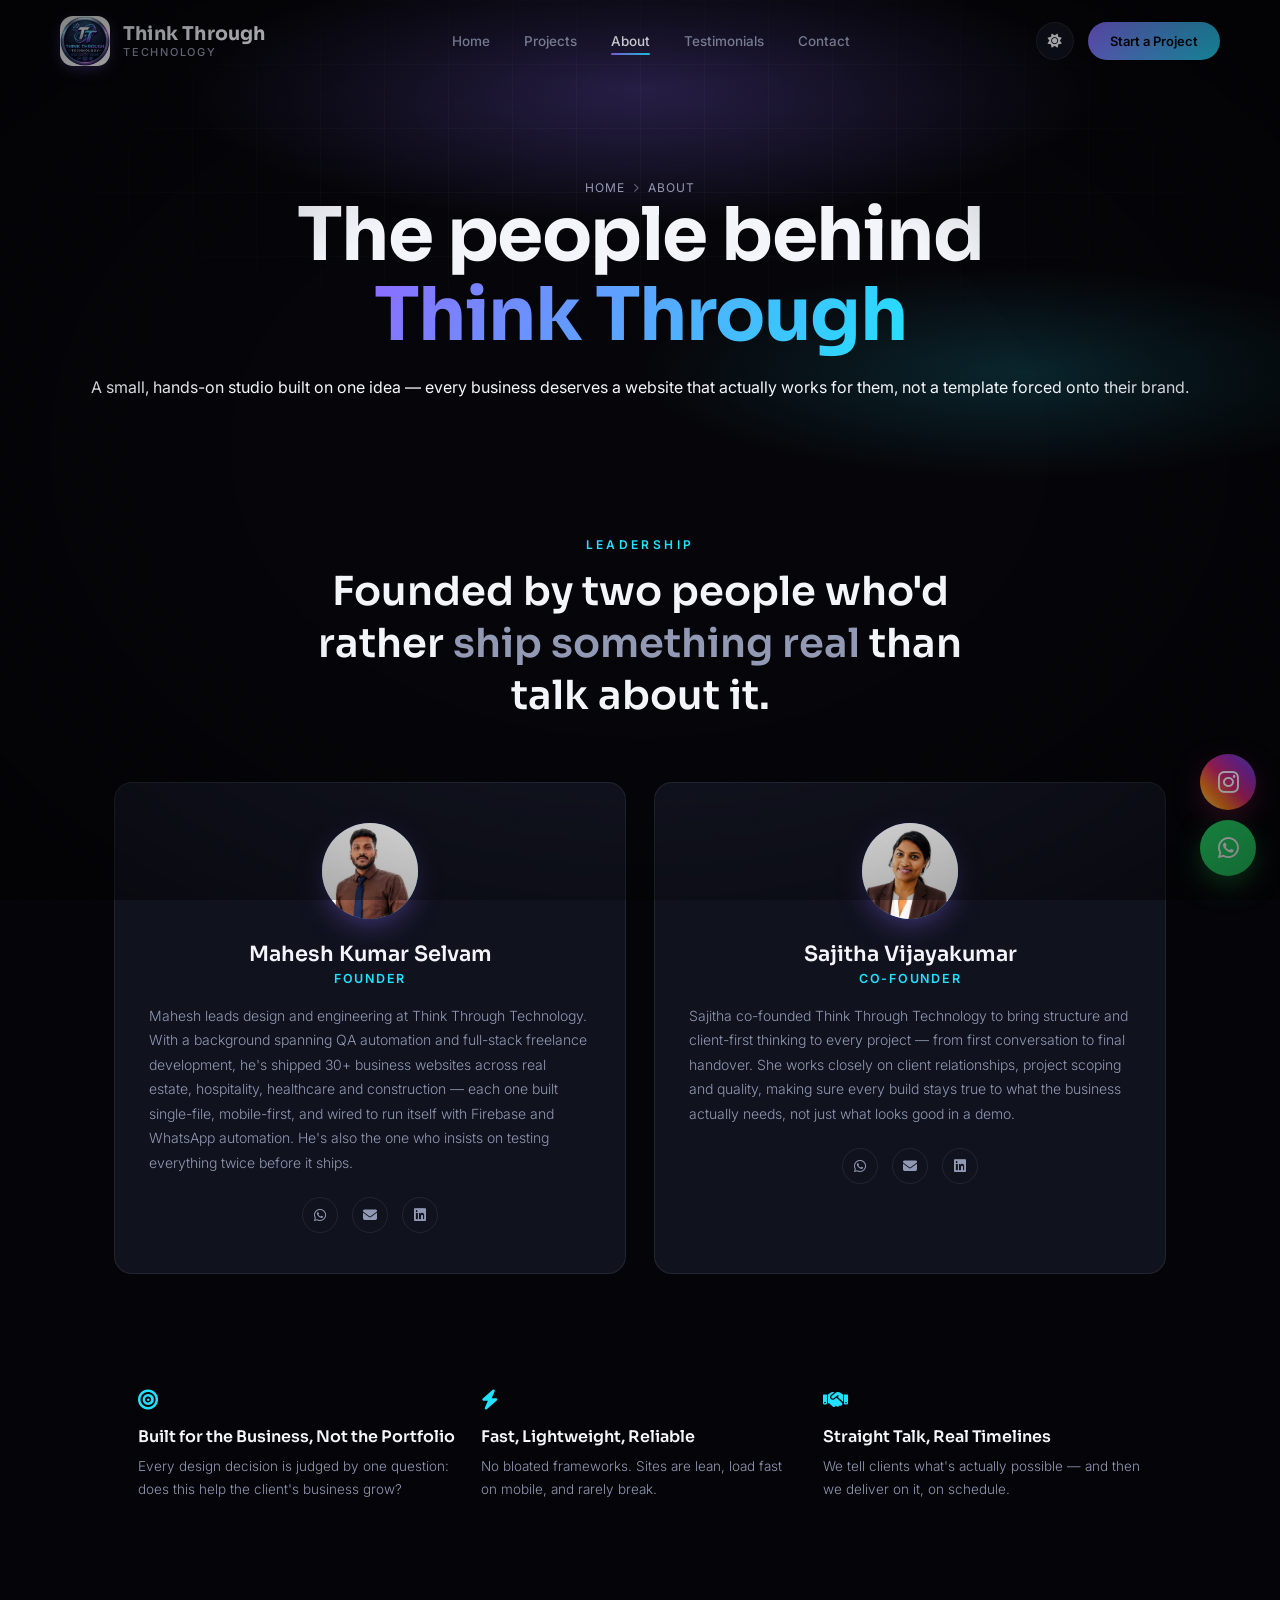
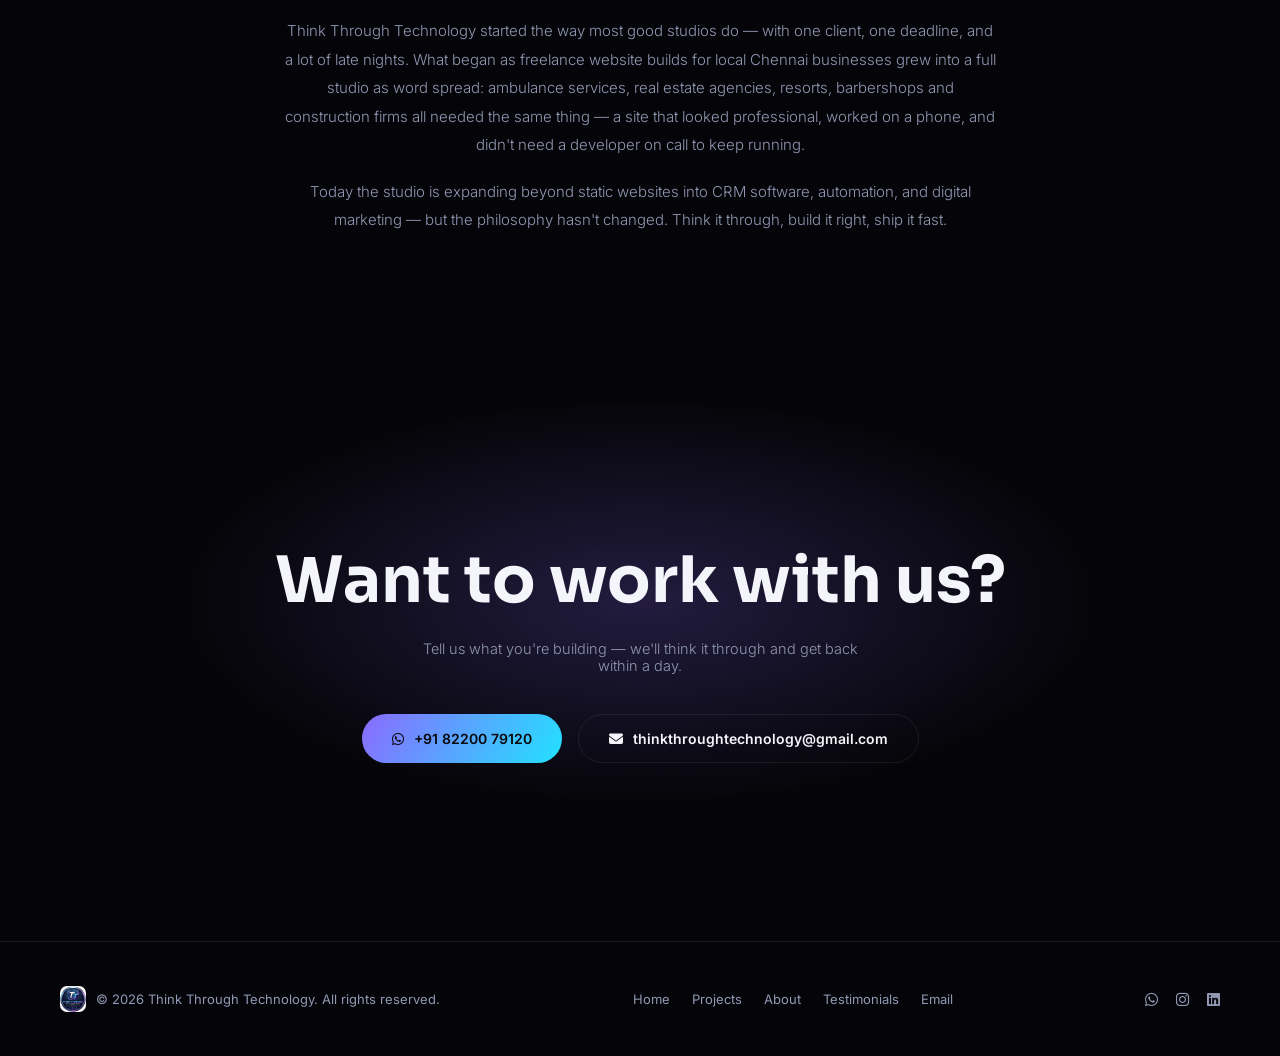
==== about.html @ b69449a3 "Add files via upload" ====
<!DOCTYPE html>
<html lang="en">
<head>
<meta charset="UTF-8">
<meta name="viewport" content="width=device-width, initial-scale=1.0, viewport-fit=cover">
<title>About Us — Think Through Technology</title>
<meta name="description" content="Meet the team behind Think Through Technology — Founder Mahesh Kumar Selvam and Co-Founder Sajitha Vijayakumar. Learn our story, values and approach.">

<link rel="icon" type="image/png" sizes="32x32" href="assets/img/favicon-32.png">
<link rel="icon" type="image/png" sizes="64x64" href="assets/img/favicon-64.png">
<link rel="apple-touch-icon" href="assets/img/logo-180.png">

<link rel="preconnect" href="https://fonts.googleapis.com">
<link rel="preconnect" href="https://fonts.gstatic.com" crossorigin>
<link href="https://fonts.googleapis.com/css2?family=Sora:wght@400;500;600;700;800&family=Inter:wght@300;400;500;600;700&display=swap" rel="stylesheet">
<link rel="stylesheet" href="https://cdnjs.cloudflare.com/ajax/libs/font-awesome/6.5.1/css/all.min.css">
<link rel="stylesheet" href="assets/css/style.css">

<script>
  document.documentElement.setAttribute('data-theme', localStorage.getItem('ttt-theme') || 'dark');
</script>
</head>
<body>

<div class="grain"></div>
<div class="vignette"></div>

<!-- Navbar -->
<header class="nav" id="siteNav">
  <a href="index.html#top" class="brand-logo">
    <span class="glyph"><img src="assets/img/logo.png" alt="Think Through Technology logo"></span>
    <span class="brand-text">Think Through<small>TECHNOLOGY</small></span>
  </a>
  <nav class="links">
    <a href="index.html">Home</a>
    <a href="projects.html">Projects</a>
    <a href="about.html" class="active">About</a>
    <a href="testimonials.html">Testimonials</a>
    <a href="index.html#contact">Contact</a>
  </nav>
  <div class="nav-right">
    <button class="theme-toggle" aria-label="Toggle day/night mode"><i class="fa-solid fa-sun"></i></button>
    <a href="index.html#contact" class="nav-cta">Start a Project</a>
    <div class="burger"><span></span><span></span><span></span></div>
  </div>
</header>

<!-- Mobile menu -->
<div class="mobile-menu">
  <a href="index.html">Home</a>
  <a href="projects.html">Projects</a>
  <a href="about.html" class="active">About</a>
  <a href="testimonials.html">Testimonials</a>
  <a href="index.html#contact">Contact</a>
  <a href="index.html#contact" class="btn-primary mm-cta"><i class="fa-brands fa-whatsapp"></i> Start a Project</a>
</div>

<!-- Page Hero -->
<section class="page-hero">
  <div class="hero-bg"></div>
  <div class="hero-grid"></div>
  <div class="breadcrumb"><a href="index.html">Home</a><i class="fa-solid fa-chevron-right"></i><span>About</span></div>
  <h1>The people behind <span class="grad" style="background:var(--accent-grad);-webkit-background-clip:text;background-clip:text;color:transparent;">Think Through</span></h1>
  <p class="sub" style="margin-top:22px;">A small, hands-on studio built on one idea — every business deserves a website that actually works for them, not a template forced onto their brand.</p>
</section>

<!-- Founders -->
<section class="founders">
  <div class="section-kicker">LEADERSHIP</div>
  <h2 class="section-title">Founded by two people who'd rather <span>ship something real</span> than talk about it.</h2>

  <div class="founder-grid">
    <div class="founder-card">
      <div class="founder-avatar"><img src="assets/img/mahesh.jpg" alt="Mahesh Kumar Selvam"></div>
      <h3>Mahesh Kumar Selvam</h3>
      <div class="role">Founder</div>
      <p class="bio">Mahesh leads design and engineering at Think Through Technology. With a background spanning QA automation and full-stack freelance development, he's shipped 30+ business websites across real estate, hospitality, healthcare and construction — each one built single-file, mobile-first, and wired to run itself with Firebase and WhatsApp automation. He's also the one who insists on testing everything twice before it ships.</p>
      <div class="f-links">
        <a href="https://wa.me/918220079120" target="_blank" aria-label="WhatsApp"><i class="fa-brands fa-whatsapp"></i></a>
        <a href="mailto:thinkthroughtechnology@gmail.com" aria-label="Email"><i class="fa-solid fa-envelope"></i></a>
        <a href="#" aria-label="LinkedIn"><i class="fa-brands fa-linkedin"></i></a>
      </div>
    </div>

    <div class="founder-card">
      <div class="founder-avatar"><img src="assets/img/sajitha.jpg" alt="Sajitha Vijayakumar"></div>
      <h3>Sajitha Vijayakumar</h3>
      <div class="role">Co-Founder</div>
      <p class="bio">Sajitha co-founded Think Through Technology to bring structure and client-first thinking to every project — from first conversation to final handover. She works closely on client relationships, project scoping and quality, making sure every build stays true to what the business actually needs, not just what looks good in a demo.</p>
      <div class="f-links">
        <a href="https://wa.me/918220079120" target="_blank" aria-label="WhatsApp"><i class="fa-brands fa-whatsapp"></i></a>
        <a href="mailto:thinkthroughtechnology@gmail.com" aria-label="Email"><i class="fa-solid fa-envelope"></i></a>
        <a href="#" aria-label="LinkedIn"><i class="fa-brands fa-linkedin"></i></a>
      </div>
    </div>
  </div>

  <!-- Values -->
  <div class="values">
    <div class="value-card">
      <i class="fa-solid fa-bullseye"></i>
      <h4>Built for the Business, Not the Portfolio</h4>
      <p>Every design decision is judged by one question: does this help the client's business grow?</p>
    </div>
    <div class="value-card">
      <i class="fa-solid fa-bolt"></i>
      <h4>Fast, Lightweight, Reliable</h4>
      <p>No bloated frameworks. Sites are lean, load fast on mobile, and rarely break.</p>
    </div>
    <div class="value-card">
      <i class="fa-solid fa-handshake"></i>
      <h4>Straight Talk, Real Timelines</h4>
      <p>We tell clients what's actually possible — and then we deliver on it, on schedule.</p>
    </div>
  </div>

  <!-- Story -->
  <div class="story-block">
    <p>Think Through Technology started the way most good studios do — with one client, one deadline, and a lot of late nights. What began as freelance website builds for local Chennai businesses grew into a full studio as word spread: ambulance services, real estate agencies, resorts, barbershops and construction firms all needed the same thing — a site that looked professional, worked on a phone, and didn't need a developer on call to keep running.</p>
    <p>Today the studio is expanding beyond static websites into CRM software, automation, and digital marketing — but the philosophy hasn't changed. Think it through, build it right, ship it fast.</p>
  </div>
</section>

<!-- Final CTA -->
<section class="cta-final" id="contact" style="margin-top:120px;">
  <h2>Want to work with us?</h2>
  <p>Tell us what you're building — we'll think it through and get back within a day.</p>
  <div class="hero-ctas">
    <a href="https://wa.me/918220079120?text=Hi%20Think%20Through%20Technology%2C%20I%27d%20like%20to%20discuss%20a%20website%20project." class="btn-primary" target="_blank"><i class="fa-brands fa-whatsapp"></i> +91 82200 79120</a>
    <a href="mailto:thinkthroughtechnology@gmail.com" class="btn-ghost"><i class="fa-solid fa-envelope"></i> thinkthroughtechnology@gmail.com</a>
  </div>
</section>

<footer>
  <div class="f-brand">
    <span class="glyph"><img src="assets/img/logo.png" alt=""></span>
    <span>© <span id="year"></span> Think Through Technology. All rights reserved.</span>
  </div>
  <div class="f-links">
    <a href="index.html">Home</a>
    <a href="projects.html">Projects</a>
    <a href="about.html">About</a>
    <a href="testimonials.html">Testimonials</a>
    <a href="mailto:thinkthroughtechnology@gmail.com">Email</a>
  </div>
  <div class="f-social">
    <a href="https://wa.me/918220079120" target="_blank" aria-label="WhatsApp"><i class="fa-brands fa-whatsapp"></i></a>
    <a href="https://www.instagram.com/thinkthroughtechnology?igsi=MXBtcmg1cXJ1Y25q" target="_blank" aria-label="Instagram"><i class="fa-brands fa-instagram"></i></a>
    <a href="#" target="_blank" aria-label="LinkedIn"><i class="fa-brands fa-linkedin"></i></a>
  </div>
</footer>

<a class="float-ig" href="https://www.instagram.com/thinkthroughtechnology?igsi=MXBtcmg1cXJ1Y25q" target="_blank" aria-label="Follow on Instagram"><i class="fa-brands fa-instagram"></i></a>
<a class="float-wa" href="https://wa.me/918220079120?text=Hi%20Think%20Through%20Technology%2C%20I%27d%20like%20to%20discuss%20a%20project." target="_blank" aria-label="Chat on WhatsApp"><i class="fa-brands fa-whatsapp"></i></a>

<script src="assets/js/main.js"></script>
</body>
</html>
---- assets/css/style.css ----
/* ============================================================
   Think Through Technology — Shared Stylesheet
   Used by: index.html, about.html, projects.html
   ============================================================ */

:root{
  --bg:#050509;
  --bg-soft:#0b0c16;
  --panel:#10121e;
  --line: rgba(255,255,255,0.08);
  --text:#f4f5fb;
  --muted:#9198b3;
  --accent:#8b6bff;
  --accent2:#22e1ff;
  --accent-grad: linear-gradient(120deg, #8b6bff 0%, #22e1ff 100%);
  --gold:#ffcf7a;
  --radius: 18px;
  --ease-out: cubic-bezier(.16,1,.3,1);
  --nav-bg: rgba(5,5,9,.7);
  --shadow-soft: 0 24px 60px -20px rgba(0,0,0,.6);
  color-scheme: dark;
}

/* ---------- Light theme ---------- */
[data-theme="light"]{
  --bg:#f6f7fb;
  --bg-soft:#ffffff;
  --panel:#ffffff;
  --line: rgba(10,12,30,0.09);
  --text:#0d0e1a;
  --muted:#5b6178;
  --accent:#6c4fe0;
  --accent2:#0891b2;
  --gold:#b9790a;
  --nav-bg: rgba(255,255,255,.72);
  --shadow-soft: 0 24px 60px -20px rgba(20,22,50,.15);
  color-scheme: light;
}
[data-theme="light"] .grain{ opacity:.025; }
[data-theme="light"] .vignette{ background: radial-gradient(ellipse at center, transparent 55%, rgba(20,22,50,.10) 100%); }
[data-theme="light"] header.nav.scrolled{ box-shadow: 0 1px 0 rgba(10,12,30,.05); }
[data-theme="light"] .card-label{ background: rgba(255,255,255,.9); }
[data-theme="light"] .stat h3, [data-theme="light"] .service-chip .ic{ color:#08080d; }

*{margin:0; padding:0; box-sizing:border-box;}
html{scroll-behavior:smooth;}
body{
  background: var(--bg);
  color: var(--text);
  font-family:'Inter', sans-serif;
  overflow-x:hidden;
  -webkit-font-smoothing:antialiased;
  transition: background .4s ease, color .4s ease;
}
h1,h2,h3,.font-display{ font-family:'Sora', sans-serif; }
a{ color:inherit; text-decoration:none; }
img{ max-width:100%; display:block; }
::selection{ background: var(--accent); color:#fff; }

.grain{
  position:fixed; inset:0; z-index:9998; pointer-events:none; mix-blend-mode:overlay; opacity:.05;
  background-image:url("data:image/svg+xml,%3Csvg xmlns='http://www.w3.org/2000/svg' width='120' height='120'%3E%3Cfilter id='n'%3E%3CfeTurbulence type='fractalNoise' baseFrequency='0.9' numOctaves='2' stitchTiles='stitch'/%3E%3C/filter%3E%3Crect width='100%25' height='100%25' filter='url(%23n)'/%3E%3C/svg%3E");
}
.vignette{
  position:fixed; inset:0; z-index:9997; pointer-events:none;
  background: radial-gradient(ellipse at center, transparent 45%, rgba(0,0,0,.55) 100%);
  transition: background .4s ease;
}

/* ---------- Preloader ---------- */
#preloader{
  position:fixed; inset:0; z-index:10000; background:var(--bg);
  display:flex; flex-direction:column; align-items:center; justify-content:center; gap:22px;
}
#preloader .p-logo{ width:56px; height:56px; border-radius:16px; overflow:hidden; }
#preloader .p-logo img{ width:100%; height:100%; object-fit:cover; }
#preloader .mark{
  font-family:'Sora'; font-weight:700; font-size:15px; letter-spacing:.35em;
  color:var(--muted);
}
#preloader .cat-track{ width:240px; height:34px; position:relative; }
#preloader .caterpillar{
  position:absolute; top:50%; left:0%; transform:translate(0,-50%); display:flex; align-items:center;
  transition: left .15s linear;
}
#preloader .c-seg{
  width:16px; height:16px; border-radius:50%; background:var(--accent-grad); margin-left:-6px;
  box-shadow:0 3px 8px rgba(0,0,0,.35); animation: inch .6s ease-in-out infinite; position:relative;
}
#preloader .c-seg:nth-child(1){ animation-delay:0s; }
#preloader .c-seg:nth-child(2){ animation-delay:.08s; }
#preloader .c-seg:nth-child(3){ animation-delay:.16s; }
#preloader .c-seg:nth-child(4){ animation-delay:.24s; }
#preloader .c-seg.c-head{ width:20px; height:20px; margin-left:-6px; animation-delay:.32s; }
#preloader .c-antenna{ position:absolute; width:2px; height:11px; background:var(--accent2); top:-9px; border-radius:2px; }
#preloader .c-antenna-l{ left:5px; transform:rotate(-24deg); transform-origin:bottom; }
#preloader .c-antenna-r{ right:5px; transform:rotate(24deg); transform-origin:bottom; }
#preloader .c-eye{ position:absolute; width:4px; height:4px; border-radius:50%; background:#08080d; top:6px; right:3px; }
@keyframes inch{
  0%,100%{ transform:translateY(0); }
  50%{ transform:translateY(-6px); }
}
#preloader .pct{ font-size:12px; color:var(--muted); letter-spacing:.15em; font-family:'Sora'; }

/* ---------- Navbar ---------- */
header.nav{
  position:fixed; top:0; left:0; width:100%; z-index:500;
  display:flex; align-items:center; justify-content:space-between;
  padding: 16px clamp(20px, 5vw, 60px);
  transition: transform .5s var(--ease-out), background .4s ease, border-color .4s ease;
  border-bottom: 1px solid transparent;
}
header.nav.scrolled{ background: var(--nav-bg); backdrop-filter: blur(14px); border-color: var(--line); }
header.nav.hide-nav{ transform: translateY(-110%); }
.brand-logo{ display:flex; align-items:center; gap:13px; font-family:'Sora'; font-weight:700; font-size:19px; letter-spacing:.01em;}
.brand-logo .glyph{
  width:50px; height:50px; border-radius:13px; overflow:hidden; flex-shrink:0;
  box-shadow: 0 4px 16px -4px rgba(139,107,255,.5);
}
.brand-logo .glyph img{ width:100%; height:100%; object-fit:cover; }
.brand-logo .brand-text{ display:flex; flex-direction:column; line-height:1.18; }
.brand-logo .brand-text small{ font-family:'Inter'; font-weight:500; font-size:11px; letter-spacing:.16em; color:var(--muted); }
nav.links{ display:flex; align-items:center; gap:34px; }
nav.links a{ font-size:13.5px; color:var(--muted); font-weight:500; position:relative; transition:color .3s; }
nav.links a:hover, nav.links a.active{ color:var(--text); }
nav.links a.active::after{
  content:''; position:absolute; left:0; right:0; bottom:-6px; height:2px; border-radius:2px; background:var(--accent-grad);
}
.nav-right{ display:flex; align-items:center; gap:14px; }
.nav-cta{
  padding:11px 22px; border-radius:100px; font-size:13px; font-weight:600;
  background:var(--accent-grad); color:#08080d;
}
.theme-toggle{
  width:38px; height:38px; border-radius:50%; border:1px solid var(--line); background:var(--panel);
  display:flex; align-items:center; justify-content:center; cursor:pointer; color:var(--text); font-size:14px;
  transition: border-color .3s, transform .3s, background .3s;
}
.theme-toggle:hover{ border-color: var(--accent2); transform: rotate(12deg); }
.burger{ display:none; width:22px; height:16px; position:relative; cursor:pointer; z-index:600; }
.burger span{ position:absolute; left:0; width:100%; height:1.5px; background:var(--text); transition: transform .3s, opacity .3s; }
.burger span:nth-child(1){ top:0; } .burger span:nth-child(2){ top:7px; } .burger span:nth-child(3){ top:14px; }
.burger.open span:nth-child(1){ transform: translateY(7px) rotate(45deg); }
.burger.open span:nth-child(2){ opacity:0; }
.burger.open span:nth-child(3){ transform: translateY(-7px) rotate(-45deg); }

.mobile-menu{
  position:fixed; inset:0; z-index:450; background: var(--bg); opacity:0; visibility:hidden;
  display:flex; flex-direction:column; align-items:center; justify-content:center; gap:30px;
  transition: opacity .4s ease, visibility .4s ease;
}
.mobile-menu.open{ opacity:1; visibility:visible; }
.mobile-menu a{ font-family:'Sora'; font-size:26px; font-weight:600; color:var(--text); }
.mobile-menu a.active{ background:var(--accent-grad); -webkit-background-clip:text; background-clip:text; color:transparent; }
.mobile-menu .mm-cta{ margin-top:10px; }

/* ---------- Buttons ---------- */
.hero-ctas{ position:relative; z-index:1; margin-top:38px; margin-bottom:8px; display:flex; gap:16px; flex-wrap:wrap; justify-content:center;}
.btn-primary, .btn-ghost{
  padding:15px 30px; border-radius:100px; font-size:14px; font-weight:600; display:inline-flex; align-items:center; gap:10px;
  transition: transform .3s var(--ease-out), border-color .3s, opacity .3s;
}
.btn-primary{ background:var(--accent-grad); color:#08080d; }
.btn-primary:hover{ transform: translateY(-2px); }
.btn-ghost{ border:1px solid var(--line); color:var(--text); }
.btn-ghost:hover{ border-color: var(--accent2); transform: translateY(-2px); }

/* ---------- Hero ---------- */
.hero{
  position:relative; min-height:100dvh; display:flex; flex-direction:column;
  align-items:center; justify-content:center; text-align:center; padding: 130px 24px 110px;
  overflow:hidden;
}
.hero-video{
  position:absolute; inset:0; z-index:0; width:100%; height:100%; object-fit:cover;
  object-position:center 30%; filter:brightness(1.28) saturate(1.08);
}
[data-theme="light"] .hero-video{ display:none; }
.hero-bg{
  position:absolute; inset:0; z-index:0;
  background:
    radial-gradient(ellipse 60% 45% at 50% 18%, rgba(139,107,255,.28), transparent 60%),
    radial-gradient(ellipse 50% 35% at 80% 75%, rgba(34,225,255,.14), transparent 60%),
    var(--bg);
}
/* homepage hero has a video layer beneath — tint it instead of covering it solid */
.hero .hero-bg{
  background:
    radial-gradient(ellipse 60% 45% at 50% 18%, rgba(139,107,255,.32), transparent 60%),
    radial-gradient(ellipse 50% 35% at 80% 75%, rgba(34,225,255,.18), transparent 60%),
    linear-gradient(180deg, rgba(5,5,9,.62) 0%, rgba(5,5,9,.46) 40%, rgba(5,5,9,.74) 100%);
}
[data-theme="light"] .hero .hero-bg{
  background:
    radial-gradient(ellipse 60% 45% at 50% 18%, rgba(139,107,255,.28), transparent 60%),
    radial-gradient(ellipse 50% 35% at 80% 75%, rgba(34,225,255,.14), transparent 60%),
    var(--bg);
}
.hero-grid{
  position:absolute; inset:0; z-index:0; opacity:.35;
  background-image:
    linear-gradient(var(--line) 1px, transparent 1px),
    linear-gradient(90deg, var(--line) 1px, transparent 1px);
  background-size:64px 64px;
  -webkit-mask-image: radial-gradient(ellipse 70% 55% at 50% 30%, #000 30%, transparent 75%);
          mask-image: radial-gradient(ellipse 70% 55% at 50% 30%, #000 30%, transparent 75%);
}
.eyebrow{
  position:relative; z-index:1; font-size:12.5px; letter-spacing:.28em; color:var(--accent2);
  font-weight:600; margin-bottom:26px; display:flex; align-items:center; gap:10px;
}
.hero .eyebrow{ text-shadow: 0 0 18px rgba(34,225,255,.6), 0 2px 6px rgba(0,0,0,.7); }
.eyebrow::before, .eyebrow::after{ content:''; width:26px; height:1px; background:var(--accent2); opacity:.6; }

/* ---------- Hero butterflies (post-preload welcome flourish) ---------- */
.butterflies{ position:absolute; inset:0; z-index:1; overflow:hidden; pointer-events:none; }
.butterfly{ position:absolute; width:30px; height:22px; opacity:0; left:-8%; top:70%; will-change:transform,left,top,opacity; }
.butterfly svg{ width:100%; height:100%; display:block; overflow:visible; }
.butterfly .wing{ transform-box:fill-box; transform-origin:center; }
.butterfly .wing-l{ animation: flap-l .28s ease-in-out infinite; }
.butterfly .wing-r{ animation: flap-r .28s ease-in-out infinite; }
.butterfly .body{ stroke:rgba(8,8,13,.55); stroke-width:1.4; stroke-linecap:round; }
@keyframes flap-l{ 0%,100%{ transform:scaleX(1); } 50%{ transform:scaleX(.32); } }
@keyframes flap-r{ 0%,100%{ transform:scaleX(1); } 50%{ transform:scaleX(.32); } }

.butterfly.b1 .wing{ fill:#8b6bff; }
.butterfly.b2 .wing{ fill:#22e1ff; }
.butterfly.b3 .wing{ fill:#ff9f6b; }
.butterfly.b4 .wing{ fill:#ff6ba5; }
.butterfly.b5 .wing{ fill:#7bffb0; }

.butterflies.fly .b1{ animation: flypath1 7.5s ease-in-out forwards; }
.butterflies.fly .b2{ animation: flypath2 8.2s ease-in-out .35s forwards; }
.butterflies.fly .b3{ animation: flypath3 7s ease-in-out .7s forwards; }
.butterflies.fly .b4{ animation: flypath4 8.6s ease-in-out .15s forwards; }
.butterflies.fly .b5{ animation: flypath5 7.8s ease-in-out .55s forwards; }

@keyframes flypath1{
  0%{ opacity:0; left:-6%; top:78%; transform:rotate(0deg) scale(.85); }
  8%{ opacity:1; }
  28%{ left:22%; top:38%; transform:rotate(-10deg) scale(.95); }
  50%{ left:46%; top:58%; transform:rotate(8deg) scale(1); }
  74%{ left:72%; top:22%; transform:rotate(-8deg) scale(1); }
  92%{ opacity:1; }
  100%{ opacity:0; left:104%; top:12%; transform:rotate(0deg) scale(1); }
}
@keyframes flypath2{
  0%{ opacity:0; left:-6%; top:55%; transform:rotate(0deg) scale(.8); }
  10%{ opacity:1; }
  32%{ left:26%; top:75%; transform:rotate(10deg) scale(.9); }
  55%{ left:52%; top:35%; transform:rotate(-8deg) scale(1); }
  78%{ left:78%; top:60%; transform:rotate(8deg) scale(1); }
  92%{ opacity:1; }
  100%{ opacity:0; left:106%; top:45%; transform:rotate(0deg) scale(1); }
}
@keyframes flypath3{
  0%{ opacity:0; left:-6%; top:30%; transform:rotate(0deg) scale(.75); }
  10%{ opacity:1; }
  34%{ left:24%; top:55%; transform:rotate(-12deg) scale(.9); }
  58%{ left:50%; top:20%; transform:rotate(10deg) scale(.95); }
  80%{ left:76%; top:48%; transform:rotate(-6deg) scale(1); }
  92%{ opacity:1; }
  100%{ opacity:0; left:105%; top:32%; transform:rotate(0deg) scale(1); }
}
@keyframes flypath4{
  0%{ opacity:0; left:-6%; top:85%; transform:rotate(0deg) scale(.85); }
  9%{ opacity:1; }
  30%{ left:20%; top:50%; transform:rotate(8deg) scale(.95); }
  54%{ left:48%; top:70%; transform:rotate(-10deg) scale(1); }
  76%{ left:74%; top:35%; transform:rotate(6deg) scale(1); }
  92%{ opacity:1; }
  100%{ opacity:0; left:105%; top:20%; transform:rotate(0deg) scale(1); }
}
@keyframes flypath5{
  0%{ opacity:0; left:-6%; top:42%; transform:rotate(0deg) scale(.8); }
  10%{ opacity:1; }
  33%{ left:25%; top:20%; transform:rotate(-8deg) scale(.9); }
  57%{ left:53%; top:48%; transform:rotate(10deg) scale(1); }
  80%{ left:79%; top:18%; transform:rotate(-6deg) scale(1); }
  92%{ opacity:1; }
  100%{ opacity:0; left:106%; top:8%; transform:rotate(0deg) scale(1); }
}
.hero h1{
  position:relative; z-index:1; font-size:clamp(30px, 7.4vw, 104px); line-height:1.05; font-weight:700;
  letter-spacing:-.02em; max-width:1200px;
}
.hero h1{ text-shadow: 0 2px 24px rgba(255,255,255,.18), 0 2px 10px rgba(0,0,0,.6); }
.hero h1 .line{ overflow:hidden; display:block; }
.hero h1 .line span{ display:inline-block; will-change:transform; white-space:nowrap; }
.hero h1 .grad{
  background:var(--accent-grad); -webkit-background-clip:text; background-clip:text; color:transparent;
}
.hero p.sub{
  position:relative; z-index:1; max-width:560px; margin:30px auto 0; color:var(--muted);
  font-size:clamp(14px,1.6vw,17px); font-weight:300; line-height:1.7;
}
section.hero p.sub{ color:#dfe2ee; text-shadow: 0 2px 10px rgba(0,0,0,.65); }
[data-theme="light"] section.hero p.sub{ color:var(--muted); text-shadow:none; }

.scroll-cue{
  position:absolute; bottom:26px; left:50%; transform:translateX(-50%); z-index:1;
  display:flex; flex-direction:column; align-items:center; gap:8px; color:var(--muted); font-size:11px;
  letter-spacing:.2em; font-family:'Sora'; pointer-events:none;
}
/* hide the decorative scroll cue on short viewports where hero content is taller than the window
   (e.g. laptops with browser chrome) so it never collides with the CTA buttons above it */
@media (max-height: 900px){
  .scroll-cue{ display:none; }
}
.scroll-cue .mouse{ width:22px; height:34px; border:1px solid var(--line); border-radius:14px; position:relative; }
.scroll-cue .mouse .dot{
  position:absolute; top:6px; left:50%; width:3px; height:6px; background:var(--accent2); border-radius:2px;
  transform:translateX(-50%); animation: cue 1.7s infinite ease;
}
@keyframes cue{ 0%{ opacity:1; top:6px;} 70%{opacity:0; top:18px;} 100%{opacity:0; top:6px;} }

/* ---------- Page hero (About / Projects) ---------- */
.page-hero{
  position:relative; padding: 160px 24px 100px; text-align:center; overflow:hidden;
}
.page-hero .hero-bg, .page-hero .hero-grid{ position:absolute; }
.page-hero h1{
  position:relative; z-index:1; font-size:clamp(34px, 6vw, 74px); font-weight:700; letter-spacing:-.02em;
  line-height:1.08; max-width:900px; margin:0 auto;
}
.page-hero p.sub{ position:relative; z-index:1; }
.breadcrumb{
  position:relative; z-index:1; display:flex; align-items:center; justify-content:center; gap:8px;
  font-size:12px; letter-spacing:.08em; color:var(--muted); margin-top:20px; text-transform:uppercase;
}
.breadcrumb a:hover{ color:var(--accent2); }
.breadcrumb i{ font-size:9px; opacity:.6; }

/* ---------- Stadium (pinned 3D scroll section) ---------- */
.stadium{
  position:relative; height:100vh; width:100%;
  overflow:hidden; display:flex; align-items:center; justify-content:center;
  /* This section stays cinematic dark regardless of site theme */
  --bg:#050509; --bg-soft:#0b0c16; --panel:#10121e; --line: rgba(255,255,255,0.08);
  --text:#f4f5fb; --muted:#9198b3;
  background: var(--bg);
}
.stadium::before{
  content:''; position:absolute; inset:0; z-index:0;
  background: radial-gradient(ellipse 70% 60% at 50% 50%, rgba(139,107,255,.14), transparent 65%);
}
.starfield{
  position:absolute; inset:0; z-index:0; width:100%; height:100%; display:block;
}
/* ---------- Floating space planets behind the ring ---------- */
.space-planet{
  position:absolute; z-index:0; border-radius:50%; pointer-events:none;
  background:
    radial-gradient(circle at 32% 28%, rgba(255,255,255,.55), transparent 42%),
    radial-gradient(circle at 68% 74%, rgba(0,0,0,.5), transparent 60%);
  box-shadow: inset -14px -10px 30px rgba(0,0,0,.65), inset 8px 6px 18px rgba(255,255,255,.08);
  animation: planetFloat 14s ease-in-out infinite;
}
.planet-a{
  top:12%; left:8%; width:86px; height:86px;
  background-color:#7a5cff;
  background-image:
    radial-gradient(circle at 32% 28%, rgba(255,255,255,.55), transparent 42%),
    radial-gradient(circle at 70% 70%, rgba(0,0,0,.55), transparent 60%),
    linear-gradient(135deg, #9b7bff 0%, #5a3fce 60%, #2f1f7a 100%);
  animation-duration:16s;
}
.planet-a .ring-belt{
  position:absolute; left:50%; top:50%; width:150%; height:26px; transform:translate(-50%,-50%) rotate(-18deg);
  border-radius:50%; border:6px solid rgba(190,170,255,.35); box-shadow:0 0 10px rgba(150,120,255,.25);
}
.planet-b{
  top:62%; left:4%; width:34px; height:34px;
  background-color:#22e1ff;
  background-image:
    radial-gradient(circle at 30% 25%, rgba(255,255,255,.6), transparent 45%),
    linear-gradient(135deg, #7ff2ff 0%, #22b8d6 60%, #0e5c6c 100%);
  animation-duration:11s; animation-delay:-3s;
}
.planet-c{
  top:20%; right:9%; width:52px; height:52px;
  background-color:#ffcf7a;
  background-image:
    radial-gradient(circle at 35% 30%, rgba(255,255,255,.5), transparent 45%),
    linear-gradient(135deg, #ffe0a3 0%, #e0a13f 60%, #7a5416 100%);
  animation-duration:19s; animation-delay:-7s;
}
@keyframes planetFloat{
  0%,100%{ transform: translate(0,0) rotate(0deg); }
  50%{ transform: translate(10px,-16px) rotate(6deg); }
}
@media (max-width: 720px){
  .planet-a{ width:56px; height:56px; }
  .planet-c{ width:36px; height:36px; }
  .planet-b{ width:24px; height:24px; }
}
.stadium-perspective{
  position:relative; z-index:1; width:100%; height:100%; display:flex; align-items:center; justify-content:center;
  perspective: 1500px; perspective-origin: 50% 42%;
}
.ring{
  position:relative; width:1px; height:1px; transform-style:preserve-3d;
  will-change: transform;
}
.card{
  position:absolute; top:50%; left:50%; width:272px; height:182px; margin:-91px 0 0 -136px;
  transform-style:preserve-3d;
  will-change: transform;
  backface-visibility:hidden;
}
.card-inner{
  position:relative; width:100%; height:100%; border-radius:14px; overflow:hidden;
  background: rgba(20,22,34,.35);
  border:1px solid rgba(255,255,255,.28);
  box-shadow:
    0 34px 70px -18px rgba(0,0,0,.75),
    inset 0 1px 0 rgba(255,255,255,.5);
  transform: translateZ(0);
}
.card-inner::after{
  content:''; position:absolute; inset:0; z-index:6; pointer-events:none; border-radius:inherit;
  background: linear-gradient(115deg,
    rgba(255,255,255,.16) 0%, rgba(255,255,255,0) 16%,
    rgba(255,255,255,0) 72%, rgba(255,255,255,.10) 100%);
}
.card-inner::before{
  content:''; position:absolute; inset:0; z-index:7; pointer-events:none; border-radius:inherit;
  box-shadow: inset 0 0 0 1px rgba(255,255,255,.12);
}
.card .chrome{
  position:relative; z-index:2; height:20px;
  background: rgba(12,13,20,.72);
  border-bottom: 1px solid rgba(255,255,255,.08);
  display:flex; align-items:center; gap:12px; padding:0 10px;
}
.card .chrome .dots{ display:flex; gap:5px; }
.card .chrome .dots i{ width:6px; height:6px; border-radius:50%; background:rgba(255,255,255,.28); }
.card .chrome .url{
  flex:1; height:10px; border-radius:5px; background:rgba(255,255,255,.08); display:flex; align-items:center; padding:0 6px;
}
.card .chrome .url i{ display:block; width:56%; height:3px; border-radius:2px; background:rgba(255,255,255,.35); }
.card .page-shot{
  position:relative; z-index:1; height:calc(100% - 20px);
  background-size:cover; background-position:top center; background-repeat:no-repeat;
}
.card .page-shot::after{
  content:''; position:absolute; inset:0; pointer-events:none;
  background: linear-gradient(to bottom, rgba(0,0,0,0) 78%, rgba(0,0,0,.28) 100%);
}
.card-label{
  position:absolute; left:50%; bottom:-30px; transform:translateX(-50%); white-space:nowrap;
  background:rgba(16,17,28,.85); border:1px solid var(--line); backdrop-filter:blur(6px);
  padding:5px 12px; border-radius:100px; font-family:'Sora'; font-size:10.5px; font-weight:600;
  color:var(--text); letter-spacing:.03em; display:flex; align-items:center; gap:7px;
}
.card-label .dot{ width:6px; height:6px; border-radius:50%; flex-shrink:0; }
.stadium-floor{
  position:absolute; bottom:0; left:50%; width:1400px; height:420px; transform:translateX(-50%) rotateX(78deg);
  background: radial-gradient(ellipse at center, rgba(139,107,255,.16), transparent 68%);
  pointer-events:none;
}
.brand-reveal{
  position:absolute; top:50%; left:50%; transform:translate(-50%,-50%); text-align:center; opacity:0;
  z-index:5; width:min(94vw, 980px); pointer-events:none;
}
.services-kicker{
  display:block; font-family:'Sora'; font-size:clamp(11px,1.3vw,13px); font-weight:600;
  letter-spacing:.28em; color:var(--accent2); margin-bottom:10px;
}
.services-title{
  font-family:'Sora'; font-weight:700; font-size:clamp(24px, 4.4vw, 42px);
  line-height:1.08; letter-spacing:-.01em; color:var(--text); margin-bottom: clamp(18px, 3vw, 30px);
}
.services-title .accent-text{
  background:var(--accent-grad); -webkit-background-clip:text; background-clip:text; color:transparent;
}
.services-grid{
  display:grid; grid-template-columns: repeat(4, minmax(0,1fr)); gap:9px 11px;
  max-width:920px; margin:0 auto;
}
.service-chip{
  display:flex; align-items:center; gap:10px; padding:11px 13px; border-radius:12px;
  background: rgba(255,255,255,.045); border:1px solid rgba(255,255,255,.09);
  text-align:left; opacity:0;
}
.service-chip.chip-mascot{
  position:relative; z-index:3;
  border-color: rgba(139,107,255,.28);
  background: linear-gradient(135deg, rgba(139,107,255,.08), rgba(255,255,255,.045));
}
.service-chip .mascot-img{
  position:absolute; right:calc(100% - 10px); top:-76px; height:320px; width:auto;
  z-index:6; pointer-events:none; filter: drop-shadow(0 14px 18px rgba(0,0,0,.55));
}
.service-chip .ic{
  flex-shrink:0; width:32px; height:32px; border-radius:9px; background:var(--accent-grad);
  display:flex; align-items:center; justify-content:center; font-size:13px; color:#08080d;
}
.service-chip .ic.ic-meta{ background:#0866FF; color:#fff; }
.service-chip .ic.ic-instagram{ background:linear-gradient(45deg,#FEDA75,#FA7E1E,#D62976,#962FBF,#4F5BD5); color:#fff; }
.service-chip .ic.ic-whatsapp{ background:#25D366; color:#fff; }
.service-chip span{ font-size:clamp(11.5px,1.15vw,13px); font-weight:500; color:var(--text); line-height:1.22; }
.brand-glow{
  position:absolute; top:50%; left:50%; width:120px; height:120px; transform:translate(-50%,-50%);
  background: var(--accent-grad); filter:blur(90px); opacity:0; z-index:1; border-radius:50%;
}

@media (max-width: 900px){
  .services-grid{ grid-template-columns: repeat(2, minmax(0,1fr)); gap:8px 10px; padding-left:72px; }
  .service-chip .mascot-img{ height:190px; top:-46px; right:calc(100% - 6px); }
}
@media (max-width: 480px){
  .services-title{ font-size:22px; }
  .services-grid{ padding-left:58px; }
  .service-chip{ padding:9px 11px; }
  .service-chip .ic{ width:28px; height:28px; font-size:11px; }
  .service-chip .mascot-img{ height:150px; top:-36px; right:calc(100% - 5px); }
}

.stadium-caption{
  position:absolute; left:clamp(20px,5vw,60px); bottom:clamp(20px,5vw,50px); z-index:4;
  display:flex; align-items:baseline; gap:14px; font-family:'Sora';
}
.stadium-caption .cap-index{ font-size:13px; color:var(--accent2); font-weight:600; letter-spacing:.1em; }
.stadium-caption .cap-label{ font-size:14px; color:var(--muted); letter-spacing:.02em; }
.stadium-progress{
  position:absolute; right:clamp(20px,5vw,60px); bottom:clamp(20px,5vw,50px); z-index:4;
  width:120px; height:2px; background:var(--line);
}
.stadium-progress i{ display:block; height:100%; width:0%; background:var(--accent-grad); }

/* ---------- Approach / stats section ---------- */
.approach{ position:relative; padding:150px 24px; background:var(--bg-soft); border-top:1px solid var(--line); }
.approach-head{ max-width:760px; margin:0 auto 90px; text-align:center; }
.approach-head .kicker{ font-size:12px; letter-spacing:.28em; color:var(--accent2); font-weight:600; margin-bottom:18px; }
.approach-head h2{ font-size:clamp(26px,4vw,46px); font-weight:600; line-height:1.25; }
.approach-head h2 span{ color:var(--muted); }

.stats-row{
  max-width:1100px; margin:0 auto; display:grid; grid-template-columns:repeat(4,1fr); gap:1px;
  background:var(--line); border:1px solid var(--line); border-radius:var(--radius); overflow:hidden;
}
.stat{ background:var(--bg-soft); padding:38px 24px; text-align:center; }
.stat h3{ font-family:'Sora'; font-size:clamp(28px,4vw,44px); font-weight:700; }
.stat h3 .u{ font-size:.5em; color:var(--accent2); }
.stat p{ color:var(--muted); font-size:13px; margin-top:8px; letter-spacing:.02em; }

.pillars{ max-width:1100px; margin:90px auto 0; display:grid; grid-template-columns:repeat(3,1fr); gap:24px; }
.pillar{
  background:var(--panel); border:1px solid var(--line); border-radius:var(--radius); padding:34px 28px;
  transition: transform .4s var(--ease-out), border-color .4s;
}
.pillar:hover{ transform:translateY(-6px); border-color:rgba(139,107,255,.4); }
.pillar i{ font-size:22px; color:var(--accent2); margin-bottom:18px; display:block; }
.pillar h4{ font-family:'Sora'; font-size:17px; font-weight:600; margin-bottom:10px; }
.pillar p{ color:var(--muted); font-size:13.5px; line-height:1.7; font-weight:300; }

/* ---------- About page ---------- */
.founders{ max-width:1100px; margin:0 auto; padding: 40px 24px 20px; }
.section-kicker{ font-size:12px; letter-spacing:.28em; color:var(--accent2); font-weight:600; margin-bottom:14px; text-align:center; }
.section-title{ font-size:clamp(24px,3.6vw,40px); font-weight:600; text-align:center; max-width:700px; margin:0 auto 60px; line-height:1.3; }
.section-title span{ color:var(--muted); }
.founder-grid{ display:grid; grid-template-columns:repeat(2,1fr); gap:28px; }
.founder-card{
  background:var(--panel); border:1px solid var(--line); border-radius:var(--radius); padding:40px 34px;
  text-align:center; transition: transform .4s var(--ease-out), border-color .4s;
}
.founder-card:hover{ transform:translateY(-6px); border-color:rgba(139,107,255,.4); }
.founder-avatar{
  width:96px; height:96px; border-radius:50%; margin:0 auto 22px; display:flex; align-items:center; justify-content:center;
  font-family:'Sora'; font-weight:700; font-size:30px; color:#08080d; background:var(--accent-grad);
  box-shadow: 0 10px 30px -8px rgba(139,107,255,.5);
  overflow:hidden;
}
.founder-avatar img{ width:100%; height:100%; object-fit:cover; }
.founder-card h3{ font-family:'Sora'; font-size:21px; font-weight:600; margin-bottom:4px; }
.founder-card .role{ font-size:12.5px; letter-spacing:.14em; color:var(--accent2); font-weight:600; text-transform:uppercase; margin-bottom:18px; }
.founder-card p.bio{ color:var(--muted); font-size:14px; line-height:1.75; font-weight:300; text-align:left; }
.founder-card .f-links{ display:flex; gap:14px; justify-content:center; margin-top:22px; }
.founder-card .f-links a{
  width:36px; height:36px; border-radius:50%; border:1px solid var(--line); display:flex; align-items:center; justify-content:center;
  color:var(--muted); font-size:14px; transition: color .3s, border-color .3s;
}
.founder-card .f-links a:hover{ color:var(--accent2); border-color:var(--accent2); }

.values{ max-width:1100px; margin:110px auto 0; padding:0 24px; display:grid; grid-template-columns:repeat(3,1fr); gap:24px; }
.value-card{ padding:6px 0; }
.value-card i{ font-size:20px; color:var(--accent2); margin-bottom:16px; display:block; }
.value-card h4{ font-family:'Sora'; font-size:16px; font-weight:600; margin-bottom:8px; }
.value-card p{ color:var(--muted); font-size:13.5px; line-height:1.7; font-weight:300; }

.story-block{ max-width:760px; margin:110px auto 0; padding:0 24px; text-align:center; }
.story-block p{ color:var(--muted); font-size:15px; line-height:1.9; font-weight:300; }
.story-block p + p{ margin-top:18px; }

/* ---------- Projects page: station sign ---------- */
.station-board-wrap{ display:flex; justify-content:center; margin:0 auto 6px; }
.station-sign{ position:relative; display:flex; flex-direction:column; align-items:center; }
.station-sign .board{
  display:flex; align-items:center; gap:10px; padding:12px 26px; border-radius:10px;
  background: linear-gradient(180deg, #12141f 0%, #0a0b13 100%); border:1px solid var(--line);
  box-shadow: 0 14px 28px -12px rgba(0,0,0,.6), inset 0 1px 0 rgba(255,255,255,.06);
  font-family:'Sora'; font-weight:700; letter-spacing:.06em; color:#fff; font-size:15px;
}
.station-sign .board i{ color:var(--accent2); font-size:16px; }
.station-sign .board small{
  font-family:'Inter'; font-weight:600; font-size:9px; letter-spacing:.2em; color:var(--muted);
  border-left:1px solid var(--line); padding-left:10px; margin-left:2px;
}
.station-sign .post{ width:5px; height:20px; background: linear-gradient(180deg,#3a3d44,#1b1c21); }
.station-sign .post:first-of-type{ display:none; } /* single center post looks cleaner */
.station-sign .post:last-of-type{ border-radius:0 0 2px 2px; }

/* ---------- Projects page: animated train filter ---------- */
.train-viewport{
  position:relative; max-width:1180px; margin:0 auto 56px; padding:44px 24px 32px;
  overflow-x:auto; overflow-y:hidden; -webkit-overflow-scrolling:touch;
}
.train-viewport.animating{ overflow-x:hidden; }
.train-viewport::-webkit-scrollbar{ height:6px; }
.train-viewport::-webkit-scrollbar-thumb{ background:var(--line); border-radius:4px; }
.train-track{
  position:absolute; left:24px; right:24px; bottom:18px; height:5px;
  background: repeating-linear-gradient(90deg, var(--muted) 0 3px, transparent 3px 16px);
  opacity:.35; border-radius:2px;
}
@keyframes camShake{
  0%{ transform:translate(0,0); } 20%{ transform:translate(-5px,1px); } 40%{ transform:translate(4px,-1px); }
  60%{ transform:translate(-3px,1px); } 80%{ transform:translate(2px,0); } 100%{ transform:translate(0,0); }
}
.train-viewport.impact{ animation: camShake .45s ease; }

.train-container{
  position:relative; display:flex; align-items:flex-end; width:max-content; margin:0 auto;
  padding:46px 8px 30px; perspective:1400px;
  transform: translateX(0); filter:blur(0) brightness(1);
}
.train-container.pending{
  transform: translateX(-100vw) translateX(-400px); filter: blur(3px) brightness(1.2);
}
.train-container.arriving{
  transition: transform 2.3s cubic-bezier(.22,.68,0,1.01), filter 2.3s ease;
  transform: translateX(0); filter: blur(0) brightness(1);
}

.train-car{
  position:relative; width:172px; height:96px; flex-shrink:0; cursor:pointer; margin-right:-7px;
  transform-style:preserve-3d;
}
.train-car:last-child{ margin-right:0; }
.train-container.arrived .train-car{
  animation: carSettle .55s cubic-bezier(.34,1.56,.64,1) backwards;
  animation-delay: calc(var(--i, 0) * 0.05s);
}
@keyframes carSettle{
  0%{ transform: translateY(-9px) rotateY(-6deg); }
  60%{ transform: translateY(2px) rotateY(2deg); }
  100%{ transform: translateY(0) rotateY(0); }
}
.train-car .body{
  position:absolute; left:0; right:0; bottom:24px; top:16px;
  background: linear-gradient(180deg, #e6524f 0%, #c22b2b 55%, #911f22 100%);
  border-radius:11px 11px 3px 3px; border:1px solid rgba(0,0,0,.28);
  box-shadow: 0 12px 22px -10px rgba(0,0,0,.55), inset 0 1px 0 rgba(255,255,255,.28);
  transition: box-shadow .3s, filter .3s;
}
.train-car .roof{
  position:absolute; left:5px; right:5px; top:16px; height:9px; background:#181818; border-radius:7px 7px 0 0;
}
.train-car .windows{
  position:absolute; left:9px; right:9px; top:33px; height:22px; display:flex; gap:4px; z-index:2;
}
.train-car .windows span{
  flex:1; background:#12131e; border-radius:3px; box-shadow: inset 0 0 0 1px rgba(255,255,255,.08);
}
.train-car .wheels{
  position:absolute; left:16px; right:16px; bottom:9px; height:12px; display:flex; justify-content:space-between; z-index:2;
}
.train-car .wheels i{ width:11px; height:11px; border-radius:50%; background:#0c0c0c; border:2px solid #3a3a3a; }
.train-car .label{
  position:absolute; left:2px; right:2px; bottom:27px; text-align:center; z-index:3;
  font-family:'Sora'; font-weight:800; font-size:15px; line-height:1.15;
  color:#fff; letter-spacing:.01em; text-shadow: 0 2px 3px rgba(0,0,0,.85), 0 0 14px rgba(0,0,0,.35);
  pointer-events:none;
}
.train-car:hover .body{ filter:brightness(1.1); }
.train-car.active .body{
  box-shadow: 0 0 0 2px var(--accent2), 0 16px 30px -10px rgba(34,225,255,.55), inset 0 1px 0 rgba(255,255,255,.3);
}
.train-car.active .windows span{ background:#1c3540; box-shadow: inset 0 0 6px 1px rgba(34,225,255,.5); }
.train-car.active .label{ color:#eafcff; }

/* engine (last car, drawn as the locomotive) */
.train-car.engine{ width:196px; }
.train-car.engine .body{
  background: linear-gradient(180deg, #dfe4e9 0%, #aeb5bd 55%, #7d848c 100%);
  border-radius:7px 26px 3px 3px;
}
.train-car.engine .roof{ background:#2a2e33; border-radius:9px 9px 0 0; }
.train-car.engine .windows span:last-child{
  background:#ffe9a3; box-shadow: 0 0 10px 3px rgba(255,222,140,.65), inset 0 0 0 1px rgba(255,255,255,.2);
}
.train-car.active.engine .body{ box-shadow: 0 0 0 2px var(--accent2), 0 16px 30px -10px rgba(34,225,255,.55); }
.train-car.engine .label{ color:#1a1a1a; text-shadow: 0 1px 2px rgba(255,255,255,.4); }
/* headlight beam */
.train-car.engine::after{
  content:''; position:absolute; right:-34px; top:36%; width:76px; height:28px;
  background: radial-gradient(ellipse at left, rgba(255,235,180,.6), transparent 72%);
  filter:blur(2px); z-index:1; pointer-events:none;
}
/* chimney + rising smoke */
.train-car.engine .chimney{
  position:absolute; left:18px; top:3px; width:11px; height:15px; background:#33363b;
  border-radius:2px 2px 0 0; z-index:4;
}
.train-car.engine .smoke{
  position:absolute; left:19px; top:0px; width:11px; height:11px; border-radius:50%;
  background: radial-gradient(circle, rgba(255,255,255,.85) 0%, rgba(255,255,255,0) 72%);
  opacity:0; z-index:4; pointer-events:none;
  animation: smokePuff 2.8s ease-out infinite;
}
.train-car.engine .smoke:nth-of-type(2){ animation-delay:.9s; left:18px; }
.train-car.engine .smoke:nth-of-type(3){ animation-delay:1.8s; left:20px; }
@keyframes smokePuff{
  0%{ opacity:0; transform:translate(0,0) scale(.4); }
  14%{ opacity:.7; }
  100%{ opacity:0; transform:translate(16px,-48px) scale(2.1); }
}
/* flag: "Our Work Journey" fluttering atop the engine */
.train-car.engine .flagpole{
  position:absolute; left:40px; top:-28px; width:2px; height:29px; background:#c9ced4; z-index:5;
  box-shadow: 0 0 3px rgba(0,0,0,.3);
}
.train-car.engine .flag{
  position:absolute; left:42px; top:-30px; width:92px; height:30px;
  background: linear-gradient(180deg,#ffffff,#eef0f3);
  border-radius:2px 12px 12px 2px;
  box-shadow: 0 4px 10px rgba(0,0,0,.4);
  display:flex; align-items:center; justify-content:center; text-align:center;
  transform-origin: 0% 50%;
  animation: flagWave 1.5s ease-in-out infinite;
  z-index:5;
}
.train-car.engine .flag span{
  font-family:'Sora'; font-weight:800; font-size:8.5px; line-height:1.15; color:#9c1616;
  letter-spacing:.02em; text-transform:uppercase; white-space:nowrap;
}
@keyframes flagWave{
  0%,100%{ transform: perspective(140px) rotateY(12deg) skewY(3deg); }
  50%{ transform: perspective(140px) rotateY(-12deg) skewY(-3deg); }
}

@media (max-width: 640px){
  .train-car{ width:138px; height:84px; }
  .train-car.engine{ width:168px; }
  .train-car .label{ font-size:12px; bottom:24px; }
  .train-car .windows{ top:29px; height:18px; }
  .train-track{ bottom:14px; }
  .station-sign .board{ padding:10px 18px; font-size:12px; gap:7px; }
  .station-sign .board small{ display:none; }
  .train-car.engine .flag{ width:78px; height:26px; left:34px; top:-26px; }
  .train-car.engine .flag span{ font-size:7.5px; }
}

.projects-grid{
  max-width:1200px; margin:0 auto; padding:0 24px 40px;
  display:grid; grid-template-columns:repeat(3,1fr); gap:26px;
}
.project-card{
  display:block; background:var(--panel); border:1px solid var(--line); border-radius:var(--radius); overflow:hidden;
  transition: transform .45s var(--ease-out), border-color .4s;
}
.project-card:hover{ transform:translateY(-8px); border-color:rgba(139,107,255,.4); }
.project-card .shot{
  height:190px; background-size:cover; background-position:top center; position:relative; overflow:hidden;
}
.project-card .shot::after{
  content:''; position:absolute; inset:0; background:linear-gradient(to top, rgba(5,5,9,.55), transparent 55%);
}
.project-card .shot .tag{
  position:absolute; left:14px; bottom:12px; z-index:2; font-family:'Sora'; font-size:10.5px; font-weight:600;
  letter-spacing:.06em; padding:5px 12px; border-radius:100px; background:rgba(5,5,9,.6); backdrop-filter:blur(6px);
  color:#fff; display:flex; align-items:center; gap:7px;
}
.project-card .shot .tag .dot{ width:6px; height:6px; border-radius:50%; flex-shrink:0; }
.project-card .shot .visit{
  position:absolute; right:14px; top:12px; z-index:2; font-family:'Sora'; font-size:10px; font-weight:600;
  letter-spacing:.04em; padding:5px 11px; border-radius:100px; background:rgba(5,5,9,.55); backdrop-filter:blur(6px);
  color:#fff; display:flex; align-items:center; gap:6px; opacity:0; transform:translateY(-4px);
  transition: opacity .3s, transform .3s;
}
.project-card .shot .visit i{ font-size:9px; }
.project-card:hover .shot .visit{ opacity:1; transform:translateY(0); }
.project-card .body{ padding:22px 22px 24px; }
.project-card h3{ font-family:'Sora'; font-size:17px; font-weight:600; margin-bottom:8px; }
.project-card p{ color:var(--muted); font-size:13px; line-height:1.65; font-weight:300; margin-bottom:16px; }
.project-card .stack{ display:flex; gap:7px; flex-wrap:wrap; }
.project-card .stack span{
  font-size:10.5px; padding:4px 10px; border-radius:100px; background:rgba(255,255,255,.05); color:var(--muted);
  border:1px solid var(--line); font-weight:500;
}

/* ---------- CTA / Footer ---------- */
.cta-final{
  position:relative; padding:170px 24px; text-align:center; overflow:hidden; background:var(--bg);
}
.cta-final::before{
  content:''; position:absolute; inset:0; z-index:0;
  background: radial-gradient(ellipse 55% 55% at 50% 40%, rgba(139,107,255,.22), transparent 65%);
}
.cta-final h2{
  position:relative; z-index:1; font-size:clamp(28px,5.6vw,64px); font-weight:700; max-width:820px; margin:0 auto;
  line-height:1.12;
}
.cta-final p{ position:relative; z-index:1; color:var(--muted); margin:24px auto 0; max-width:460px; font-size:14.5px; font-weight:300;}
.cta-final .hero-ctas{ margin-top:40px; }

footer{
  border-top:1px solid var(--line); padding:44px clamp(20px,5vw,60px);
  display:flex; align-items:center; justify-content:space-between; flex-wrap:wrap; gap:20px;
  color:var(--muted); font-size:13px;
}
footer .f-brand{ display:flex; align-items:center; gap:10px; }
footer .f-brand .glyph{ width:26px; height:26px; border-radius:7px; overflow:hidden; }
footer .f-brand .glyph img{ width:100%; height:100%; object-fit:cover; }
footer .f-links{ display:flex; gap:22px; flex-wrap:wrap; }
footer .f-links a:hover{ color:var(--accent2); }
footer .f-social{ display:flex; gap:18px; }
footer .f-social a{ color:var(--muted); font-size:15px; transition:color .3s; }
footer .f-social a:hover{ color:var(--accent2); }

/* ---------- Floating WhatsApp button ---------- */
.float-wa{
  position:fixed; right:24px; bottom:24px; z-index:400; width:56px; height:56px; border-radius:50%;
  background:#25D366; color:#fff; display:flex; align-items:center; justify-content:center; font-size:24px;
  box-shadow: 0 10px 30px -6px rgba(37,211,102,.6); transition: transform .3s;
}
.float-wa:hover{ transform: scale(1.08); }

/* ---------- Floating Instagram button ---------- */
.float-ig{
  position:fixed; right:24px; bottom:90px; z-index:400; width:56px; height:56px; border-radius:50%;
  background:linear-gradient(45deg,#FEDA75,#FA7E1E,#D62976,#962FBF,#4F5BD5); color:#fff; display:flex; align-items:center; justify-content:center; font-size:24px;
  box-shadow: 0 10px 30px -6px rgba(214,41,118,.5); transition: transform .3s;
}
.float-ig:hover{ transform: scale(1.08); }

@media (max-width: 860px){
  nav.links{ display:none; }
  .burger{ display:block; }
  .stats-row{ grid-template-columns:repeat(2,1fr); }
  .pillars{ grid-template-columns:1fr; }
  .card{ width:190px; height:124px; margin:-62px 0 0 -95px; }
  .founder-grid{ grid-template-columns:1fr; }
  .values{ grid-template-columns:1fr; gap:34px; }
  .projects-grid{ grid-template-columns:repeat(2,1fr); }
}
@media (max-width: 640px){
  .projects-grid{ grid-template-columns:1fr; }
}
@media (max-width: 600px){
  .nav-cta{ display:none; }
  .brand-logo{ gap:9px; font-size:14.5px; }
  .brand-logo .glyph{ width:38px; height:38px; border-radius:10px; }
  .brand-logo .brand-text small{ font-size:8px; letter-spacing:.14em; }
  header.nav{ padding:14px clamp(16px,4vw,24px); }
}
@media (max-width: 480px){
  .hero h1{ font-size:clamp(26px, 8.6vw, 40px); }
  .page-hero{ padding:130px 20px 70px; }
}

/* ---------- Testimonials page ---------- */
.testimonials-wrap{ max-width:1100px; margin:0 auto; padding: 40px 24px 20px; }
.testimonials-grid{ display:grid; grid-template-columns:repeat(3,1fr); gap:24px; }
.testimonial-card{
  background:var(--panel); border:1px solid var(--line); border-radius:var(--radius); padding:32px 28px;
  display:flex; flex-direction:column; transition: transform .4s var(--ease-out), border-color .4s;
}
.testimonial-card:hover{ transform:translateY(-6px); border-color:rgba(139,107,255,.4); }
.testimonial-card .quote-icon{ color:var(--accent2); font-size:22px; margin-bottom:18px; opacity:.7; }
.testimonial-card p.msg{ color:var(--text); font-size:14.5px; line-height:1.8; font-weight:300; flex:1; }
.testimonial-card .t-who{ display:flex; align-items:center; gap:12px; margin-top:24px; padding-top:20px; border-top:1px solid var(--line); }
.testimonial-card .t-avatar{
  width:38px; height:38px; border-radius:50%; display:flex; align-items:center; justify-content:center;
  font-size:15px; color:#fff; background:#25D366; flex-shrink:0;
}
.testimonial-card .t-source{ font-size:13px; color:var(--muted); font-weight:500; }

@media (max-width: 860px){
  .testimonials-grid{ grid-template-columns:1fr; }
}

@media (prefers-reduced-motion: reduce){
  *{ animation-duration:0.01ms !important; animation-iteration-count:1 !important; transition-duration:0.01ms !important; }
}
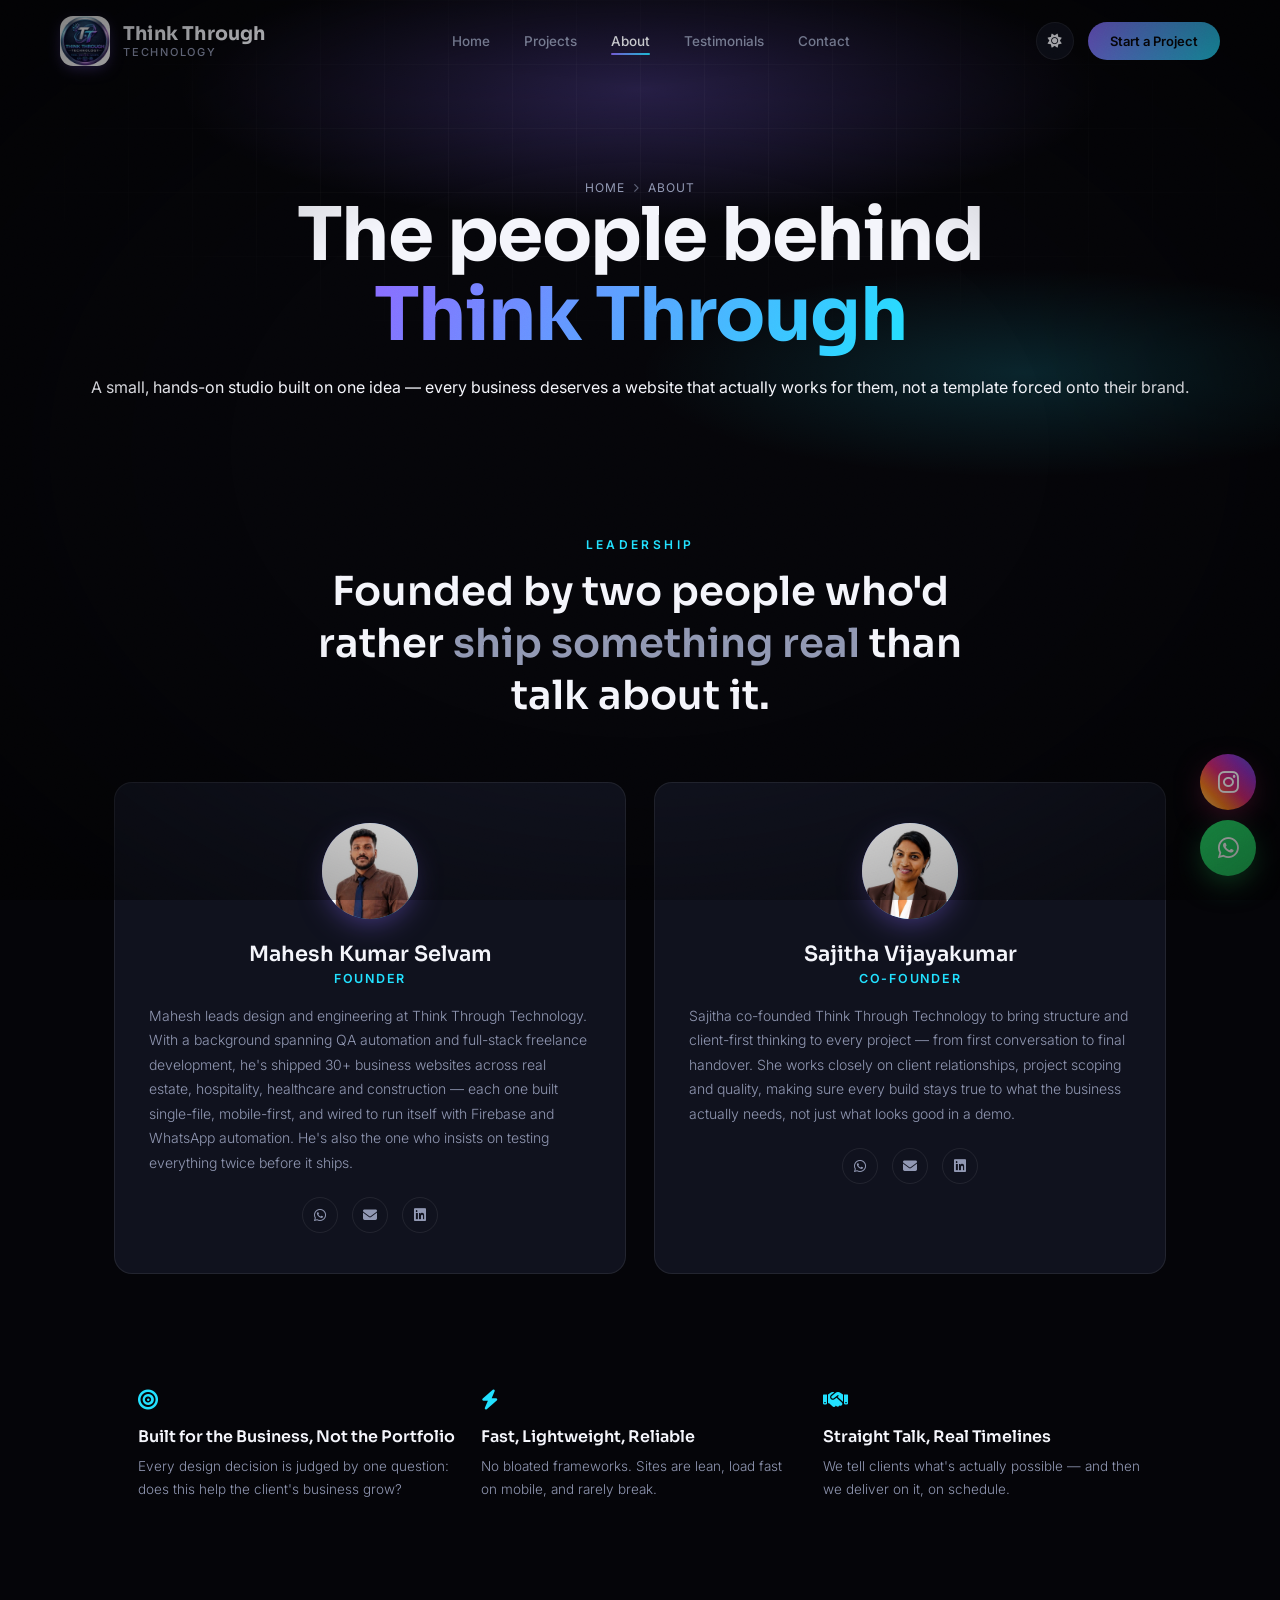
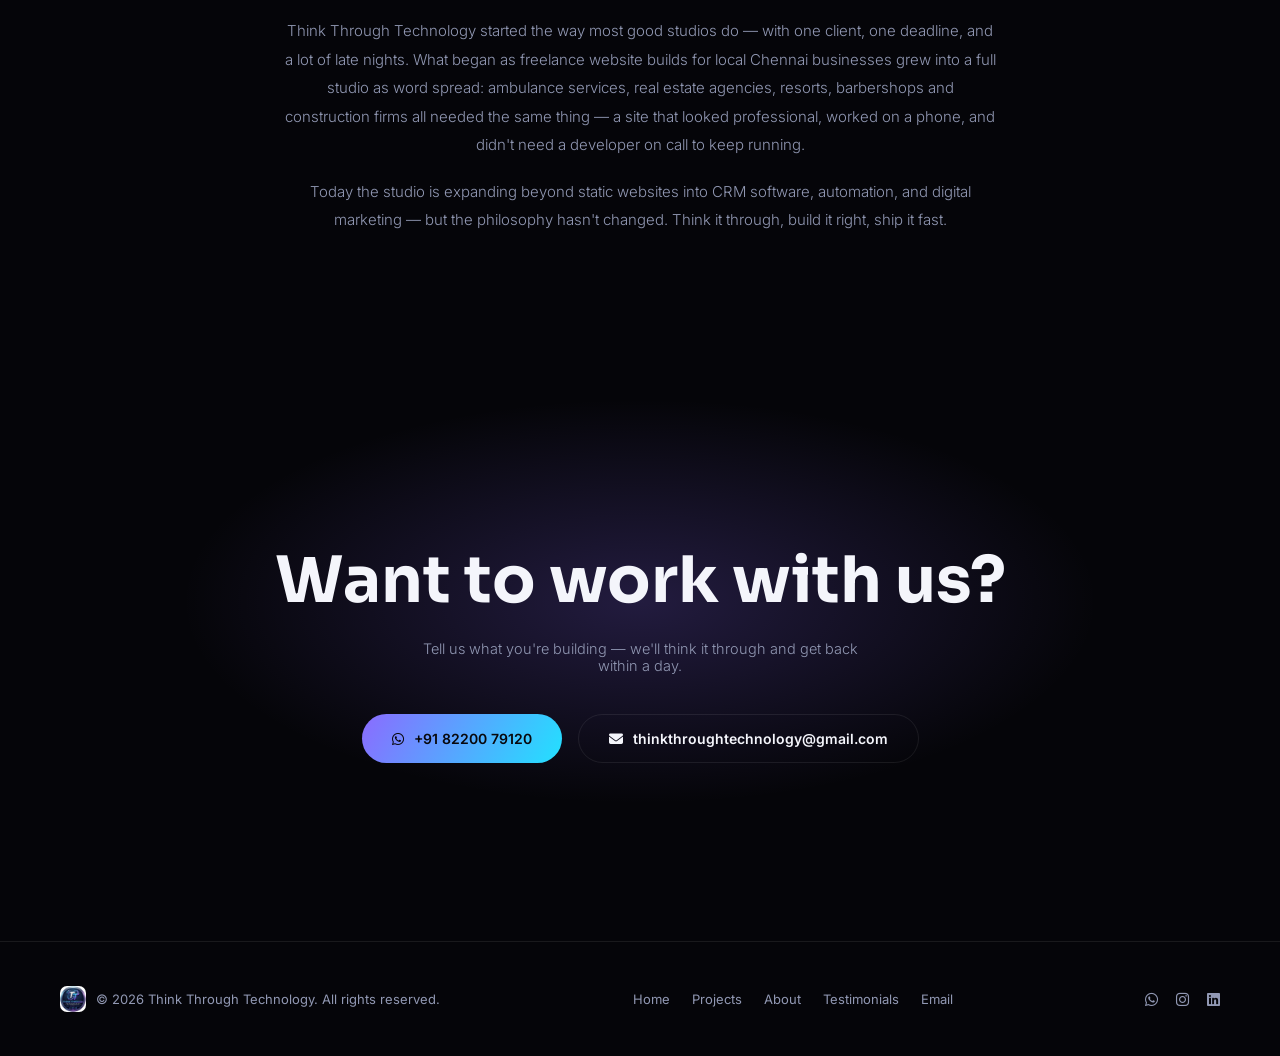
==== commit 8eaf8a98: "Add files via upload" ====
--- a/about.html
+++ b/about.html
@@ -3,18 +3,70 @@
 <head>
 <meta charset="UTF-8">
 <meta name="viewport" content="width=device-width, initial-scale=1.0, viewport-fit=cover">
-<title>About Us — Think Through Technology</title>
-<meta name="description" content="Meet the team behind Think Through Technology — Founder Mahesh Kumar Selvam and Co-Founder Sajitha Vijayakumar. Learn our story, values and approach.">
-
+<title>About Us — Think Through Technology | Meet the Team</title>
+<meta name="description" content="Meet the team behind Think Through Technology — Founder Mahesh Kumar Selvam and Co-Founder Sajitha Vijayakumar. Learn our story, values and approach to building websites that work.">
+<meta name="keywords" content="about Think Through Technology, Chennai web design studio, Mahesh Kumar Selvam, Sajitha Vijayakumar, website design company Chennai, web development team Chennai">
+<meta name="author" content="Think Through Technology">
+<meta name="robots" content="index, follow">
+<link rel="canonical" href="https://thinkthroughtechnology.in/about.html">
+
+<!-- Open Graph -->
+<meta property="og:type" content="website">
+<meta property="og:site_name" content="Think Through Technology">
+<meta property="og:title" content="About Us — Think Through Technology | Meet the Team">
+<meta property="og:description" content="Meet the team behind Think Through Technology — Founder Mahesh Kumar Selvam and Co-Founder Sajitha Vijayakumar. Learn our story, values and approach to building websites that work.">
+<meta property="og:url" content="https://thinkthroughtechnology.in/about.html">
+<meta property="og:image" content="https://thinkthroughtechnology.in/assets/img/logo-512.png">
+<meta property="og:locale" content="en_IN">
+
+<!-- Twitter Card -->
+<meta name="twitter:card" content="summary_large_image">
+<meta name="twitter:title" content="About Us — Think Through Technology | Meet the Team">
+<meta name="twitter:description" content="Meet the team behind Think Through Technology — Founder Mahesh Kumar Selvam and Co-Founder Sajitha Vijayakumar. Learn our story, values and approach to building websites that work.">
+<meta name="twitter:image" content="https://thinkthroughtechnology.in/assets/img/logo-512.png">
+
+<!-- Favicons -->
+<link rel="icon" href="/favicon.ico" sizes="any">
+<link rel="icon" type="image/png" sizes="16x16" href="assets/img/favicon-16.png">
 <link rel="icon" type="image/png" sizes="32x32" href="assets/img/favicon-32.png">
 <link rel="icon" type="image/png" sizes="64x64" href="assets/img/favicon-64.png">
-<link rel="apple-touch-icon" href="assets/img/logo-180.png">
+<link rel="apple-touch-icon" sizes="180x180" href="assets/img/logo-180.png">
+<link rel="manifest" href="/site.webmanifest">
+<meta name="theme-color" content="#0b0c16">
 
 <link rel="preconnect" href="https://fonts.googleapis.com">
 <link rel="preconnect" href="https://fonts.gstatic.com" crossorigin>
 <link href="https://fonts.googleapis.com/css2?family=Sora:wght@400;500;600;700;800&family=Inter:wght@300;400;500;600;700&display=swap" rel="stylesheet">
 <link rel="stylesheet" href="https://cdnjs.cloudflare.com/ajax/libs/font-awesome/6.5.1/css/all.min.css">
 <link rel="stylesheet" href="assets/css/style.css">
+
+<script type="application/ld+json">
+{
+  "@context": "https://schema.org",
+  "@type": "Organization",
+  "name": "Think Through Technology",
+  "url": "https://thinkthroughtechnology.in/",
+  "logo": "https://thinkthroughtechnology.in/assets/img/logo-512.png",
+  "image": "https://thinkthroughtechnology.in/assets/img/logo-512.png",
+  "description": "Website design & development studio in Chennai building fast, mobile-first, business-ready websites.",
+  "address": {
+    "@type": "PostalAddress",
+    "addressLocality": "Chennai",
+    "addressRegion": "Tamil Nadu",
+    "addressCountry": "IN"
+  },
+  "sameAs": [
+    "https://www.instagram.com/thinkthroughtechnology",
+    "https://wa.me/918220079120"
+  ],
+  "contactPoint": {
+    "@type": "ContactPoint",
+    "telephone": "+91-82200-79120",
+    "contactType": "customer service",
+    "email": "thinkthroughtechnology@gmail.com"
+  }
+}
+</script>
 
 <script>
   document.documentElement.setAttribute('data-theme', localStorage.getItem('ttt-theme') || 'dark');
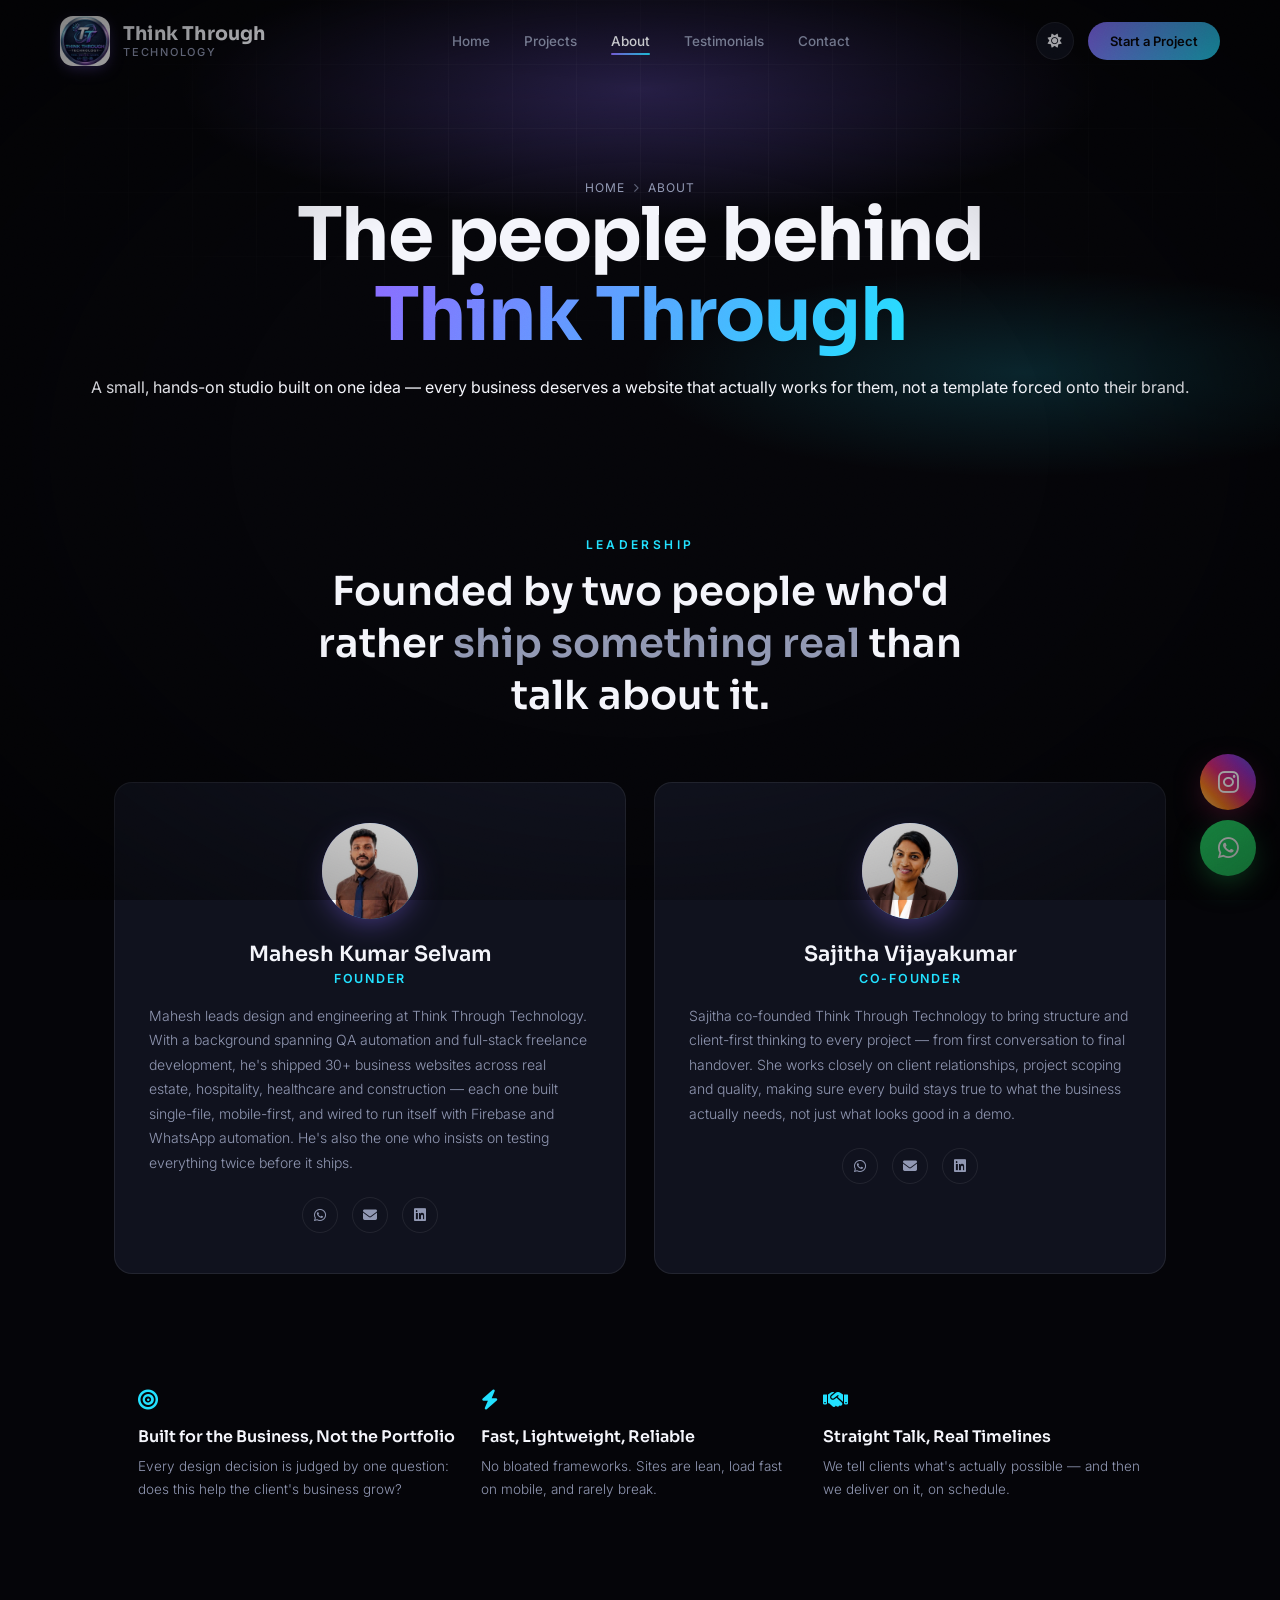
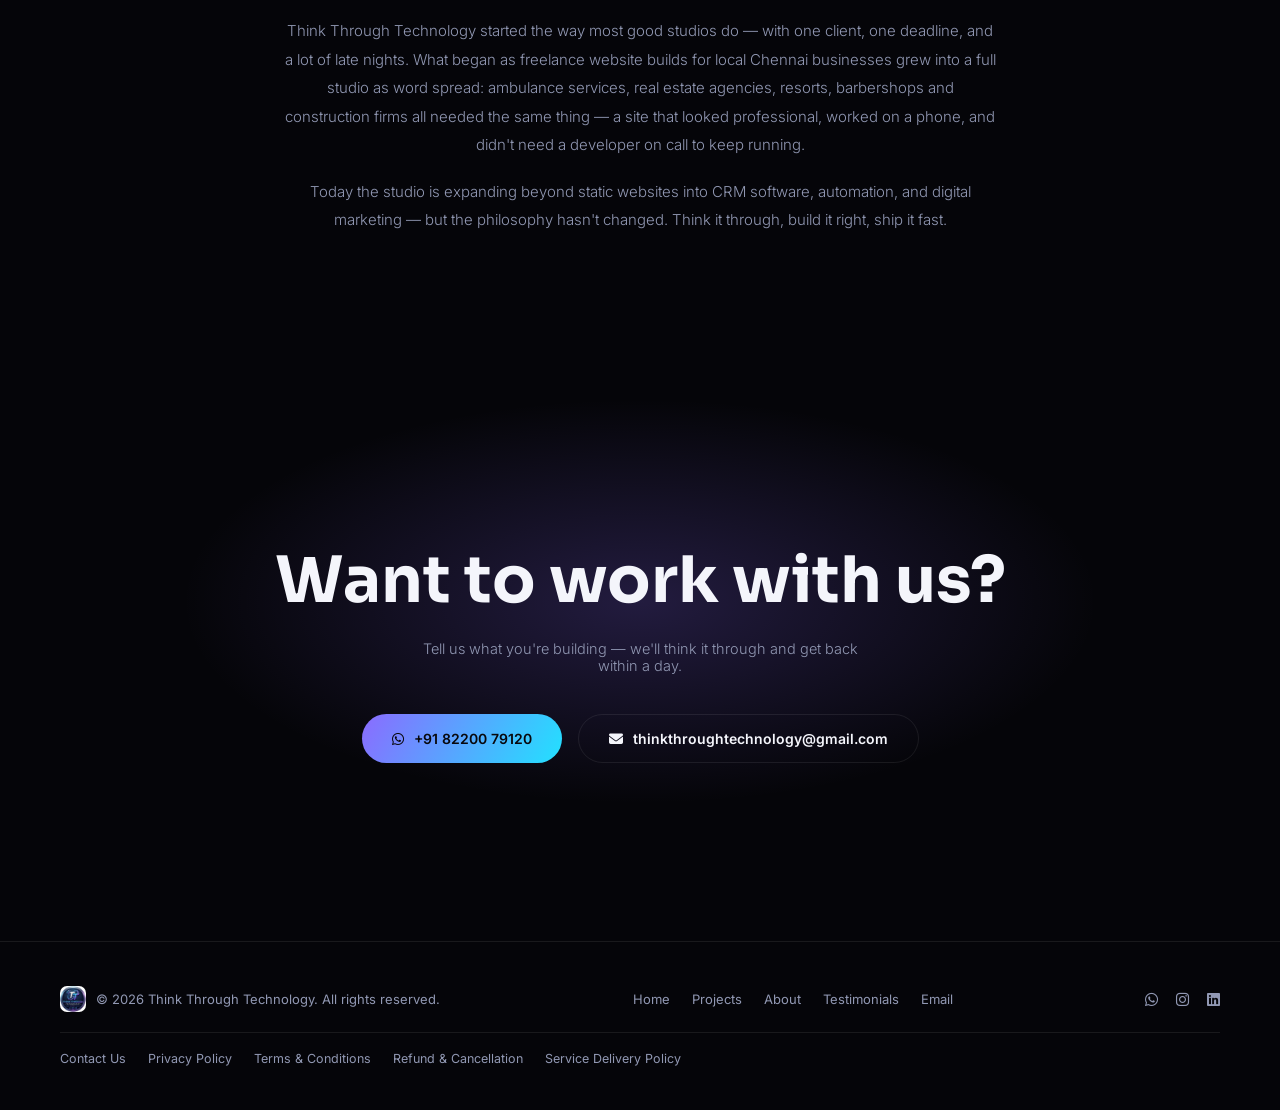
==== commit 4795e4f9: "Add Cashfree payment link generator and policy pages - admin/payment-link.html: password-protected s" ====
--- a/about.html
+++ b/about.html
@@ -200,6 +200,13 @@
     <a href="https://www.instagram.com/thinkthroughtechnology?igsi=MXBtcmg1cXJ1Y25q" target="_blank" aria-label="Instagram"><i class="fa-brands fa-instagram"></i></a>
     <a href="#" target="_blank" aria-label="LinkedIn"><i class="fa-brands fa-linkedin"></i></a>
   </div>
+  <div class="f-legal">
+    <a href="contact.html">Contact Us</a>
+    <a href="privacy-policy.html">Privacy Policy</a>
+    <a href="terms-and-conditions.html">Terms &amp; Conditions</a>
+    <a href="refund-policy.html">Refund &amp; Cancellation</a>
+    <a href="delivery-policy.html">Service Delivery Policy</a>
+  </div>
 </footer>
 
 <a class="float-ig" href="https://www.instagram.com/thinkthroughtechnology?igsi=MXBtcmg1cXJ1Y25q" target="_blank" aria-label="Follow on Instagram"><i class="fa-brands fa-instagram"></i></a>
--- a/assets/css/style.css
+++ b/assets/css/style.css
@@ -894,3 +894,30 @@
 @media (prefers-reduced-motion: reduce){
   *{ animation-duration:0.01ms !important; animation-iteration-count:1 !important; transition-duration:0.01ms !important; }
 }
+
+/* ---------- Legal / policy pages ---------- */
+.page-hero--compact{ padding:150px 24px 50px; }
+.page-hero--compact h1{ font-size:clamp(30px, 5vw, 56px); }
+.legal{ max-width:820px; margin:0 auto; padding:10px 24px 110px; color:var(--muted); font-size:16px; line-height:1.75; }
+.legal-updated{ font-size:13px; letter-spacing:.06em; text-transform:uppercase; color:var(--accent2); margin:0 0 26px; }
+.legal h2{ font-family:'Sora',sans-serif; color:var(--text); font-size:21px; font-weight:600; margin:40px 0 12px; letter-spacing:-.01em; }
+.legal p{ margin:0 0 14px; }
+.legal ul{ margin:0 0 16px; padding-left:22px; }
+.legal li{ margin-bottom:8px; }
+.legal b{ color:var(--text); font-weight:600; }
+.legal a{ color:var(--accent2); text-decoration:underline; text-underline-offset:3px; }
+.legal-contact{ margin-top:14px; padding:20px 24px; border:1px solid var(--line); border-radius:var(--radius); background:var(--panel); }
+.legal-contact p:last-child{ margin-bottom:0; }
+.legal-contact i{ width:18px; color:var(--accent); }
+.contact-cards{ display:grid; grid-template-columns:repeat(2,1fr); gap:14px; margin:26px 0 10px; }
+.legal .c-card{ display:flex; flex-direction:column; gap:4px; padding:22px; border:1px solid var(--line); border-radius:var(--radius); background:var(--panel); text-decoration:none; transition:border-color .3s, transform .3s var(--ease-out); }
+.legal a.c-card:hover{ border-color:var(--accent2); transform:translateY(-2px); }
+.c-card i{ font-size:20px; color:var(--accent); margin-bottom:8px; }
+.c-card b{ font-family:'Sora',sans-serif; }
+.c-card span{ color:var(--muted); font-size:14.5px; word-break:break-word; }
+.thanks{ text-align:center; }
+.thanks > i{ font-size:56px; color:var(--accent2); margin-bottom:10px; }
+.thanks h2{ margin-top:6px; }
+footer .f-legal{ flex-basis:100%; display:flex; flex-wrap:wrap; gap:8px 22px; padding-top:18px; border-top:1px solid var(--line); font-size:12.5px; }
+footer .f-legal a:hover{ color:var(--accent2); }
+@media (max-width:640px){ .contact-cards{ grid-template-columns:1fr; } }
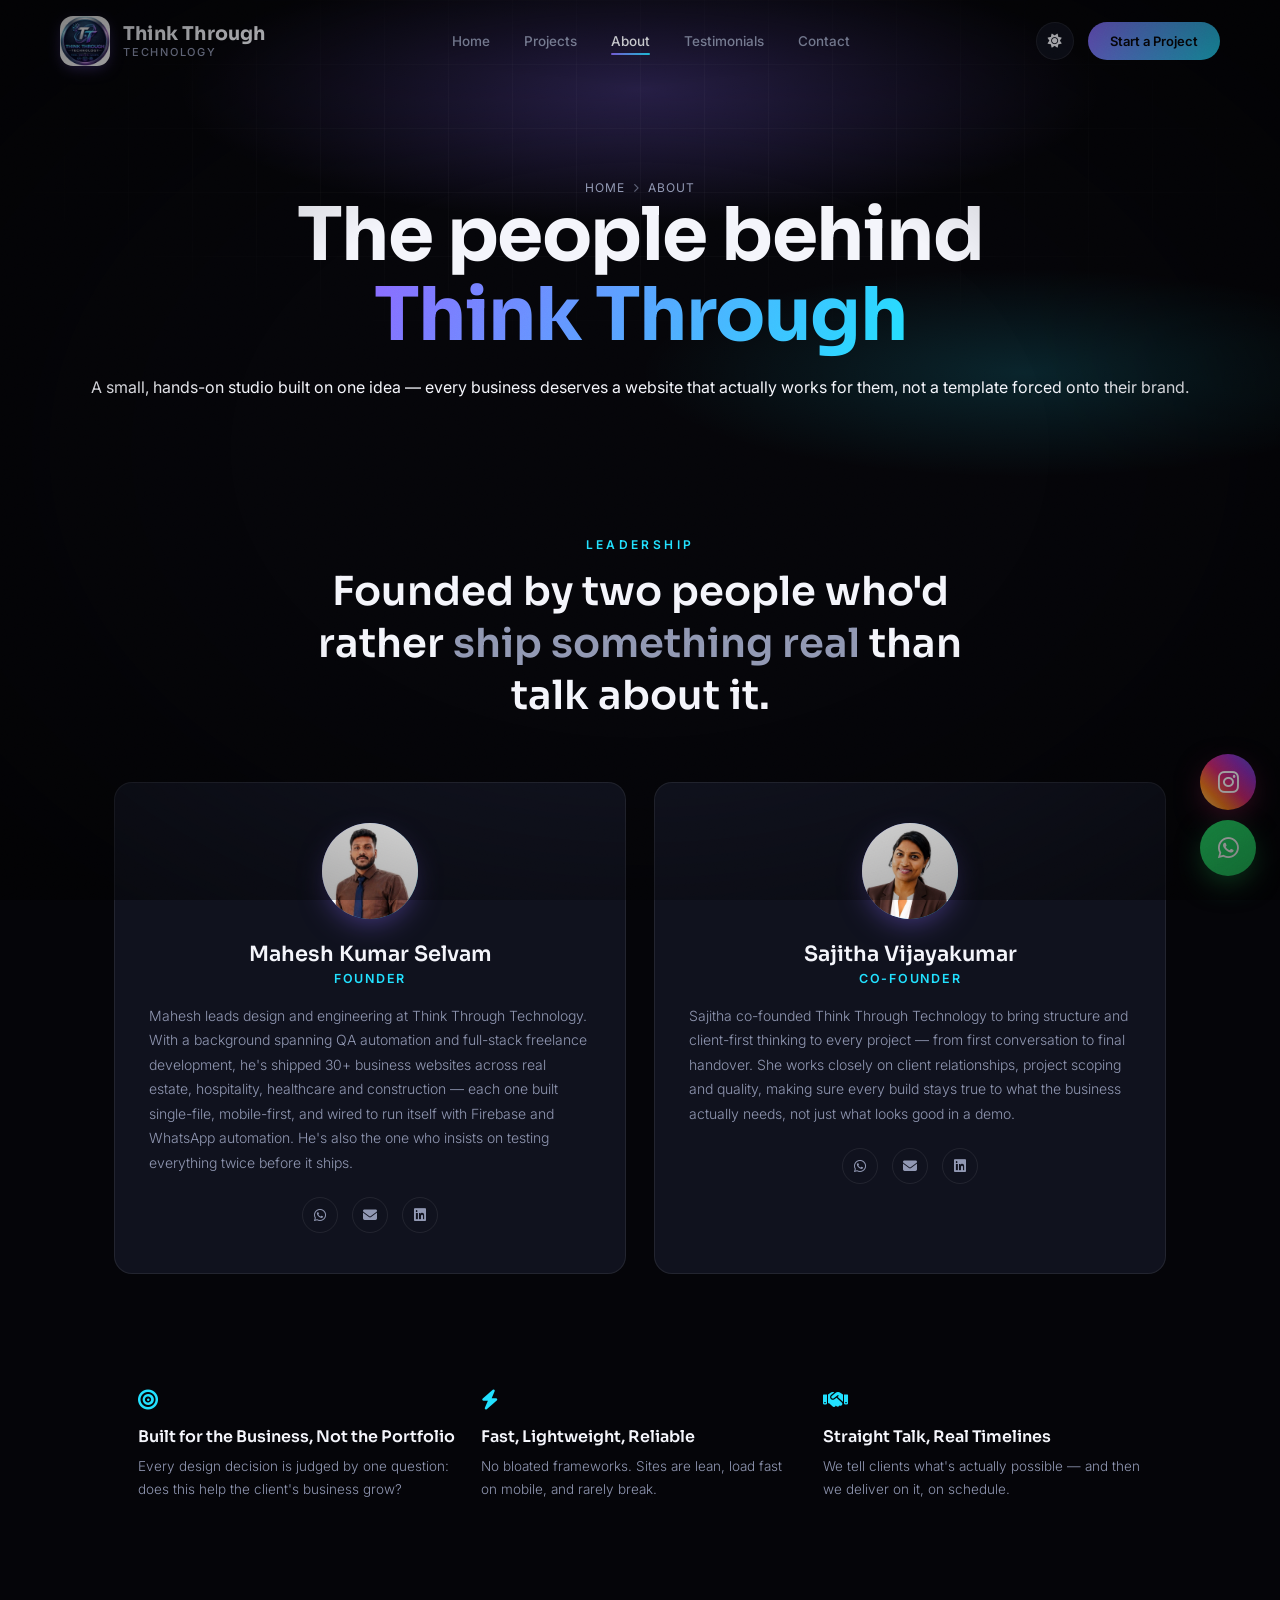
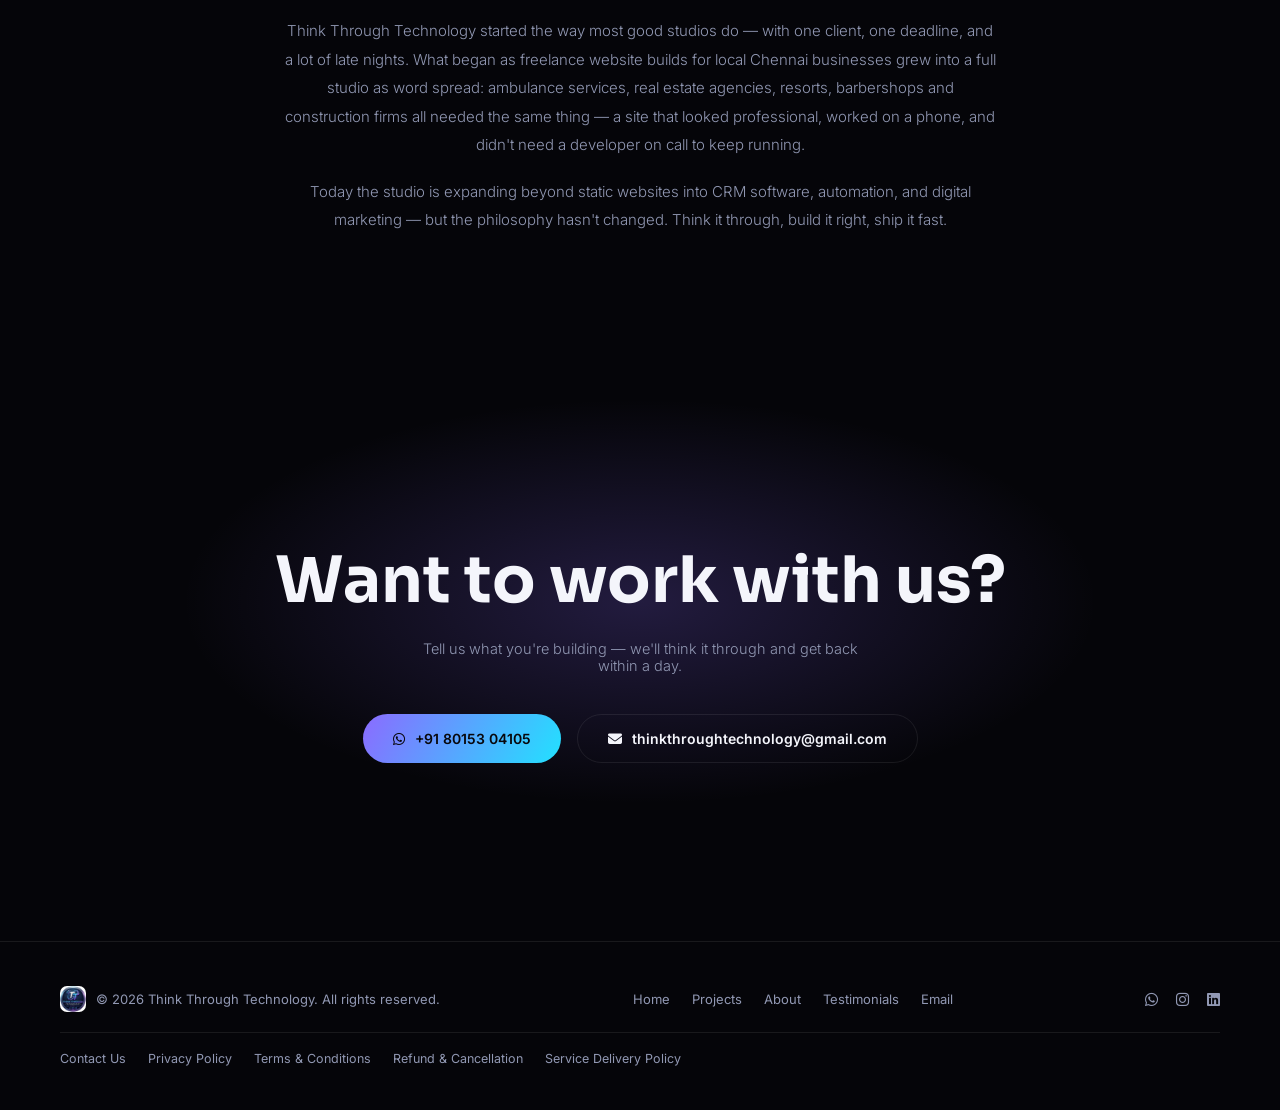
==== commit 3460ff3f: "Update contact number to +91 80153 04105 across the site Co-Authored-By: Claude Opus 5.5 <noreply@an" ====
--- a/about.html
+++ b/about.html
@@ -57,11 +57,11 @@
   },
   "sameAs": [
     "https://www.instagram.com/thinkthroughtechnology",
-    "https://wa.me/918220079120"
+    "https://wa.me/918015304105"
   ],
   "contactPoint": {
     "@type": "ContactPoint",
-    "telephone": "+91-82200-79120",
+    "telephone": "+91-80153-04105",
     "contactType": "customer service",
     "email": "thinkthroughtechnology@gmail.com"
   }
@@ -128,7 +128,7 @@
       <div class="role">Founder</div>
       <p class="bio">Mahesh leads design and engineering at Think Through Technology. With a background spanning QA automation and full-stack freelance development, he's shipped 30+ business websites across real estate, hospitality, healthcare and construction — each one built single-file, mobile-first, and wired to run itself with Firebase and WhatsApp automation. He's also the one who insists on testing everything twice before it ships.</p>
       <div class="f-links">
-        <a href="https://wa.me/918220079120" target="_blank" aria-label="WhatsApp"><i class="fa-brands fa-whatsapp"></i></a>
+        <a href="https://wa.me/918015304105" target="_blank" aria-label="WhatsApp"><i class="fa-brands fa-whatsapp"></i></a>
         <a href="mailto:thinkthroughtechnology@gmail.com" aria-label="Email"><i class="fa-solid fa-envelope"></i></a>
         <a href="#" aria-label="LinkedIn"><i class="fa-brands fa-linkedin"></i></a>
       </div>
@@ -140,7 +140,7 @@
       <div class="role">Co-Founder</div>
       <p class="bio">Sajitha co-founded Think Through Technology to bring structure and client-first thinking to every project — from first conversation to final handover. She works closely on client relationships, project scoping and quality, making sure every build stays true to what the business actually needs, not just what looks good in a demo.</p>
       <div class="f-links">
-        <a href="https://wa.me/918220079120" target="_blank" aria-label="WhatsApp"><i class="fa-brands fa-whatsapp"></i></a>
+        <a href="https://wa.me/918015304105" target="_blank" aria-label="WhatsApp"><i class="fa-brands fa-whatsapp"></i></a>
         <a href="mailto:thinkthroughtechnology@gmail.com" aria-label="Email"><i class="fa-solid fa-envelope"></i></a>
         <a href="#" aria-label="LinkedIn"><i class="fa-brands fa-linkedin"></i></a>
       </div>
@@ -178,7 +178,7 @@
   <h2>Want to work with us?</h2>
   <p>Tell us what you're building — we'll think it through and get back within a day.</p>
   <div class="hero-ctas">
-    <a href="https://wa.me/918220079120?text=Hi%20Think%20Through%20Technology%2C%20I%27d%20like%20to%20discuss%20a%20website%20project." class="btn-primary" target="_blank"><i class="fa-brands fa-whatsapp"></i> +91 82200 79120</a>
+    <a href="https://wa.me/918015304105?text=Hi%20Think%20Through%20Technology%2C%20I%27d%20like%20to%20discuss%20a%20website%20project." class="btn-primary" target="_blank"><i class="fa-brands fa-whatsapp"></i> +91 80153 04105</a>
     <a href="mailto:thinkthroughtechnology@gmail.com" class="btn-ghost"><i class="fa-solid fa-envelope"></i> thinkthroughtechnology@gmail.com</a>
   </div>
 </section>
@@ -196,7 +196,7 @@
     <a href="mailto:thinkthroughtechnology@gmail.com">Email</a>
   </div>
   <div class="f-social">
-    <a href="https://wa.me/918220079120" target="_blank" aria-label="WhatsApp"><i class="fa-brands fa-whatsapp"></i></a>
+    <a href="https://wa.me/918015304105" target="_blank" aria-label="WhatsApp"><i class="fa-brands fa-whatsapp"></i></a>
     <a href="https://www.instagram.com/thinkthroughtechnology?igsi=MXBtcmg1cXJ1Y25q" target="_blank" aria-label="Instagram"><i class="fa-brands fa-instagram"></i></a>
     <a href="#" target="_blank" aria-label="LinkedIn"><i class="fa-brands fa-linkedin"></i></a>
   </div>
@@ -210,7 +210,7 @@
 </footer>
 
 <a class="float-ig" href="https://www.instagram.com/thinkthroughtechnology?igsi=MXBtcmg1cXJ1Y25q" target="_blank" aria-label="Follow on Instagram"><i class="fa-brands fa-instagram"></i></a>
-<a class="float-wa" href="https://wa.me/918220079120?text=Hi%20Think%20Through%20Technology%2C%20I%27d%20like%20to%20discuss%20a%20project." target="_blank" aria-label="Chat on WhatsApp"><i class="fa-brands fa-whatsapp"></i></a>
+<a class="float-wa" href="https://wa.me/918015304105?text=Hi%20Think%20Through%20Technology%2C%20I%27d%20like%20to%20discuss%20a%20project." target="_blank" aria-label="Chat on WhatsApp"><i class="fa-brands fa-whatsapp"></i></a>
 
 <script src="assets/js/main.js"></script>
 </body>
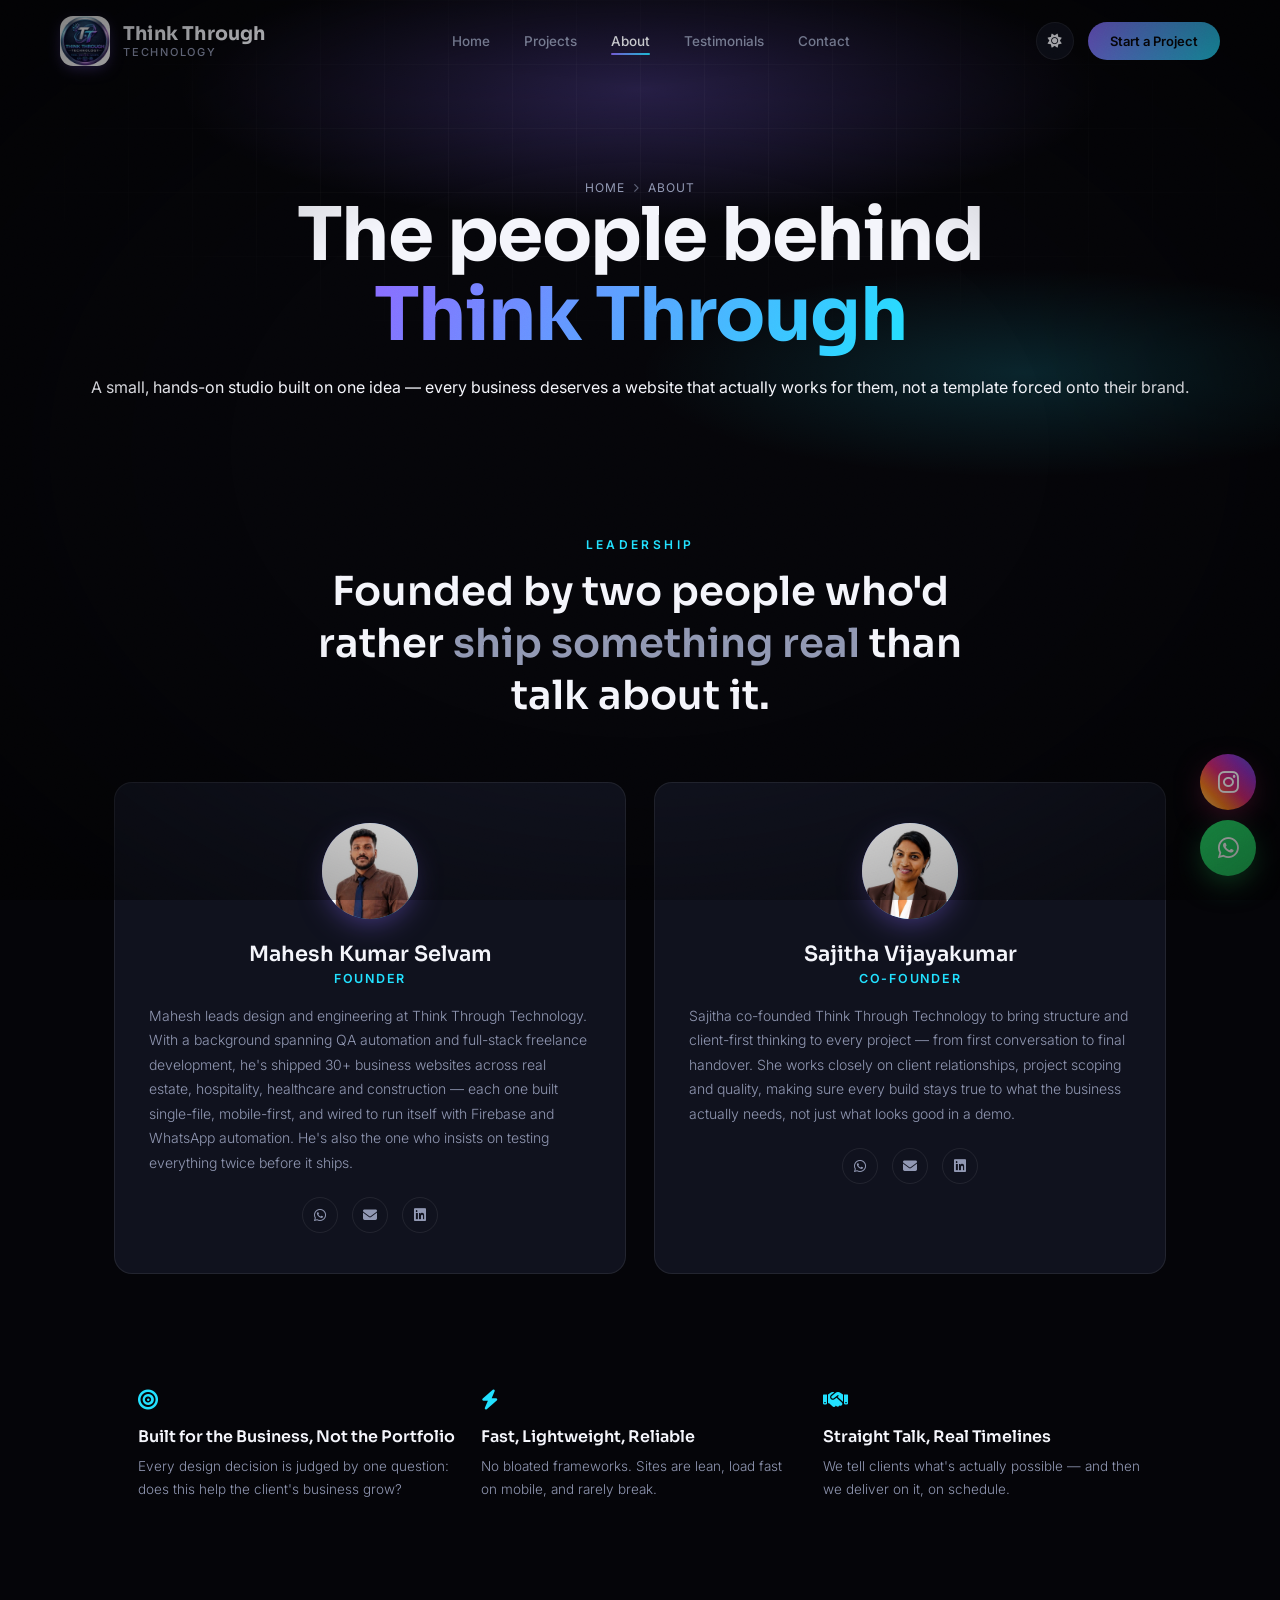
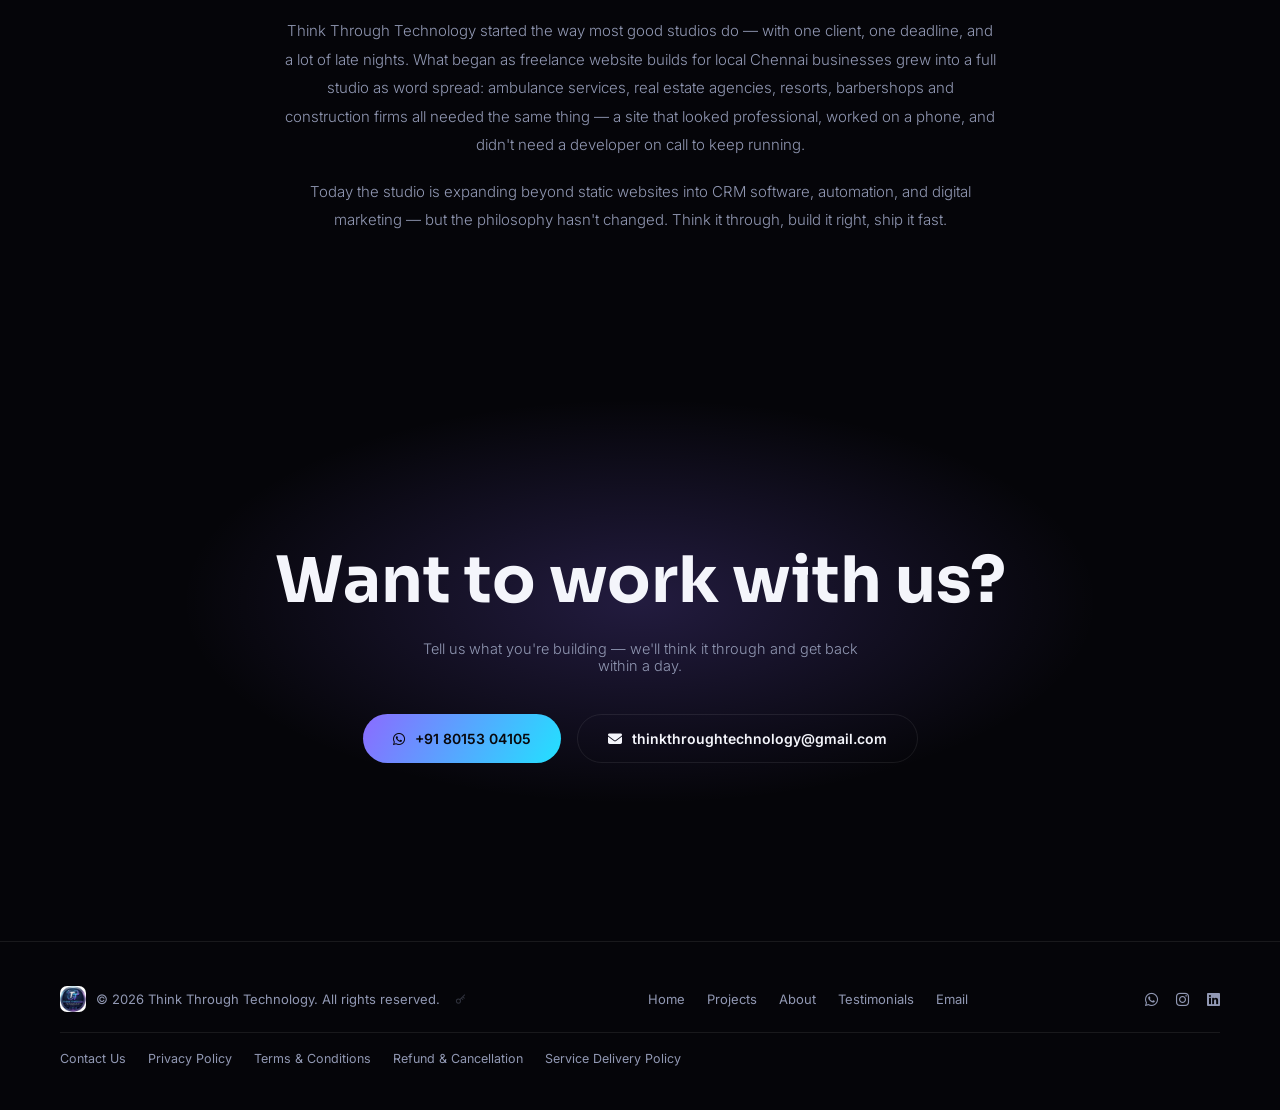
==== commit be33a88e: "Add discreet payment-link admin icon to footer; always ask password Co-Authored-By: Claude Opus 5.5 " ====
--- a/about.html
+++ b/about.html
@@ -187,6 +187,7 @@
   <div class="f-brand">
     <span class="glyph"><img src="assets/img/logo.png" alt=""></span>
     <span>© <span id="year"></span> Think Through Technology. All rights reserved.</span>
+    <a href="admin/payment-link.html" class="f-admin" rel="nofollow" title="Payment links" aria-label="Payment links (admin)"><svg width="11" height="11" viewBox="0 0 24 24" fill="none" stroke="currentColor" stroke-width="2.2" stroke-linecap="round" stroke-linejoin="round" aria-hidden="true"><circle cx="7.5" cy="15.5" r="4.5"/><path d="M10.7 12.3 21 2m-4 4 3 3m-6-0 3 3"/></svg></a>
   </div>
   <div class="f-links">
     <a href="index.html">Home</a>
--- a/assets/css/style.css
+++ b/assets/css/style.css
@@ -921,3 +921,5 @@
 footer .f-legal{ flex-basis:100%; display:flex; flex-wrap:wrap; gap:8px 22px; padding-top:18px; border-top:1px solid var(--line); font-size:12.5px; }
 footer .f-legal a:hover{ color:var(--accent2); }
 @media (max-width:640px){ .contact-cards{ grid-template-columns:1fr; } }
+footer .f-admin{ display:inline-grid; place-items:center; width:20px; height:20px; opacity:.3; color:var(--muted); transition:opacity .3s, color .3s; }
+footer .f-admin:hover{ opacity:.9; color:var(--accent2); }
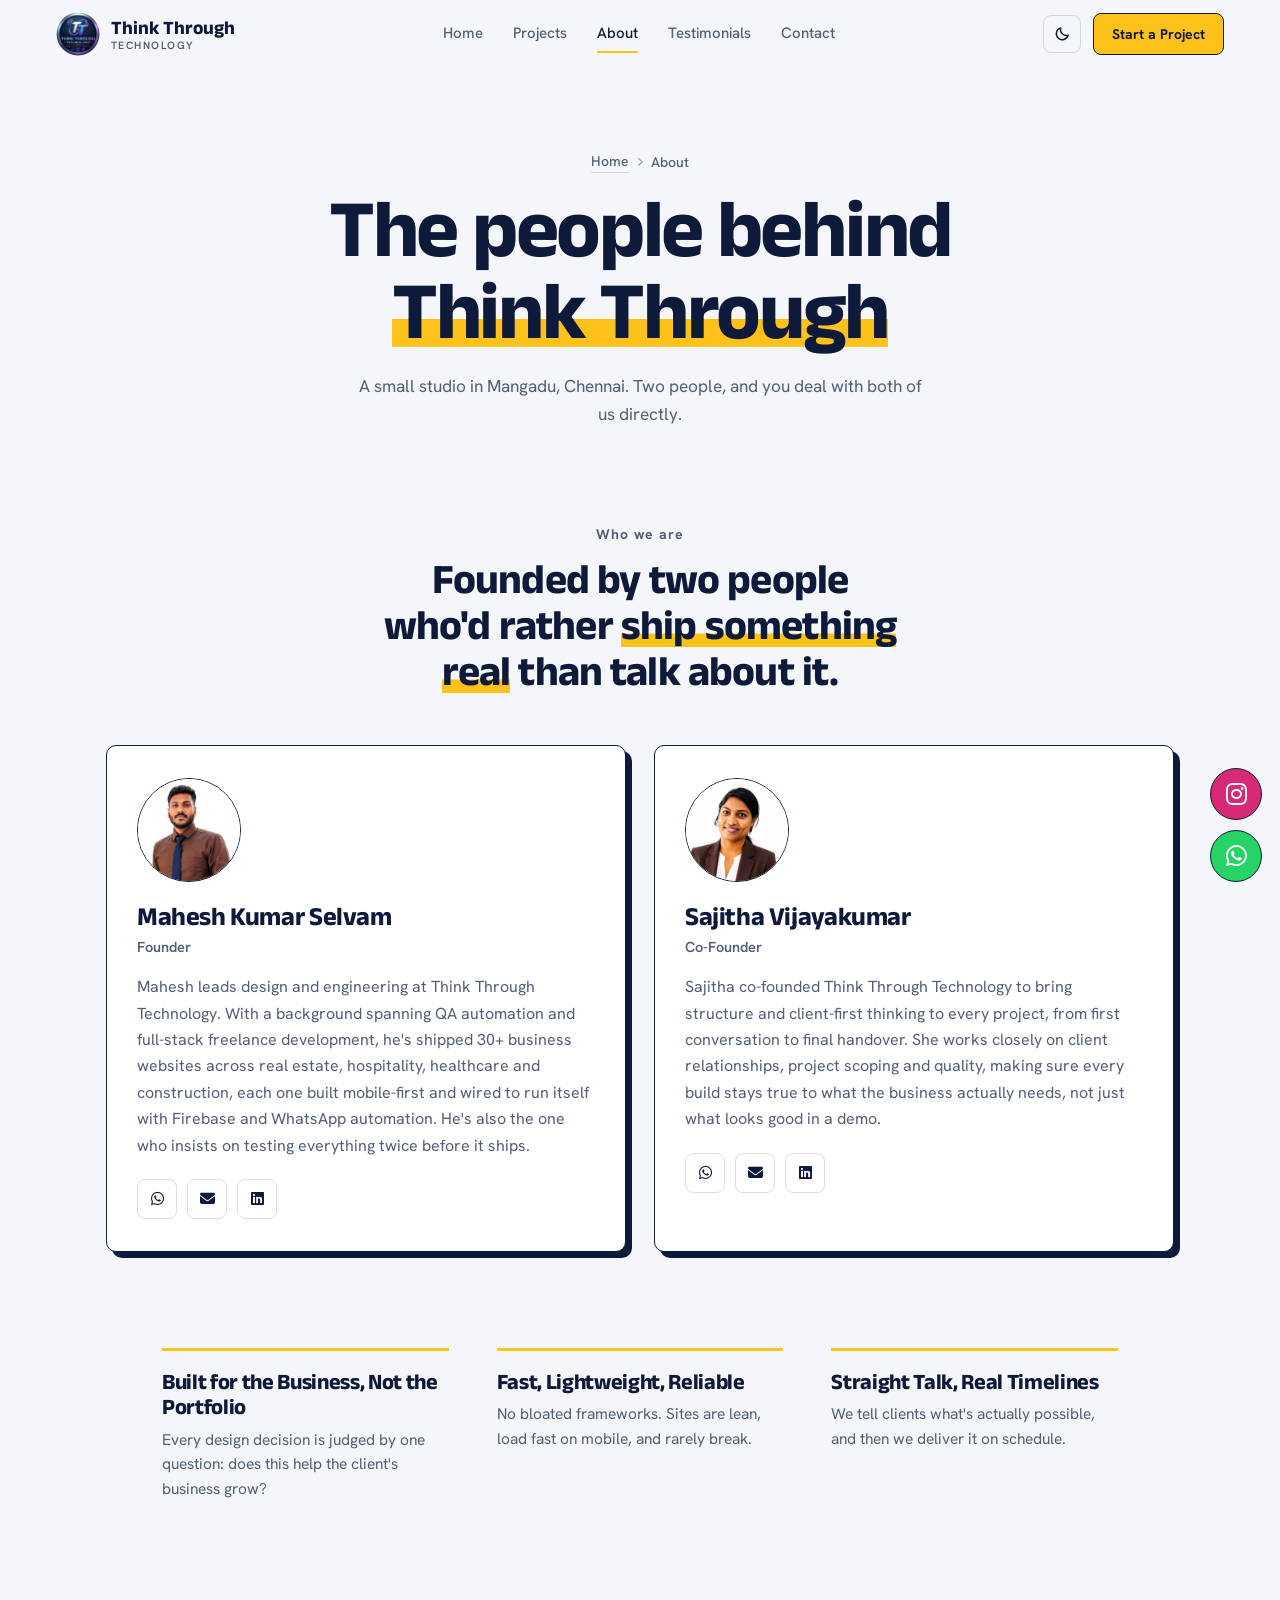
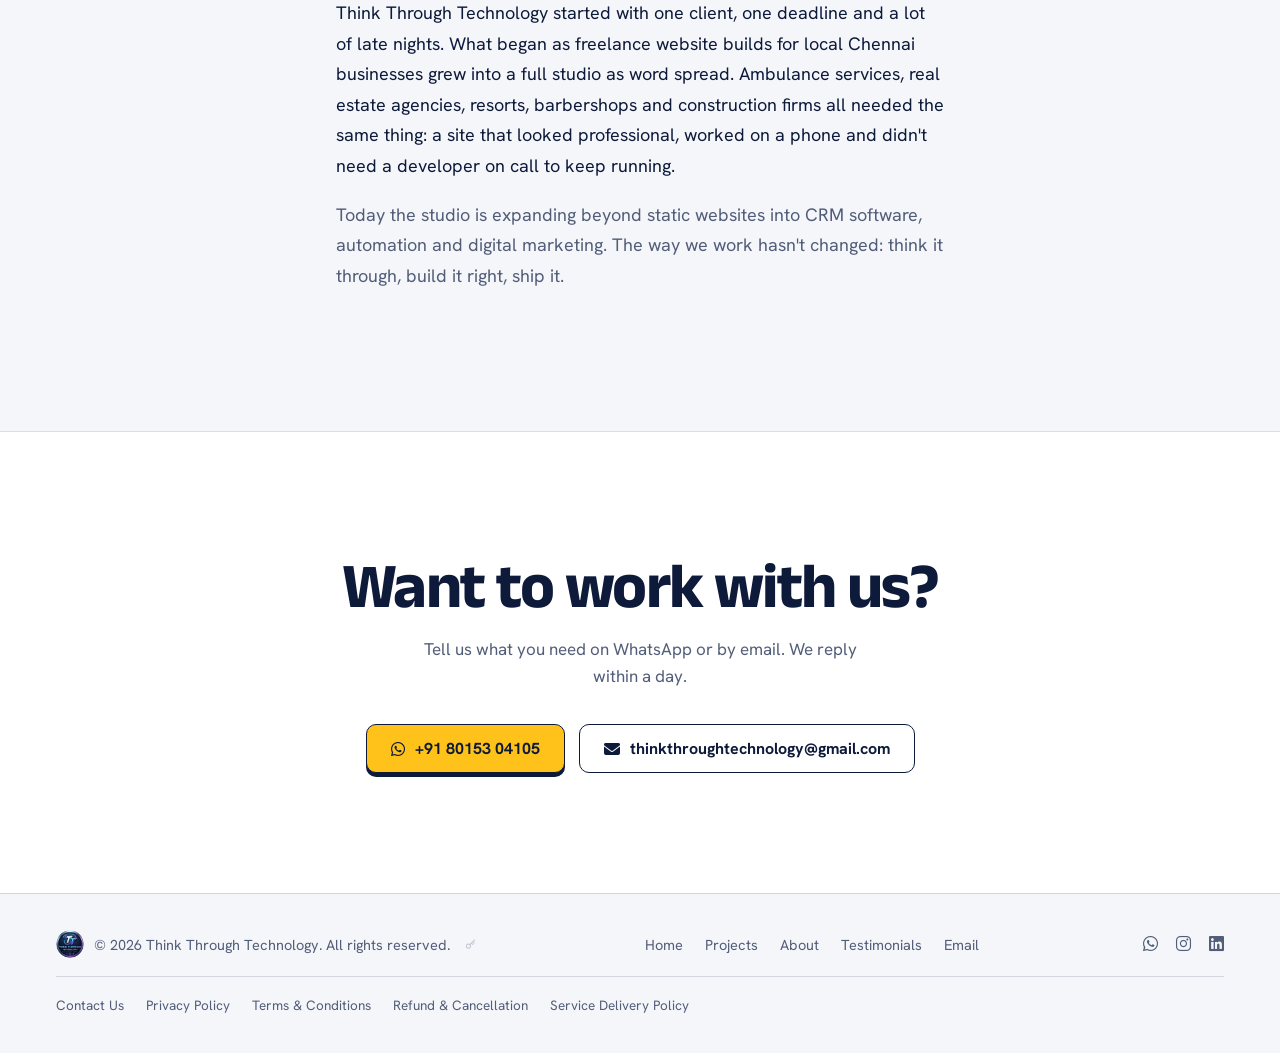
==== commit 8ce77317: "Redesign site with a hand-built look and remove janky effects - Home page rebuilt: plain-spoken hero" ====
--- a/about.html
+++ b/about.html
@@ -32,11 +32,8 @@
 <link rel="icon" type="image/png" sizes="64x64" href="assets/img/favicon-64.png">
 <link rel="apple-touch-icon" sizes="180x180" href="assets/img/logo-180.png">
 <link rel="manifest" href="/site.webmanifest">
-<meta name="theme-color" content="#0b0c16">
-
-<link rel="preconnect" href="https://fonts.googleapis.com">
-<link rel="preconnect" href="https://fonts.gstatic.com" crossorigin>
-<link href="https://fonts.googleapis.com/css2?family=Sora:wght@400;500;600;700;800&family=Inter:wght@300;400;500;600;700&display=swap" rel="stylesheet">
+<meta name="theme-color" content="#0e1a3a">
+
 <link rel="stylesheet" href="https://cdnjs.cloudflare.com/ajax/libs/font-awesome/6.5.1/css/all.min.css">
 <link rel="stylesheet" href="assets/css/style.css">
 
@@ -69,7 +66,7 @@
 </script>
 
 <script>
-  document.documentElement.setAttribute('data-theme', localStorage.getItem('ttt-theme') || 'dark');
+  document.documentElement.setAttribute('data-theme', localStorage.getItem('ttt-theme') || 'light');
 </script>
 </head>
 <body>
@@ -80,7 +77,7 @@
 <!-- Navbar -->
 <header class="nav" id="siteNav">
   <a href="index.html#top" class="brand-logo">
-    <span class="glyph"><img src="assets/img/logo.png" alt="Think Through Technology logo"></span>
+    <span class="glyph"><img src="assets/img/logo-180.png" alt="Think Through Technology logo"></span>
     <span class="brand-text">Think Through<small>TECHNOLOGY</small></span>
   </a>
   <nav class="links">
@@ -112,13 +109,13 @@
   <div class="hero-bg"></div>
   <div class="hero-grid"></div>
   <div class="breadcrumb"><a href="index.html">Home</a><i class="fa-solid fa-chevron-right"></i><span>About</span></div>
-  <h1>The people behind <span class="grad" style="background:var(--accent-grad);-webkit-background-clip:text;background-clip:text;color:transparent;">Think Through</span></h1>
-  <p class="sub" style="margin-top:22px;">A small, hands-on studio built on one idea — every business deserves a website that actually works for them, not a template forced onto their brand.</p>
+  <h1>The people behind <span class="hl">Think Through</span></h1>
+  <p class="sub" style="margin-top:22px;">A small studio in Mangadu, Chennai. Two people, and you deal with both of us directly.</p>
 </section>
 
 <!-- Founders -->
 <section class="founders">
-  <div class="section-kicker">LEADERSHIP</div>
+  <div class="section-kicker">Who we are</div>
   <h2 class="section-title">Founded by two people who'd rather <span>ship something real</span> than talk about it.</h2>
 
   <div class="founder-grid">
@@ -126,7 +123,7 @@
       <div class="founder-avatar"><img src="assets/img/mahesh.jpg" alt="Mahesh Kumar Selvam"></div>
       <h3>Mahesh Kumar Selvam</h3>
       <div class="role">Founder</div>
-      <p class="bio">Mahesh leads design and engineering at Think Through Technology. With a background spanning QA automation and full-stack freelance development, he's shipped 30+ business websites across real estate, hospitality, healthcare and construction — each one built single-file, mobile-first, and wired to run itself with Firebase and WhatsApp automation. He's also the one who insists on testing everything twice before it ships.</p>
+      <p class="bio">Mahesh leads design and engineering at Think Through Technology. With a background spanning QA automation and full-stack freelance development, he's shipped 30+ business websites across real estate, hospitality, healthcare and construction, each one built mobile-first and wired to run itself with Firebase and WhatsApp automation. He's also the one who insists on testing everything twice before it ships.</p>
       <div class="f-links">
         <a href="https://wa.me/918015304105" target="_blank" aria-label="WhatsApp"><i class="fa-brands fa-whatsapp"></i></a>
         <a href="mailto:thinkthroughtechnology@gmail.com" aria-label="Email"><i class="fa-solid fa-envelope"></i></a>
@@ -138,7 +135,7 @@
       <div class="founder-avatar"><img src="assets/img/sajitha.jpg" alt="Sajitha Vijayakumar"></div>
       <h3>Sajitha Vijayakumar</h3>
       <div class="role">Co-Founder</div>
-      <p class="bio">Sajitha co-founded Think Through Technology to bring structure and client-first thinking to every project — from first conversation to final handover. She works closely on client relationships, project scoping and quality, making sure every build stays true to what the business actually needs, not just what looks good in a demo.</p>
+      <p class="bio">Sajitha co-founded Think Through Technology to bring structure and client-first thinking to every project, from first conversation to final handover. She works closely on client relationships, project scoping and quality, making sure every build stays true to what the business actually needs, not just what looks good in a demo.</p>
       <div class="f-links">
         <a href="https://wa.me/918015304105" target="_blank" aria-label="WhatsApp"><i class="fa-brands fa-whatsapp"></i></a>
         <a href="mailto:thinkthroughtechnology@gmail.com" aria-label="Email"><i class="fa-solid fa-envelope"></i></a>
@@ -162,21 +159,21 @@
     <div class="value-card">
       <i class="fa-solid fa-handshake"></i>
       <h4>Straight Talk, Real Timelines</h4>
-      <p>We tell clients what's actually possible — and then we deliver on it, on schedule.</p>
+      <p>We tell clients what's actually possible, and then we deliver it on schedule.</p>
     </div>
   </div>
 
   <!-- Story -->
   <div class="story-block">
-    <p>Think Through Technology started the way most good studios do — with one client, one deadline, and a lot of late nights. What began as freelance website builds for local Chennai businesses grew into a full studio as word spread: ambulance services, real estate agencies, resorts, barbershops and construction firms all needed the same thing — a site that looked professional, worked on a phone, and didn't need a developer on call to keep running.</p>
-    <p>Today the studio is expanding beyond static websites into CRM software, automation, and digital marketing — but the philosophy hasn't changed. Think it through, build it right, ship it fast.</p>
+    <p>Think Through Technology started with one client, one deadline and a lot of late nights. What began as freelance website builds for local Chennai businesses grew into a full studio as word spread. Ambulance services, real estate agencies, resorts, barbershops and construction firms all needed the same thing: a site that looked professional, worked on a phone and didn't need a developer on call to keep running.</p>
+    <p>Today the studio is expanding beyond static websites into CRM software, automation and digital marketing. The way we work hasn't changed: think it through, build it right, ship it.</p>
   </div>
 </section>
 
 <!-- Final CTA -->
 <section class="cta-final" id="contact" style="margin-top:120px;">
   <h2>Want to work with us?</h2>
-  <p>Tell us what you're building — we'll think it through and get back within a day.</p>
+  <p>Tell us what you need on WhatsApp or by email. We reply within a day.</p>
   <div class="hero-ctas">
     <a href="https://wa.me/918015304105?text=Hi%20Think%20Through%20Technology%2C%20I%27d%20like%20to%20discuss%20a%20website%20project." class="btn-primary" target="_blank"><i class="fa-brands fa-whatsapp"></i> +91 80153 04105</a>
     <a href="mailto:thinkthroughtechnology@gmail.com" class="btn-ghost"><i class="fa-solid fa-envelope"></i> thinkthroughtechnology@gmail.com</a>
@@ -185,7 +182,7 @@
 
 <footer>
   <div class="f-brand">
-    <span class="glyph"><img src="assets/img/logo.png" alt=""></span>
+    <span class="glyph"><img src="assets/img/logo-180.png" alt=""></span>
     <span>© <span id="year"></span> Think Through Technology. All rights reserved.</span>
     <a href="admin/payment-link.html" class="f-admin" rel="nofollow" title="Payment links" aria-label="Payment links (admin)"><svg width="11" height="11" viewBox="0 0 24 24" fill="none" stroke="currentColor" stroke-width="2.2" stroke-linecap="round" stroke-linejoin="round" aria-hidden="true"><circle cx="7.5" cy="15.5" r="4.5"/><path d="M10.7 12.3 21 2m-4 4 3 3m-6-0 3 3"/></svg></a>
   </div>
--- a/assets/css/style.css
+++ b/assets/css/style.css
@@ -1,610 +1,336 @@
 /* ============================================================
-   Think Through Technology — Shared Stylesheet
-   Used by: index.html, about.html, projects.html
+   Think Through Technology — shared stylesheet
+   Used by every page except admin/payment-link.html
+
+   Colours: navy ink (from the logo) + Chennai auto yellow.
+   Type:    Anek Latin (headings), Hanken Grotesk (text),
+            Anek Tamil (the Tamil greeting). All self-hosted.
+   Motion:  opacity/transform only. No canvas, no scroll pinning,
+            no blur filters — nothing that can hold up scrolling.
    ============================================================ */
 
+@font-face{
+  font-family:'Anek Latin'; font-weight:100 800; font-style:normal; font-display:swap;
+  src:url('../fonts/anek-latin-wght.woff2') format('woff2');
+}
+@font-face{
+  font-family:'Hanken Grotesk'; font-weight:100 900; font-style:normal; font-display:swap;
+  src:url('../fonts/hanken-grotesk-wght.woff2') format('woff2');
+}
+@font-face{
+  font-family:'Anek Tamil'; font-weight:100 800; font-style:normal; font-display:swap;
+  src:url('../fonts/anek-tamil-wght.woff2') format('woff2');
+  unicode-range:U+0964-0965,U+0B82-0BFA,U+200C-200D,U+25CC;
+}
+
 :root{
-  --bg:#050509;
-  --bg-soft:#0b0c16;
-  --panel:#10121e;
-  --line: rgba(255,255,255,0.08);
-  --text:#f4f5fb;
-  --muted:#9198b3;
-  --accent:#8b6bff;
-  --accent2:#22e1ff;
-  --accent-grad: linear-gradient(120deg, #8b6bff 0%, #22e1ff 100%);
-  --gold:#ffcf7a;
-  --radius: 18px;
-  --ease-out: cubic-bezier(.16,1,.3,1);
-  --nav-bg: rgba(5,5,9,.7);
-  --shadow-soft: 0 24px 60px -20px rgba(0,0,0,.6);
-  color-scheme: dark;
-}
-
-/* ---------- Light theme ---------- */
-[data-theme="light"]{
-  --bg:#f6f7fb;
+  --bg:#f4f6fa;
   --bg-soft:#ffffff;
   --panel:#ffffff;
-  --line: rgba(10,12,30,0.09);
-  --text:#0d0e1a;
-  --muted:#5b6178;
-  --accent:#6c4fe0;
-  --accent2:#0891b2;
+  --line:rgba(14,26,58,.14);
+  --text:#0e1a3a;
+  --muted:#525d78;
+  --accent:#1f3fd0;
+  --accent2:#1f3fd0;
+  --sun:#ffc21a;
+  --sun-ink:#0e1a3a;
+  --edge:#0e1a3a;               /* hard edge under buttons and frames */
+  --wa:#128c4a;
+  --bubble:#dcf5d3;
+  --bubble-ink:#10261a;
+  --accent-grad:var(--sun);     /* legacy name, kept so old inline styles don't break */
   --gold:#b9790a;
-  --nav-bg: rgba(255,255,255,.72);
-  --shadow-soft: 0 24px 60px -20px rgba(20,22,50,.15);
-  color-scheme: light;
-}
-[data-theme="light"] .grain{ opacity:.025; }
-[data-theme="light"] .vignette{ background: radial-gradient(ellipse at center, transparent 55%, rgba(20,22,50,.10) 100%); }
-[data-theme="light"] header.nav.scrolled{ box-shadow: 0 1px 0 rgba(10,12,30,.05); }
-[data-theme="light"] .card-label{ background: rgba(255,255,255,.9); }
-[data-theme="light"] .stat h3, [data-theme="light"] .service-chip .ic{ color:#08080d; }
+  --radius:10px;
+  --ease-out:cubic-bezier(.2,.7,.2,1);
+  --nav-bg:#f4f6fa;
+  --display:'Anek Latin','Anek Tamil','Hanken Grotesk',system-ui,sans-serif;
+  --body:'Hanken Grotesk',system-ui,-apple-system,'Segoe UI',Roboto,sans-serif;
+  --wrap:1180px;
+  --gutter:clamp(20px,5vw,56px);
+  color-scheme:light;
+}
+[data-theme="dark"]{
+  --bg:#0a1124;
+  --bg-soft:#0f1830;
+  --panel:#131d3a;
+  --line:rgba(255,255,255,.13);
+  --text:#eef1f8;
+  --muted:#a2adc8;
+  --accent:#9db0ff;
+  --accent2:#9db0ff;
+  --edge:#000814;
+  --wa:#1fa35a;
+  --bubble:#16412b;
+  --bubble-ink:#e6f6ea;
+  --gold:#ffcf7a;
+  --nav-bg:#0a1124;
+  color-scheme:dark;
+}
 
 *{margin:0; padding:0; box-sizing:border-box;}
-html{scroll-behavior:smooth;}
+html{scroll-behavior:smooth; -webkit-text-size-adjust:100%;}
 body{
-  background: var(--bg);
-  color: var(--text);
-  font-family:'Inter', sans-serif;
-  overflow-x:hidden;
-  -webkit-font-smoothing:antialiased;
-  transition: background .4s ease, color .4s ease;
-}
-h1,h2,h3,.font-display{ font-family:'Sora', sans-serif; }
+  background:var(--bg); color:var(--text);
+  font-family:var(--body); font-size:16px; line-height:1.6;
+  overflow-x:hidden; -webkit-font-smoothing:antialiased;
+}
+h1,h2,h3,h4,.font-display{ font-family:var(--display); letter-spacing:-.015em; }
 a{ color:inherit; text-decoration:none; }
-img{ max-width:100%; display:block; }
-::selection{ background: var(--accent); color:#fff; }
-
-.grain{
-  position:fixed; inset:0; z-index:9998; pointer-events:none; mix-blend-mode:overlay; opacity:.05;
-  background-image:url("data:image/svg+xml,%3Csvg xmlns='http://www.w3.org/2000/svg' width='120' height='120'%3E%3Cfilter id='n'%3E%3CfeTurbulence type='fractalNoise' baseFrequency='0.9' numOctaves='2' stitchTiles='stitch'/%3E%3C/filter%3E%3Crect width='100%25' height='100%25' filter='url(%23n)'/%3E%3C/svg%3E");
-}
-.vignette{
-  position:fixed; inset:0; z-index:9997; pointer-events:none;
-  background: radial-gradient(ellipse at center, transparent 45%, rgba(0,0,0,.55) 100%);
-  transition: background .4s ease;
-}
-
-/* ---------- Preloader ---------- */
-#preloader{
-  position:fixed; inset:0; z-index:10000; background:var(--bg);
-  display:flex; flex-direction:column; align-items:center; justify-content:center; gap:22px;
-}
-#preloader .p-logo{ width:56px; height:56px; border-radius:16px; overflow:hidden; }
-#preloader .p-logo img{ width:100%; height:100%; object-fit:cover; }
-#preloader .mark{
-  font-family:'Sora'; font-weight:700; font-size:15px; letter-spacing:.35em;
-  color:var(--muted);
-}
-#preloader .cat-track{ width:240px; height:34px; position:relative; }
-#preloader .caterpillar{
-  position:absolute; top:50%; left:0%; transform:translate(0,-50%); display:flex; align-items:center;
-  transition: left .15s linear;
-}
-#preloader .c-seg{
-  width:16px; height:16px; border-radius:50%; background:var(--accent-grad); margin-left:-6px;
-  box-shadow:0 3px 8px rgba(0,0,0,.35); animation: inch .6s ease-in-out infinite; position:relative;
-}
-#preloader .c-seg:nth-child(1){ animation-delay:0s; }
-#preloader .c-seg:nth-child(2){ animation-delay:.08s; }
-#preloader .c-seg:nth-child(3){ animation-delay:.16s; }
-#preloader .c-seg:nth-child(4){ animation-delay:.24s; }
-#preloader .c-seg.c-head{ width:20px; height:20px; margin-left:-6px; animation-delay:.32s; }
-#preloader .c-antenna{ position:absolute; width:2px; height:11px; background:var(--accent2); top:-9px; border-radius:2px; }
-#preloader .c-antenna-l{ left:5px; transform:rotate(-24deg); transform-origin:bottom; }
-#preloader .c-antenna-r{ right:5px; transform:rotate(24deg); transform-origin:bottom; }
-#preloader .c-eye{ position:absolute; width:4px; height:4px; border-radius:50%; background:#08080d; top:6px; right:3px; }
-@keyframes inch{
-  0%,100%{ transform:translateY(0); }
-  50%{ transform:translateY(-6px); }
-}
-#preloader .pct{ font-size:12px; color:var(--muted); letter-spacing:.15em; font-family:'Sora'; }
+img{ max-width:100%; height:auto; display:block; }
+::selection{ background:var(--sun); color:var(--sun-ink); }
+:focus-visible{ outline:2px solid var(--accent); outline-offset:3px; border-radius:4px; }
+
+/* decorative layers from the old design — switched off */
+.grain,.vignette,.hero-bg,.hero-grid{ display:none; }
+
+/* yellow marker stroke behind a word or phrase */
+.hl,.grad{
+  background-image:linear-gradient(var(--sun),var(--sun));
+  background-repeat:no-repeat; background-size:100% .34em; background-position:0 88%;
+  color:inherit; -webkit-box-decoration-break:clone; box-decoration-break:clone;
+}
+[data-theme="dark"] .hl,[data-theme="dark"] .grad{ background-size:100% .12em; background-position:0 96%; }
+
+.wrap{ max-width:var(--wrap); margin:0 auto; padding-left:var(--gutter); padding-right:var(--gutter); }
 
 /* ---------- Navbar ---------- */
 header.nav{
   position:fixed; top:0; left:0; width:100%; z-index:500;
   display:flex; align-items:center; justify-content:space-between;
-  padding: 16px clamp(20px, 5vw, 60px);
-  transition: transform .5s var(--ease-out), background .4s ease, border-color .4s ease;
-  border-bottom: 1px solid transparent;
-}
-header.nav.scrolled{ background: var(--nav-bg); backdrop-filter: blur(14px); border-color: var(--line); }
-header.nav.hide-nav{ transform: translateY(-110%); }
-.brand-logo{ display:flex; align-items:center; gap:13px; font-family:'Sora'; font-weight:700; font-size:19px; letter-spacing:.01em;}
-.brand-logo .glyph{
-  width:50px; height:50px; border-radius:13px; overflow:hidden; flex-shrink:0;
-  box-shadow: 0 4px 16px -4px rgba(139,107,255,.5);
-}
+  padding:12px var(--gutter);
+  background:var(--nav-bg); border-bottom:1px solid transparent;
+  transition:transform .35s var(--ease-out), border-color .25s;
+}
+header.nav.scrolled{ border-color:var(--line); }
+header.nav.hide-nav{ transform:translateY(-102%); }
+.brand-logo{ display:flex; align-items:center; gap:11px; font-family:var(--display); font-weight:700; font-size:19px; line-height:1; }
+.brand-logo .glyph{ width:44px; height:44px; border-radius:50%; overflow:hidden; flex-shrink:0; }
 .brand-logo .glyph img{ width:100%; height:100%; object-fit:cover; }
-.brand-logo .brand-text{ display:flex; flex-direction:column; line-height:1.18; }
-.brand-logo .brand-text small{ font-family:'Inter'; font-weight:500; font-size:11px; letter-spacing:.16em; color:var(--muted); }
-nav.links{ display:flex; align-items:center; gap:34px; }
-nav.links a{ font-size:13.5px; color:var(--muted); font-weight:500; position:relative; transition:color .3s; }
-nav.links a:hover, nav.links a.active{ color:var(--text); }
-nav.links a.active::after{
-  content:''; position:absolute; left:0; right:0; bottom:-6px; height:2px; border-radius:2px; background:var(--accent-grad);
-}
-.nav-right{ display:flex; align-items:center; gap:14px; }
+.brand-logo .brand-text{ display:flex; flex-direction:column; gap:3px; }
+.brand-logo .brand-text small{ font-family:var(--body); font-weight:600; font-size:10.5px; letter-spacing:.14em; color:var(--muted); }
+nav.links{ display:flex; align-items:center; gap:30px; }
+nav.links a{ font-size:15px; font-weight:500; color:var(--muted); padding:6px 0; border-bottom:2px solid transparent; transition:color .2s; }
+nav.links a:hover{ color:var(--text); }
+nav.links a.active{ color:var(--text); border-bottom-color:var(--sun); }
+.nav-right{ display:flex; align-items:center; gap:12px; }
 .nav-cta{
-  padding:11px 22px; border-radius:100px; font-size:13px; font-weight:600;
-  background:var(--accent-grad); color:#08080d;
+  padding:9px 18px; border-radius:8px; font-size:14px; font-weight:700;
+  background:var(--sun); color:var(--sun-ink); border:1.5px solid var(--edge);
 }
 .theme-toggle{
-  width:38px; height:38px; border-radius:50%; border:1px solid var(--line); background:var(--panel);
+  width:38px; height:38px; border-radius:8px; border:1.5px solid var(--line); background:transparent;
   display:flex; align-items:center; justify-content:center; cursor:pointer; color:var(--text); font-size:14px;
-  transition: border-color .3s, transform .3s, background .3s;
-}
-.theme-toggle:hover{ border-color: var(--accent2); transform: rotate(12deg); }
-.burger{ display:none; width:22px; height:16px; position:relative; cursor:pointer; z-index:600; }
-.burger span{ position:absolute; left:0; width:100%; height:1.5px; background:var(--text); transition: transform .3s, opacity .3s; }
-.burger span:nth-child(1){ top:0; } .burger span:nth-child(2){ top:7px; } .burger span:nth-child(3){ top:14px; }
-.burger.open span:nth-child(1){ transform: translateY(7px) rotate(45deg); }
+}
+.theme-toggle:hover{ border-color:var(--text); }
+.theme-toggle svg{ width:17px; height:17px; }
+.burger{ display:none; width:24px; height:18px; position:relative; cursor:pointer; z-index:600; }
+.burger span{ position:absolute; left:0; width:100%; height:2px; background:var(--text); transition:transform .25s, opacity .25s; }
+.burger span:nth-child(1){ top:0; } .burger span:nth-child(2){ top:8px; } .burger span:nth-child(3){ top:16px; }
+.burger.open span:nth-child(1){ transform:translateY(8px) rotate(45deg); }
 .burger.open span:nth-child(2){ opacity:0; }
-.burger.open span:nth-child(3){ transform: translateY(-7px) rotate(-45deg); }
+.burger.open span:nth-child(3){ transform:translateY(-8px) rotate(-45deg); }
 
 .mobile-menu{
-  position:fixed; inset:0; z-index:450; background: var(--bg); opacity:0; visibility:hidden;
-  display:flex; flex-direction:column; align-items:center; justify-content:center; gap:30px;
-  transition: opacity .4s ease, visibility .4s ease;
+  position:fixed; inset:0; z-index:450; background:var(--bg); opacity:0; visibility:hidden;
+  display:flex; flex-direction:column; align-items:flex-start; justify-content:center; gap:22px;
+  padding:0 var(--gutter);
+  transition:opacity .25s ease, visibility .25s ease;
 }
 .mobile-menu.open{ opacity:1; visibility:visible; }
-.mobile-menu a{ font-family:'Sora'; font-size:26px; font-weight:600; color:var(--text); }
-.mobile-menu a.active{ background:var(--accent-grad); -webkit-background-clip:text; background-clip:text; color:transparent; }
-.mobile-menu .mm-cta{ margin-top:10px; }
+.mobile-menu a{ font-family:var(--display); font-size:34px; font-weight:700; line-height:1.1; color:var(--text); }
+.mobile-menu a.active{ box-shadow:inset 0 -.3em 0 var(--sun); }
+.mobile-menu .mm-cta{ margin-top:14px; font-size:16px; font-family:var(--body); }
 
 /* ---------- Buttons ---------- */
-.hero-ctas{ position:relative; z-index:1; margin-top:38px; margin-bottom:8px; display:flex; gap:16px; flex-wrap:wrap; justify-content:center;}
-.btn-primary, .btn-ghost{
-  padding:15px 30px; border-radius:100px; font-size:14px; font-weight:600; display:inline-flex; align-items:center; gap:10px;
-  transition: transform .3s var(--ease-out), border-color .3s, opacity .3s;
-}
-.btn-primary{ background:var(--accent-grad); color:#08080d; }
-.btn-primary:hover{ transform: translateY(-2px); }
-.btn-ghost{ border:1px solid var(--line); color:var(--text); }
-.btn-ghost:hover{ border-color: var(--accent2); transform: translateY(-2px); }
-
-/* ---------- Hero ---------- */
-.hero{
-  position:relative; min-height:100dvh; display:flex; flex-direction:column;
-  align-items:center; justify-content:center; text-align:center; padding: 130px 24px 110px;
-  overflow:hidden;
-}
-.hero-video{
-  position:absolute; inset:0; z-index:0; width:100%; height:100%; object-fit:cover;
-  object-position:center 30%; filter:brightness(1.28) saturate(1.08);
-}
-[data-theme="light"] .hero-video{ display:none; }
-.hero-bg{
-  position:absolute; inset:0; z-index:0;
-  background:
-    radial-gradient(ellipse 60% 45% at 50% 18%, rgba(139,107,255,.28), transparent 60%),
-    radial-gradient(ellipse 50% 35% at 80% 75%, rgba(34,225,255,.14), transparent 60%),
-    var(--bg);
-}
-/* homepage hero has a video layer beneath — tint it instead of covering it solid */
-.hero .hero-bg{
-  background:
-    radial-gradient(ellipse 60% 45% at 50% 18%, rgba(139,107,255,.32), transparent 60%),
-    radial-gradient(ellipse 50% 35% at 80% 75%, rgba(34,225,255,.18), transparent 60%),
-    linear-gradient(180deg, rgba(5,5,9,.62) 0%, rgba(5,5,9,.46) 40%, rgba(5,5,9,.74) 100%);
-}
-[data-theme="light"] .hero .hero-bg{
-  background:
-    radial-gradient(ellipse 60% 45% at 50% 18%, rgba(139,107,255,.28), transparent 60%),
-    radial-gradient(ellipse 50% 35% at 80% 75%, rgba(34,225,255,.14), transparent 60%),
-    var(--bg);
-}
-.hero-grid{
-  position:absolute; inset:0; z-index:0; opacity:.35;
-  background-image:
-    linear-gradient(var(--line) 1px, transparent 1px),
-    linear-gradient(90deg, var(--line) 1px, transparent 1px);
-  background-size:64px 64px;
-  -webkit-mask-image: radial-gradient(ellipse 70% 55% at 50% 30%, #000 30%, transparent 75%);
-          mask-image: radial-gradient(ellipse 70% 55% at 50% 30%, #000 30%, transparent 75%);
-}
-.eyebrow{
-  position:relative; z-index:1; font-size:12.5px; letter-spacing:.28em; color:var(--accent2);
-  font-weight:600; margin-bottom:26px; display:flex; align-items:center; gap:10px;
-}
-.hero .eyebrow{ text-shadow: 0 0 18px rgba(34,225,255,.6), 0 2px 6px rgba(0,0,0,.7); }
-.eyebrow::before, .eyebrow::after{ content:''; width:26px; height:1px; background:var(--accent2); opacity:.6; }
-
-/* ---------- Hero butterflies (post-preload welcome flourish) ---------- */
-.butterflies{ position:absolute; inset:0; z-index:1; overflow:hidden; pointer-events:none; }
-.butterfly{ position:absolute; width:30px; height:22px; opacity:0; left:-8%; top:70%; will-change:transform,left,top,opacity; }
-.butterfly svg{ width:100%; height:100%; display:block; overflow:visible; }
-.butterfly .wing{ transform-box:fill-box; transform-origin:center; }
-.butterfly .wing-l{ animation: flap-l .28s ease-in-out infinite; }
-.butterfly .wing-r{ animation: flap-r .28s ease-in-out infinite; }
-.butterfly .body{ stroke:rgba(8,8,13,.55); stroke-width:1.4; stroke-linecap:round; }
-@keyframes flap-l{ 0%,100%{ transform:scaleX(1); } 50%{ transform:scaleX(.32); } }
-@keyframes flap-r{ 0%,100%{ transform:scaleX(1); } 50%{ transform:scaleX(.32); } }
-
-.butterfly.b1 .wing{ fill:#8b6bff; }
-.butterfly.b2 .wing{ fill:#22e1ff; }
-.butterfly.b3 .wing{ fill:#ff9f6b; }
-.butterfly.b4 .wing{ fill:#ff6ba5; }
-.butterfly.b5 .wing{ fill:#7bffb0; }
-
-.butterflies.fly .b1{ animation: flypath1 7.5s ease-in-out forwards; }
-.butterflies.fly .b2{ animation: flypath2 8.2s ease-in-out .35s forwards; }
-.butterflies.fly .b3{ animation: flypath3 7s ease-in-out .7s forwards; }
-.butterflies.fly .b4{ animation: flypath4 8.6s ease-in-out .15s forwards; }
-.butterflies.fly .b5{ animation: flypath5 7.8s ease-in-out .55s forwards; }
-
-@keyframes flypath1{
-  0%{ opacity:0; left:-6%; top:78%; transform:rotate(0deg) scale(.85); }
-  8%{ opacity:1; }
-  28%{ left:22%; top:38%; transform:rotate(-10deg) scale(.95); }
-  50%{ left:46%; top:58%; transform:rotate(8deg) scale(1); }
-  74%{ left:72%; top:22%; transform:rotate(-8deg) scale(1); }
-  92%{ opacity:1; }
-  100%{ opacity:0; left:104%; top:12%; transform:rotate(0deg) scale(1); }
-}
-@keyframes flypath2{
-  0%{ opacity:0; left:-6%; top:55%; transform:rotate(0deg) scale(.8); }
-  10%{ opacity:1; }
-  32%{ left:26%; top:75%; transform:rotate(10deg) scale(.9); }
-  55%{ left:52%; top:35%; transform:rotate(-8deg) scale(1); }
-  78%{ left:78%; top:60%; transform:rotate(8deg) scale(1); }
-  92%{ opacity:1; }
-  100%{ opacity:0; left:106%; top:45%; transform:rotate(0deg) scale(1); }
-}
-@keyframes flypath3{
-  0%{ opacity:0; left:-6%; top:30%; transform:rotate(0deg) scale(.75); }
-  10%{ opacity:1; }
-  34%{ left:24%; top:55%; transform:rotate(-12deg) scale(.9); }
-  58%{ left:50%; top:20%; transform:rotate(10deg) scale(.95); }
-  80%{ left:76%; top:48%; transform:rotate(-6deg) scale(1); }
-  92%{ opacity:1; }
-  100%{ opacity:0; left:105%; top:32%; transform:rotate(0deg) scale(1); }
-}
-@keyframes flypath4{
-  0%{ opacity:0; left:-6%; top:85%; transform:rotate(0deg) scale(.85); }
-  9%{ opacity:1; }
-  30%{ left:20%; top:50%; transform:rotate(8deg) scale(.95); }
-  54%{ left:48%; top:70%; transform:rotate(-10deg) scale(1); }
-  76%{ left:74%; top:35%; transform:rotate(6deg) scale(1); }
-  92%{ opacity:1; }
-  100%{ opacity:0; left:105%; top:20%; transform:rotate(0deg) scale(1); }
-}
-@keyframes flypath5{
-  0%{ opacity:0; left:-6%; top:42%; transform:rotate(0deg) scale(.8); }
-  10%{ opacity:1; }
-  33%{ left:25%; top:20%; transform:rotate(-8deg) scale(.9); }
-  57%{ left:53%; top:48%; transform:rotate(10deg) scale(1); }
-  80%{ left:79%; top:18%; transform:rotate(-6deg) scale(1); }
-  92%{ opacity:1; }
-  100%{ opacity:0; left:106%; top:8%; transform:rotate(0deg) scale(1); }
-}
+.hero-ctas{ margin-top:34px; display:flex; gap:14px; flex-wrap:wrap; justify-content:center; }
+.btn-primary,.btn-ghost{
+  padding:14px 24px; border-radius:var(--radius); font-size:16px; font-weight:700; line-height:1.2;
+  display:inline-flex; align-items:center; gap:10px; max-width:100%;
+  border:1.5px solid var(--edge);
+  transition:transform .15s ease, box-shadow .15s ease, background-color .2s;
+}
+.btn-primary{ background:var(--sun); color:var(--sun-ink); box-shadow:0 4px 0 var(--edge); }
+.btn-primary:hover{ transform:translateY(2px); box-shadow:0 2px 0 var(--edge); }
+.btn-primary:active{ transform:translateY(4px); box-shadow:0 0 0 var(--edge); }
+.btn-ghost{ border-color:var(--text); color:var(--text); background:transparent; overflow-wrap:anywhere; }
+.btn-ghost:hover{ background:var(--text); color:var(--bg); }
+.btn-primary svg,.btn-ghost svg{ width:19px; height:19px; flex-shrink:0; }
+
+/* ---------- Home: hero ---------- */
+.hero{ padding:clamp(112px,15vh,156px) 0 clamp(56px,8vw,96px); }
+.hero-in{ display:grid; grid-template-columns:minmax(0,1fr) minmax(0,1fr); gap:clamp(28px,5vw,72px); align-items:start; margin-top:clamp(26px,3.4vw,44px); }
+.hello{ font-size:17px; font-weight:600; color:var(--muted); margin-bottom:18px; }
+.hello [lang="ta"]{ font-family:'Anek Tamil',var(--display); font-size:1.25em; font-weight:700; color:var(--text); margin-right:6px; }
 .hero h1{
-  position:relative; z-index:1; font-size:clamp(30px, 7.4vw, 104px); line-height:1.05; font-weight:700;
-  letter-spacing:-.02em; max-width:1200px;
-}
-.hero h1{ text-shadow: 0 2px 24px rgba(255,255,255,.18), 0 2px 10px rgba(0,0,0,.6); }
-.hero h1 .line{ overflow:hidden; display:block; }
-.hero h1 .line span{ display:inline-block; will-change:transform; white-space:nowrap; }
-.hero h1 .grad{
-  background:var(--accent-grad); -webkit-background-clip:text; background-clip:text; color:transparent;
-}
-.hero p.sub{
-  position:relative; z-index:1; max-width:560px; margin:30px auto 0; color:var(--muted);
-  font-size:clamp(14px,1.6vw,17px); font-weight:300; line-height:1.7;
-}
-section.hero p.sub{ color:#dfe2ee; text-shadow: 0 2px 10px rgba(0,0,0,.65); }
-[data-theme="light"] section.hero p.sub{ color:var(--muted); text-shadow:none; }
-
-.scroll-cue{
-  position:absolute; bottom:26px; left:50%; transform:translateX(-50%); z-index:1;
-  display:flex; flex-direction:column; align-items:center; gap:8px; color:var(--muted); font-size:11px;
-  letter-spacing:.2em; font-family:'Sora'; pointer-events:none;
-}
-/* hide the decorative scroll cue on short viewports where hero content is taller than the window
-   (e.g. laptops with browser chrome) so it never collides with the CTA buttons above it */
-@media (max-height: 900px){
-  .scroll-cue{ display:none; }
-}
-.scroll-cue .mouse{ width:22px; height:34px; border:1px solid var(--line); border-radius:14px; position:relative; }
-.scroll-cue .mouse .dot{
-  position:absolute; top:6px; left:50%; width:3px; height:6px; background:var(--accent2); border-radius:2px;
-  transform:translateX(-50%); animation: cue 1.7s infinite ease;
-}
-@keyframes cue{ 0%{ opacity:1; top:6px;} 70%{opacity:0; top:18px;} 100%{opacity:0; top:6px;} }
-
-/* ---------- Page hero (About / Projects) ---------- */
-.page-hero{
-  position:relative; padding: 160px 24px 100px; text-align:center; overflow:hidden;
-}
-.page-hero .hero-bg, .page-hero .hero-grid{ position:absolute; }
-.page-hero h1{
-  position:relative; z-index:1; font-size:clamp(34px, 6vw, 74px); font-weight:700; letter-spacing:-.02em;
-  line-height:1.08; max-width:900px; margin:0 auto;
-}
-.page-hero p.sub{ position:relative; z-index:1; }
-.breadcrumb{
-  position:relative; z-index:1; display:flex; align-items:center; justify-content:center; gap:8px;
-  font-size:12px; letter-spacing:.08em; color:var(--muted); margin-top:20px; text-transform:uppercase;
-}
-.breadcrumb a:hover{ color:var(--accent2); }
+  font-size:clamp(40px,6.6vw,92px); font-weight:700; line-height:.98; letter-spacing:-.03em;
+  max-width:19ch; text-wrap:balance;
+}
+.hero .sub{ max-width:52ch; font-size:clamp(16px,1.35vw,18.5px); color:var(--muted); }
+.hero .sub b{ color:var(--text); font-weight:600; }
+.hero .hero-ctas{ justify-content:flex-start; }
+.hero-note{ margin-top:18px; font-size:14px; color:var(--muted); }
+
+/* the pile of real client sites */
+.pile{ position:relative; aspect-ratio:1/0.8; width:100%; max-width:540px; justify-self:end; margin-top:-6px; }
+.pile .shot{
+  position:absolute; display:block; width:66%; border-radius:9px; overflow:hidden;
+  background:var(--panel); border:1.5px solid var(--edge); box-shadow:6px 6px 0 var(--edge);
+  transition:transform .3s var(--ease-out);
+}
+.pile .shot .bar{
+  display:flex; align-items:center; gap:8px; padding:6px 10px; border-bottom:1.5px solid var(--edge);
+  font-size:11.5px; font-weight:600; color:var(--muted); background:var(--bg-soft);
+  white-space:nowrap; overflow:hidden; text-overflow:ellipsis;
+}
+.pile .shot .bar::before{ content:''; width:8px; height:8px; border-radius:50%; background:var(--sun); border:1.5px solid var(--edge); flex-shrink:0; }
+.pile .shot img{ width:100%; aspect-ratio:544/364; object-fit:cover; object-position:top; }
+.pile .shot.s1{ left:0; top:4%; transform:rotate(-5deg); z-index:1; }
+.pile .shot.s2{ right:0; top:0; transform:rotate(4deg); z-index:2; }
+.pile .shot.s3{ left:17%; bottom:0; transform:rotate(-1.5deg); z-index:3; }
+.pile .shot:hover{ transform:rotate(0) translateY(-6px); z-index:4; }
+
+/* one-time entrance, CSS only — content is never hidden if scripts fail */
+@keyframes rise{ from{ opacity:0; transform:translateY(16px); } }
+@keyframes drop1{ from{ opacity:0; transform:translateY(-28px) rotate(-11deg); } }
+@keyframes drop2{ from{ opacity:0; transform:translateY(-28px) rotate(10deg); } }
+@keyframes drop3{ from{ opacity:0; transform:translateY(-28px) rotate(-6deg); } }
+.hero .hello{ animation:rise .6s var(--ease-out) backwards; }
+.hero h1{ animation:rise .7s var(--ease-out) .06s backwards; }
+.hero .sub{ animation:rise .7s var(--ease-out) .14s backwards; }
+.hero .hero-ctas,.hero .hero-note{ animation:rise .7s var(--ease-out) .22s backwards; }
+.pile .shot.s1{ animation:drop1 .7s var(--ease-out) .25s backwards; }
+.pile .shot.s2{ animation:drop2 .7s var(--ease-out) .37s backwards; }
+.pile .shot.s3{ animation:drop3 .7s var(--ease-out) .49s backwards; }
+
+/* scroll reveal: only armed when JS is running (html.js) */
+.js [data-reveal]{ opacity:0; transform:translateY(22px); transition:opacity .6s var(--ease-out), transform .6s var(--ease-out); }
+.js [data-reveal].in{ opacity:1; transform:none; }
+
+/* ---------- Home: sections ---------- */
+.sec{ padding:clamp(64px,9vw,120px) 0; }
+.sec-alt{ background:var(--bg-soft); border-top:1px solid var(--line); border-bottom:1px solid var(--line); }
+.sec-head{ display:flex; align-items:flex-end; justify-content:space-between; gap:20px; flex-wrap:wrap; margin-bottom:clamp(26px,4vw,44px); }
+.sec-head h2,.sec > .wrap > h2{ font-size:clamp(30px,4.2vw,52px); font-weight:700; line-height:1.04; letter-spacing:-.022em; }
+.sec-head p{ color:var(--muted); max-width:44ch; margin-top:10px; }
+.text-link{ font-weight:700; border-bottom:2px solid var(--sun); padding-bottom:2px; white-space:nowrap; }
+.text-link:hover{ border-bottom-color:var(--text); }
+
+/* work strip: plain native sideways scrolling with snap */
+.strip-tools{ display:flex; align-items:center; gap:16px; }
+.strip-btn{
+  width:44px; height:44px; border-radius:8px; border:1.5px solid var(--text); background:transparent; color:var(--text);
+  cursor:pointer; display:grid; place-items:center;
+}
+.strip-btn:hover{ background:var(--text); color:var(--bg); }
+.strip-btn svg{ width:18px; height:18px; }
+.strip{
+  display:flex; gap:22px; overflow-x:auto; scroll-snap-type:x mandatory; -webkit-overflow-scrolling:touch;
+  --edge-pad:max(var(--gutter), calc((100vw - var(--wrap)) / 2 + var(--gutter)));
+  padding:6px var(--edge-pad) 22px; scroll-padding-left:var(--edge-pad);
+  scrollbar-width:thin; scrollbar-color:var(--line) transparent;
+}
+.strip::-webkit-scrollbar{ height:6px; }
+.strip::-webkit-scrollbar-thumb{ background:var(--line); border-radius:3px; }
+.work{ flex:0 0 min(78vw,372px); scroll-snap-align:start; }
+.work .frame{ border-radius:9px; overflow:hidden; border:1.5px solid var(--edge); background:var(--panel); transition:transform .25s var(--ease-out), box-shadow .25s var(--ease-out); }
+.work .frame img{ width:100%; aspect-ratio:544/364; object-fit:cover; object-position:top; }
+.work:hover .frame{ transform:translate(-3px,-3px); box-shadow:6px 6px 0 var(--edge); }
+.work h3{ font-size:22px; font-weight:700; margin-top:14px; line-height:1.15; }
+.work p{ font-size:14.5px; color:var(--muted); margin-top:2px; }
+
+/* the "so far" statement */
+.sofar{ font-family:var(--display); font-size:clamp(26px,3.9vw,50px); font-weight:600; line-height:1.14; letter-spacing:-.02em; max-width:24ch; color:var(--muted); text-wrap:balance; }
+.sofar b{ color:var(--text); font-weight:700; }
+.sofar-row{ display:grid; grid-template-columns:minmax(0,1.4fr) minmax(0,1fr); gap:clamp(28px,5vw,72px); align-items:end; }
+.sofar-side{ color:var(--muted); font-size:16.5px; max-width:40ch; }
+.sofar-side p + p{ margin-top:14px; }
+
+/* services */
+.svc{ display:grid; grid-template-columns:repeat(3,minmax(0,1fr)); gap:clamp(24px,4vw,56px); }
+.svc h3{ font-size:24px; font-weight:700; padding-bottom:12px; border-bottom:3px solid var(--sun); }
+.svc ul{ list-style:none; }
+.svc li{ padding:13px 0; border-bottom:1px solid var(--line); font-size:16.5px; font-weight:500; }
+.svc li small{ display:block; font-size:14px; font-weight:400; color:var(--muted); margin-top:1px; }
+
+/* how a project goes — a real sequence, so it is numbered */
+.steps{ display:grid; grid-template-columns:repeat(4,minmax(0,1fr)); gap:clamp(20px,3vw,40px); counter-reset:step; list-style:none; }
+.steps li{ counter-increment:step; }
+.steps li::before{
+  content:counter(step); display:grid; place-items:center; width:46px; height:46px; margin-bottom:18px;
+  font-family:var(--display); font-size:24px; font-weight:700; line-height:1; padding-top:3px;
+  background:var(--sun); color:var(--sun-ink); border:1.5px solid var(--edge); border-radius:50%;
+}
+.steps h3{ font-size:22px; font-weight:700; line-height:1.15; margin-bottom:8px; }
+.steps p{ color:var(--muted); font-size:15.5px; }
+
+/* client messages as chat bubbles (they are WhatsApp messages) */
+.chat{ display:grid; grid-template-columns:repeat(2,minmax(0,1fr)); gap:22px 28px; align-items:start; max-width:980px; }
+.bubble{
+  position:relative; background:var(--bubble); color:var(--bubble-ink); padding:16px 18px 12px;
+  border-radius:4px 16px 16px 16px; font-size:16px; line-height:1.55;
+}
+.bubble::before{ content:''; position:absolute; left:-9px; top:0; border:10px solid transparent; border-top-color:var(--bubble); border-right-color:var(--bubble); border-left:0; border-bottom-width:12px; }
+.bubble footer,.bubble .meta{ all:unset; display:block; margin-top:8px; font-size:12.5px; opacity:.7; text-align:right; }
+
+/* contact */
+.contact{ padding:clamp(72px,10vw,130px) 0; }
+.contact h2{ font-size:clamp(22px,2.4vw,30px); font-weight:600; color:var(--muted); letter-spacing:-.01em; }
+.contact .tel{
+  display:inline-block; font-family:var(--display); font-weight:700; line-height:.95; letter-spacing:-.03em;
+  font-size:clamp(52px,12.5vw,176px); margin:10px 0 6px; white-space:nowrap;
+}
+.contact .tel:hover{ color:var(--accent); }
+.contact-meta{ display:flex; flex-wrap:wrap; gap:8px 34px; color:var(--muted); font-size:16px; margin-top:18px; }
+.contact-meta a{ color:var(--text); font-weight:600; border-bottom:2px solid var(--sun); overflow-wrap:anywhere; }
+.contact .hero-ctas{ justify-content:flex-start; }
+
+/* ---------- Page hero (Projects / About / Testimonials / legal) ---------- */
+.page-hero{ padding:150px var(--gutter) 64px; text-align:center; }
+.page-hero h1{ font-size:clamp(40px,6.4vw,84px); font-weight:700; letter-spacing:-.028em; line-height:1; max-width:16ch; margin:14px auto 0; text-wrap:balance; }
+.page-hero p.sub{ max-width:58ch; margin-left:auto; margin-right:auto; color:var(--muted); font-size:clamp(16px,1.35vw,18.5px); }
+.breadcrumb{ display:flex; align-items:center; justify-content:center; gap:8px; font-size:14px; font-weight:500; color:var(--muted); }
+.breadcrumb a{ border-bottom:1px solid var(--line); }
+.breadcrumb a:hover{ color:var(--text); border-bottom-color:var(--text); }
 .breadcrumb i{ font-size:9px; opacity:.6; }
 
-/* ---------- Stadium (pinned 3D scroll section) ---------- */
-.stadium{
-  position:relative; height:100vh; width:100%;
-  overflow:hidden; display:flex; align-items:center; justify-content:center;
-  /* This section stays cinematic dark regardless of site theme */
-  --bg:#050509; --bg-soft:#0b0c16; --panel:#10121e; --line: rgba(255,255,255,0.08);
-  --text:#f4f5fb; --muted:#9198b3;
-  background: var(--bg);
-}
-.stadium::before{
-  content:''; position:absolute; inset:0; z-index:0;
-  background: radial-gradient(ellipse 70% 60% at 50% 50%, rgba(139,107,255,.14), transparent 65%);
-}
-.starfield{
-  position:absolute; inset:0; z-index:0; width:100%; height:100%; display:block;
-}
-/* ---------- Floating space planets behind the ring ---------- */
-.space-planet{
-  position:absolute; z-index:0; border-radius:50%; pointer-events:none;
-  background:
-    radial-gradient(circle at 32% 28%, rgba(255,255,255,.55), transparent 42%),
-    radial-gradient(circle at 68% 74%, rgba(0,0,0,.5), transparent 60%);
-  box-shadow: inset -14px -10px 30px rgba(0,0,0,.65), inset 8px 6px 18px rgba(255,255,255,.08);
-  animation: planetFloat 14s ease-in-out infinite;
-}
-.planet-a{
-  top:12%; left:8%; width:86px; height:86px;
-  background-color:#7a5cff;
-  background-image:
-    radial-gradient(circle at 32% 28%, rgba(255,255,255,.55), transparent 42%),
-    radial-gradient(circle at 70% 70%, rgba(0,0,0,.55), transparent 60%),
-    linear-gradient(135deg, #9b7bff 0%, #5a3fce 60%, #2f1f7a 100%);
-  animation-duration:16s;
-}
-.planet-a .ring-belt{
-  position:absolute; left:50%; top:50%; width:150%; height:26px; transform:translate(-50%,-50%) rotate(-18deg);
-  border-radius:50%; border:6px solid rgba(190,170,255,.35); box-shadow:0 0 10px rgba(150,120,255,.25);
-}
-.planet-b{
-  top:62%; left:4%; width:34px; height:34px;
-  background-color:#22e1ff;
-  background-image:
-    radial-gradient(circle at 30% 25%, rgba(255,255,255,.6), transparent 45%),
-    linear-gradient(135deg, #7ff2ff 0%, #22b8d6 60%, #0e5c6c 100%);
-  animation-duration:11s; animation-delay:-3s;
-}
-.planet-c{
-  top:20%; right:9%; width:52px; height:52px;
-  background-color:#ffcf7a;
-  background-image:
-    radial-gradient(circle at 35% 30%, rgba(255,255,255,.5), transparent 45%),
-    linear-gradient(135deg, #ffe0a3 0%, #e0a13f 60%, #7a5416 100%);
-  animation-duration:19s; animation-delay:-7s;
-}
-@keyframes planetFloat{
-  0%,100%{ transform: translate(0,0) rotate(0deg); }
-  50%{ transform: translate(10px,-16px) rotate(6deg); }
-}
-@media (max-width: 720px){
-  .planet-a{ width:56px; height:56px; }
-  .planet-c{ width:36px; height:36px; }
-  .planet-b{ width:24px; height:24px; }
-}
-.stadium-perspective{
-  position:relative; z-index:1; width:100%; height:100%; display:flex; align-items:center; justify-content:center;
-  perspective: 1500px; perspective-origin: 50% 42%;
-}
-.ring{
-  position:relative; width:1px; height:1px; transform-style:preserve-3d;
-  will-change: transform;
-}
-.card{
-  position:absolute; top:50%; left:50%; width:272px; height:182px; margin:-91px 0 0 -136px;
-  transform-style:preserve-3d;
-  will-change: transform;
-  backface-visibility:hidden;
-}
-.card-inner{
-  position:relative; width:100%; height:100%; border-radius:14px; overflow:hidden;
-  background: rgba(20,22,34,.35);
-  border:1px solid rgba(255,255,255,.28);
-  box-shadow:
-    0 34px 70px -18px rgba(0,0,0,.75),
-    inset 0 1px 0 rgba(255,255,255,.5);
-  transform: translateZ(0);
-}
-.card-inner::after{
-  content:''; position:absolute; inset:0; z-index:6; pointer-events:none; border-radius:inherit;
-  background: linear-gradient(115deg,
-    rgba(255,255,255,.16) 0%, rgba(255,255,255,0) 16%,
-    rgba(255,255,255,0) 72%, rgba(255,255,255,.10) 100%);
-}
-.card-inner::before{
-  content:''; position:absolute; inset:0; z-index:7; pointer-events:none; border-radius:inherit;
-  box-shadow: inset 0 0 0 1px rgba(255,255,255,.12);
-}
-.card .chrome{
-  position:relative; z-index:2; height:20px;
-  background: rgba(12,13,20,.72);
-  border-bottom: 1px solid rgba(255,255,255,.08);
-  display:flex; align-items:center; gap:12px; padding:0 10px;
-}
-.card .chrome .dots{ display:flex; gap:5px; }
-.card .chrome .dots i{ width:6px; height:6px; border-radius:50%; background:rgba(255,255,255,.28); }
-.card .chrome .url{
-  flex:1; height:10px; border-radius:5px; background:rgba(255,255,255,.08); display:flex; align-items:center; padding:0 6px;
-}
-.card .chrome .url i{ display:block; width:56%; height:3px; border-radius:2px; background:rgba(255,255,255,.35); }
-.card .page-shot{
-  position:relative; z-index:1; height:calc(100% - 20px);
-  background-size:cover; background-position:top center; background-repeat:no-repeat;
-}
-.card .page-shot::after{
-  content:''; position:absolute; inset:0; pointer-events:none;
-  background: linear-gradient(to bottom, rgba(0,0,0,0) 78%, rgba(0,0,0,.28) 100%);
-}
-.card-label{
-  position:absolute; left:50%; bottom:-30px; transform:translateX(-50%); white-space:nowrap;
-  background:rgba(16,17,28,.85); border:1px solid var(--line); backdrop-filter:blur(6px);
-  padding:5px 12px; border-radius:100px; font-family:'Sora'; font-size:10.5px; font-weight:600;
-  color:var(--text); letter-spacing:.03em; display:flex; align-items:center; gap:7px;
-}
-.card-label .dot{ width:6px; height:6px; border-radius:50%; flex-shrink:0; }
-.stadium-floor{
-  position:absolute; bottom:0; left:50%; width:1400px; height:420px; transform:translateX(-50%) rotateX(78deg);
-  background: radial-gradient(ellipse at center, rgba(139,107,255,.16), transparent 68%);
-  pointer-events:none;
-}
-.brand-reveal{
-  position:absolute; top:50%; left:50%; transform:translate(-50%,-50%); text-align:center; opacity:0;
-  z-index:5; width:min(94vw, 980px); pointer-events:none;
-}
-.services-kicker{
-  display:block; font-family:'Sora'; font-size:clamp(11px,1.3vw,13px); font-weight:600;
-  letter-spacing:.28em; color:var(--accent2); margin-bottom:10px;
-}
-.services-title{
-  font-family:'Sora'; font-weight:700; font-size:clamp(24px, 4.4vw, 42px);
-  line-height:1.08; letter-spacing:-.01em; color:var(--text); margin-bottom: clamp(18px, 3vw, 30px);
-}
-.services-title .accent-text{
-  background:var(--accent-grad); -webkit-background-clip:text; background-clip:text; color:transparent;
-}
-.services-grid{
-  display:grid; grid-template-columns: repeat(4, minmax(0,1fr)); gap:9px 11px;
-  max-width:920px; margin:0 auto;
-}
-.service-chip{
-  display:flex; align-items:center; gap:10px; padding:11px 13px; border-radius:12px;
-  background: rgba(255,255,255,.045); border:1px solid rgba(255,255,255,.09);
-  text-align:left; opacity:0;
-}
-.service-chip.chip-mascot{
-  position:relative; z-index:3;
-  border-color: rgba(139,107,255,.28);
-  background: linear-gradient(135deg, rgba(139,107,255,.08), rgba(255,255,255,.045));
-}
-.service-chip .mascot-img{
-  position:absolute; right:calc(100% - 10px); top:-76px; height:320px; width:auto;
-  z-index:6; pointer-events:none; filter: drop-shadow(0 14px 18px rgba(0,0,0,.55));
-}
-.service-chip .ic{
-  flex-shrink:0; width:32px; height:32px; border-radius:9px; background:var(--accent-grad);
-  display:flex; align-items:center; justify-content:center; font-size:13px; color:#08080d;
-}
-.service-chip .ic.ic-meta{ background:#0866FF; color:#fff; }
-.service-chip .ic.ic-instagram{ background:linear-gradient(45deg,#FEDA75,#FA7E1E,#D62976,#962FBF,#4F5BD5); color:#fff; }
-.service-chip .ic.ic-whatsapp{ background:#25D366; color:#fff; }
-.service-chip span{ font-size:clamp(11.5px,1.15vw,13px); font-weight:500; color:var(--text); line-height:1.22; }
-.brand-glow{
-  position:absolute; top:50%; left:50%; width:120px; height:120px; transform:translate(-50%,-50%);
-  background: var(--accent-grad); filter:blur(90px); opacity:0; z-index:1; border-radius:50%;
-}
-
-@media (max-width: 900px){
-  .services-grid{ grid-template-columns: repeat(2, minmax(0,1fr)); gap:8px 10px; padding-left:72px; }
-  .service-chip .mascot-img{ height:190px; top:-46px; right:calc(100% - 6px); }
-}
-@media (max-width: 480px){
-  .services-title{ font-size:22px; }
-  .services-grid{ padding-left:58px; }
-  .service-chip{ padding:9px 11px; }
-  .service-chip .ic{ width:28px; height:28px; font-size:11px; }
-  .service-chip .mascot-img{ height:150px; top:-36px; right:calc(100% - 5px); }
-}
-
-.stadium-caption{
-  position:absolute; left:clamp(20px,5vw,60px); bottom:clamp(20px,5vw,50px); z-index:4;
-  display:flex; align-items:baseline; gap:14px; font-family:'Sora';
-}
-.stadium-caption .cap-index{ font-size:13px; color:var(--accent2); font-weight:600; letter-spacing:.1em; }
-.stadium-caption .cap-label{ font-size:14px; color:var(--muted); letter-spacing:.02em; }
-.stadium-progress{
-  position:absolute; right:clamp(20px,5vw,60px); bottom:clamp(20px,5vw,50px); z-index:4;
-  width:120px; height:2px; background:var(--line);
-}
-.stadium-progress i{ display:block; height:100%; width:0%; background:var(--accent-grad); }
-
-/* ---------- Approach / stats section ---------- */
-.approach{ position:relative; padding:150px 24px; background:var(--bg-soft); border-top:1px solid var(--line); }
-.approach-head{ max-width:760px; margin:0 auto 90px; text-align:center; }
-.approach-head .kicker{ font-size:12px; letter-spacing:.28em; color:var(--accent2); font-weight:600; margin-bottom:18px; }
-.approach-head h2{ font-size:clamp(26px,4vw,46px); font-weight:600; line-height:1.25; }
-.approach-head h2 span{ color:var(--muted); }
-
-.stats-row{
-  max-width:1100px; margin:0 auto; display:grid; grid-template-columns:repeat(4,1fr); gap:1px;
-  background:var(--line); border:1px solid var(--line); border-radius:var(--radius); overflow:hidden;
-}
-.stat{ background:var(--bg-soft); padding:38px 24px; text-align:center; }
-.stat h3{ font-family:'Sora'; font-size:clamp(28px,4vw,44px); font-weight:700; }
-.stat h3 .u{ font-size:.5em; color:var(--accent2); }
-.stat p{ color:var(--muted); font-size:13px; margin-top:8px; letter-spacing:.02em; }
-
-.pillars{ max-width:1100px; margin:90px auto 0; display:grid; grid-template-columns:repeat(3,1fr); gap:24px; }
-.pillar{
-  background:var(--panel); border:1px solid var(--line); border-radius:var(--radius); padding:34px 28px;
-  transition: transform .4s var(--ease-out), border-color .4s;
-}
-.pillar:hover{ transform:translateY(-6px); border-color:rgba(139,107,255,.4); }
-.pillar i{ font-size:22px; color:var(--accent2); margin-bottom:18px; display:block; }
-.pillar h4{ font-family:'Sora'; font-size:17px; font-weight:600; margin-bottom:10px; }
-.pillar p{ color:var(--muted); font-size:13.5px; line-height:1.7; font-weight:300; }
-
 /* ---------- About page ---------- */
-.founders{ max-width:1100px; margin:0 auto; padding: 40px 24px 20px; }
-.section-kicker{ font-size:12px; letter-spacing:.28em; color:var(--accent2); font-weight:600; margin-bottom:14px; text-align:center; }
-.section-title{ font-size:clamp(24px,3.6vw,40px); font-weight:600; text-align:center; max-width:700px; margin:0 auto 60px; line-height:1.3; }
-.section-title span{ color:var(--muted); }
-.founder-grid{ display:grid; grid-template-columns:repeat(2,1fr); gap:28px; }
-.founder-card{
-  background:var(--panel); border:1px solid var(--line); border-radius:var(--radius); padding:40px 34px;
-  text-align:center; transition: transform .4s var(--ease-out), border-color .4s;
-}
-.founder-card:hover{ transform:translateY(-6px); border-color:rgba(139,107,255,.4); }
-.founder-avatar{
-  width:96px; height:96px; border-radius:50%; margin:0 auto 22px; display:flex; align-items:center; justify-content:center;
-  font-family:'Sora'; font-weight:700; font-size:30px; color:#08080d; background:var(--accent-grad);
-  box-shadow: 0 10px 30px -8px rgba(139,107,255,.5);
-  overflow:hidden;
-}
+.founders{ max-width:var(--wrap); margin:0 auto; padding:30px var(--gutter) 20px; }
+.section-kicker{ font-size:14px; font-weight:700; color:var(--muted); margin-bottom:10px; text-align:center; letter-spacing:.06em; }
+.section-title{ font-size:clamp(26px,3.6vw,42px); font-weight:700; text-align:center; max-width:22ch; margin:0 auto 52px; line-height:1.1; letter-spacing:-.02em; text-wrap:balance; }
+.section-title span{ box-shadow:inset 0 -.32em 0 var(--sun); }
+[data-theme="dark"] .section-title span{ box-shadow:inset 0 -.1em 0 var(--sun); }
+.founder-grid{ display:grid; grid-template-columns:repeat(2,minmax(0,1fr)); gap:28px; }
+.founder-card{ background:var(--panel); border:1.5px solid var(--edge); border-radius:var(--radius); padding:32px 30px; box-shadow:6px 6px 0 var(--edge); }
+.founder-avatar{ width:104px; height:104px; border-radius:50%; margin:0 0 20px; overflow:hidden; border:1.5px solid var(--edge); background:var(--sun); }
 .founder-avatar img{ width:100%; height:100%; object-fit:cover; }
-.founder-card h3{ font-family:'Sora'; font-size:21px; font-weight:600; margin-bottom:4px; }
-.founder-card .role{ font-size:12.5px; letter-spacing:.14em; color:var(--accent2); font-weight:600; text-transform:uppercase; margin-bottom:18px; }
-.founder-card p.bio{ color:var(--muted); font-size:14px; line-height:1.75; font-weight:300; text-align:left; }
-.founder-card .f-links{ display:flex; gap:14px; justify-content:center; margin-top:22px; }
-.founder-card .f-links a{
-  width:36px; height:36px; border-radius:50%; border:1px solid var(--line); display:flex; align-items:center; justify-content:center;
-  color:var(--muted); font-size:14px; transition: color .3s, border-color .3s;
-}
-.founder-card .f-links a:hover{ color:var(--accent2); border-color:var(--accent2); }
-
-.values{ max-width:1100px; margin:110px auto 0; padding:0 24px; display:grid; grid-template-columns:repeat(3,1fr); gap:24px; }
-.value-card{ padding:6px 0; }
-.value-card i{ font-size:20px; color:var(--accent2); margin-bottom:16px; display:block; }
-.value-card h4{ font-family:'Sora'; font-size:16px; font-weight:600; margin-bottom:8px; }
-.value-card p{ color:var(--muted); font-size:13.5px; line-height:1.7; font-weight:300; }
-
-.story-block{ max-width:760px; margin:110px auto 0; padding:0 24px; text-align:center; }
-.story-block p{ color:var(--muted); font-size:15px; line-height:1.9; font-weight:300; }
-.story-block p + p{ margin-top:18px; }
+.founder-card h3{ font-size:26px; font-weight:700; line-height:1.1; }
+.founder-card .role{ font-size:14.5px; color:var(--muted); font-weight:600; margin:4px 0 16px; }
+.founder-card p.bio{ color:var(--muted); font-size:16px; line-height:1.65; }
+.founder-card .f-links{ display:flex; gap:10px; margin-top:20px; }
+.founder-card .f-links a{ width:40px; height:40px; border-radius:8px; border:1.5px solid var(--line); display:flex; align-items:center; justify-content:center; color:var(--text); font-size:15px; }
+.founder-card .f-links a:hover{ border-color:var(--text); background:var(--sun); color:var(--sun-ink); }
+
+.values{ max-width:var(--wrap); margin:96px auto 0; padding:0 var(--gutter); display:grid; grid-template-columns:repeat(3,minmax(0,1fr)); gap:clamp(24px,4vw,48px); }
+.value-card{ border-top:3px solid var(--sun); padding-top:18px; }
+.value-card i{ display:none; }
+.value-card h4{ font-size:22px; font-weight:700; line-height:1.15; margin-bottom:8px; }
+.value-card p{ color:var(--muted); font-size:15.5px; }
+
+.story-block{ max-width:720px; margin:96px auto 0; padding:0 var(--gutter); }
+.story-block p{ font-size:18px; line-height:1.7; }
+.story-block p + p{ margin-top:18px; color:var(--muted); }
 
 /* ---------- Projects page: station sign ---------- */
 .station-board-wrap{ display:flex; justify-content:center; margin:0 auto 6px; }
 .station-sign{ position:relative; display:flex; flex-direction:column; align-items:center; }
 .station-sign .board{
   display:flex; align-items:center; gap:10px; padding:12px 26px; border-radius:10px;
-  background: linear-gradient(180deg, #12141f 0%, #0a0b13 100%); border:1px solid var(--line);
-  box-shadow: 0 14px 28px -12px rgba(0,0,0,.6), inset 0 1px 0 rgba(255,255,255,.06);
-  font-family:'Sora'; font-weight:700; letter-spacing:.06em; color:#fff; font-size:15px;
-}
-.station-sign .board i{ color:var(--accent2); font-size:16px; }
+  background: linear-gradient(180deg, #12141f 0%, #0a0b13 100%); border:1.5px solid var(--edge);
+  font-family:var(--display); font-weight:700; letter-spacing:.06em; color:#fff; font-size:15px;
+}
+.station-sign .board i{ color:var(--sun); font-size:16px; }
 .station-sign .board small{
-  font-family:'Inter'; font-weight:600; font-size:9px; letter-spacing:.2em; color:var(--muted);
+  font-family:var(--body); font-weight:600; font-size:9px; letter-spacing:.2em; color:#aab2c8;
   border-left:1px solid var(--line); padding-left:10px; margin-left:2px;
 }
 .station-sign .post{ width:5px; height:20px; background: linear-gradient(180deg,#3a3d44,#1b1c21); }
@@ -633,14 +359,14 @@
 .train-container{
   position:relative; display:flex; align-items:flex-end; width:max-content; margin:0 auto;
   padding:46px 8px 30px; perspective:1400px;
-  transform: translateX(0); filter:blur(0) brightness(1);
+  transform: translateX(0);
 }
 .train-container.pending{
-  transform: translateX(-100vw) translateX(-400px); filter: blur(3px) brightness(1.2);
+  transform: translateX(-100vw) translateX(-400px);
 }
 .train-container.arriving{
-  transition: transform 2.3s cubic-bezier(.22,.68,0,1.01), filter 2.3s ease;
-  transform: translateX(0); filter: blur(0) brightness(1);
+  transition: transform 1.5s cubic-bezier(.22,.68,0,1.01);
+  transform: translateX(0);
 }
 
 .train-car{
@@ -679,16 +405,16 @@
 .train-car .wheels i{ width:11px; height:11px; border-radius:50%; background:#0c0c0c; border:2px solid #3a3a3a; }
 .train-car .label{
   position:absolute; left:2px; right:2px; bottom:27px; text-align:center; z-index:3;
-  font-family:'Sora'; font-weight:800; font-size:15px; line-height:1.15;
+  font-family:var(--display); font-weight:800; font-size:15px; line-height:1.15;
   color:#fff; letter-spacing:.01em; text-shadow: 0 2px 3px rgba(0,0,0,.85), 0 0 14px rgba(0,0,0,.35);
   pointer-events:none;
 }
 .train-car:hover .body{ filter:brightness(1.1); }
 .train-car.active .body{
-  box-shadow: 0 0 0 2px var(--accent2), 0 16px 30px -10px rgba(34,225,255,.55), inset 0 1px 0 rgba(255,255,255,.3);
-}
-.train-car.active .windows span{ background:#1c3540; box-shadow: inset 0 0 6px 1px rgba(34,225,255,.5); }
-.train-car.active .label{ color:#eafcff; }
+  box-shadow: 0 0 0 3px var(--sun), 0 0 0 5px var(--edge);
+}
+.train-car.active .windows span{ background:#ffe9a3; }
+.train-car.active .label{ color:#fff; }
 
 /* engine (last car, drawn as the locomotive) */
 .train-car.engine{ width:196px; }
@@ -700,13 +426,13 @@
 .train-car.engine .windows span:last-child{
   background:#ffe9a3; box-shadow: 0 0 10px 3px rgba(255,222,140,.65), inset 0 0 0 1px rgba(255,255,255,.2);
 }
-.train-car.active.engine .body{ box-shadow: 0 0 0 2px var(--accent2), 0 16px 30px -10px rgba(34,225,255,.55); }
+.train-car.active.engine .body{ box-shadow: 0 0 0 3px var(--sun), 0 0 0 5px var(--edge); }
 .train-car.engine .label{ color:#1a1a1a; text-shadow: 0 1px 2px rgba(255,255,255,.4); }
 /* headlight beam */
 .train-car.engine::after{
   content:''; position:absolute; right:-34px; top:36%; width:76px; height:28px;
   background: radial-gradient(ellipse at left, rgba(255,235,180,.6), transparent 72%);
-  filter:blur(2px); z-index:1; pointer-events:none;
+  z-index:1; pointer-events:none;
 }
 /* chimney + rising smoke */
 .train-car.engine .chimney{
@@ -742,7 +468,7 @@
   z-index:5;
 }
 .train-car.engine .flag span{
-  font-family:'Sora'; font-weight:800; font-size:8.5px; line-height:1.15; color:#9c1616;
+  font-family:var(--display); font-weight:800; font-size:8.5px; line-height:1.15; color:#9c1616;
   letter-spacing:.02em; text-transform:uppercase; white-space:nowrap;
 }
 @keyframes flagWave{
@@ -762,164 +488,123 @@
   .train-car.engine .flag span{ font-size:7.5px; }
 }
 
-.projects-grid{
-  max-width:1200px; margin:0 auto; padding:0 24px 40px;
-  display:grid; grid-template-columns:repeat(3,1fr); gap:26px;
-}
-.project-card{
-  display:block; background:var(--panel); border:1px solid var(--line); border-radius:var(--radius); overflow:hidden;
-  transition: transform .45s var(--ease-out), border-color .4s;
-}
-.project-card:hover{ transform:translateY(-8px); border-color:rgba(139,107,255,.4); }
-.project-card .shot{
-  height:190px; background-size:cover; background-position:top center; position:relative; overflow:hidden;
-}
-.project-card .shot::after{
-  content:''; position:absolute; inset:0; background:linear-gradient(to top, rgba(5,5,9,.55), transparent 55%);
-}
-.project-card .shot .tag{
-  position:absolute; left:14px; bottom:12px; z-index:2; font-family:'Sora'; font-size:10.5px; font-weight:600;
-  letter-spacing:.06em; padding:5px 12px; border-radius:100px; background:rgba(5,5,9,.6); backdrop-filter:blur(6px);
-  color:#fff; display:flex; align-items:center; gap:7px;
-}
-.project-card .shot .tag .dot{ width:6px; height:6px; border-radius:50%; flex-shrink:0; }
-.project-card .shot .visit{
-  position:absolute; right:14px; top:12px; z-index:2; font-family:'Sora'; font-size:10px; font-weight:600;
-  letter-spacing:.04em; padding:5px 11px; border-radius:100px; background:rgba(5,5,9,.55); backdrop-filter:blur(6px);
-  color:#fff; display:flex; align-items:center; gap:6px; opacity:0; transform:translateY(-4px);
-  transition: opacity .3s, transform .3s;
-}
-.project-card .shot .visit i{ font-size:9px; }
-.project-card:hover .shot .visit{ opacity:1; transform:translateY(0); }
-.project-card .body{ padding:22px 22px 24px; }
-.project-card h3{ font-family:'Sora'; font-size:17px; font-weight:600; margin-bottom:8px; }
-.project-card p{ color:var(--muted); font-size:13px; line-height:1.65; font-weight:300; margin-bottom:16px; }
-.project-card .stack{ display:flex; gap:7px; flex-wrap:wrap; }
-.project-card .stack span{
-  font-size:10.5px; padding:4px 10px; border-radius:100px; background:rgba(255,255,255,.05); color:var(--muted);
-  border:1px solid var(--line); font-weight:500;
-}
-
-/* ---------- CTA / Footer ---------- */
-.cta-final{
-  position:relative; padding:170px 24px; text-align:center; overflow:hidden; background:var(--bg);
-}
-.cta-final::before{
-  content:''; position:absolute; inset:0; z-index:0;
-  background: radial-gradient(ellipse 55% 55% at 50% 40%, rgba(139,107,255,.22), transparent 65%);
-}
-.cta-final h2{
-  position:relative; z-index:1; font-size:clamp(28px,5.6vw,64px); font-weight:700; max-width:820px; margin:0 auto;
-  line-height:1.12;
-}
-.cta-final p{ position:relative; z-index:1; color:var(--muted); margin:24px auto 0; max-width:460px; font-size:14.5px; font-weight:300;}
-.cta-final .hero-ctas{ margin-top:40px; }
-
-footer{
-  border-top:1px solid var(--line); padding:44px clamp(20px,5vw,60px);
-  display:flex; align-items:center; justify-content:space-between; flex-wrap:wrap; gap:20px;
-  color:var(--muted); font-size:13px;
-}
+/* ---------- Projects page: grid ---------- */
+.projects-grid{ max-width:var(--wrap); margin:0 auto; padding:0 var(--gutter) 40px; display:grid; grid-template-columns:repeat(3,minmax(0,1fr)); gap:30px 26px; }
+.project-card{ display:block; background:var(--panel); border:1.5px solid var(--edge); border-radius:var(--radius); overflow:hidden; transition:transform .25s var(--ease-out), box-shadow .25s var(--ease-out); }
+.project-card:hover{ transform:translate(-3px,-3px); box-shadow:6px 6px 0 var(--edge); }
+.project-card .shot{ position:relative; width:auto; height:200px; border:0; border-bottom:1.5px solid var(--edge); border-radius:0; box-shadow:none; background-size:cover; background-position:top center; animation:none; transform:none; }
+.project-card .shot .tag{ position:absolute; left:12px; bottom:12px; font-size:12.5px; font-weight:700; padding:4px 10px; border-radius:6px; background:var(--bg-soft); color:var(--text); border:1.5px solid var(--edge); display:flex; align-items:center; gap:7px; }
+.project-card .shot .tag .dot{ width:8px; height:8px; border-radius:50%; flex-shrink:0; }
+.project-card .shot .visit{ position:absolute; right:12px; top:12px; font-size:12.5px; font-weight:700; padding:4px 10px; border-radius:6px; background:var(--sun); color:var(--sun-ink); border:1.5px solid var(--edge); display:flex; align-items:center; gap:6px; opacity:0; transition:opacity .2s; }
+.project-card .shot .visit i{ font-size:10px; }
+.project-card:hover .shot .visit,.project-card:focus-visible .shot .visit{ opacity:1; }
+.project-card .body{ padding:20px 20px 22px; }
+.project-card h3{ font-size:22px; font-weight:700; line-height:1.15; margin-bottom:6px; }
+.project-card p{ color:var(--muted); font-size:15px; line-height:1.55; margin-bottom:14px; }
+.project-card .stack{ display:flex; gap:6px; flex-wrap:wrap; }
+.project-card .stack span{ font-size:12.5px; padding:3px 9px; border-radius:6px; color:var(--muted); border:1px solid var(--line); font-weight:500; }
+.swipe-hint{ margin-bottom:22px !important; color:var(--muted) !important; background:transparent !important; border-color:var(--line) !important; font-family:var(--body) !important; }
+
+/* ---------- Closing call-to-action (inner pages) ---------- */
+.cta-final{ padding:clamp(72px,10vw,120px) var(--gutter); text-align:center; background:var(--bg-soft); border-top:1px solid var(--line); }
+.cta-final h2{ font-size:clamp(32px,5.2vw,64px); font-weight:700; max-width:18ch; margin:0 auto; line-height:1.02; letter-spacing:-.025em; text-wrap:balance; }
+.cta-final p{ color:var(--muted); margin:18px auto 0; max-width:46ch; font-size:17px; }
+
+/* ---------- Footer ---------- */
+footer{ border-top:1px solid var(--line); padding:36px var(--gutter); display:flex; align-items:center; justify-content:space-between; flex-wrap:wrap; gap:18px; color:var(--muted); font-size:14.5px; }
 footer .f-brand{ display:flex; align-items:center; gap:10px; }
-footer .f-brand .glyph{ width:26px; height:26px; border-radius:7px; overflow:hidden; }
+footer .f-brand .glyph{ width:28px; height:28px; border-radius:50%; overflow:hidden; flex-shrink:0; }
 footer .f-brand .glyph img{ width:100%; height:100%; object-fit:cover; }
 footer .f-links{ display:flex; gap:22px; flex-wrap:wrap; }
-footer .f-links a:hover{ color:var(--accent2); }
+footer .f-links a:hover,footer .f-legal a:hover,footer .f-social a:hover{ color:var(--text); }
 footer .f-social{ display:flex; gap:18px; }
-footer .f-social a{ color:var(--muted); font-size:15px; transition:color .3s; }
-footer .f-social a:hover{ color:var(--accent2); }
-
-/* ---------- Floating WhatsApp button ---------- */
-.float-wa{
-  position:fixed; right:24px; bottom:24px; z-index:400; width:56px; height:56px; border-radius:50%;
-  background:#25D366; color:#fff; display:flex; align-items:center; justify-content:center; font-size:24px;
-  box-shadow: 0 10px 30px -6px rgba(37,211,102,.6); transition: transform .3s;
-}
-.float-wa:hover{ transform: scale(1.08); }
-
-/* ---------- Floating Instagram button ---------- */
-.float-ig{
-  position:fixed; right:24px; bottom:90px; z-index:400; width:56px; height:56px; border-radius:50%;
-  background:linear-gradient(45deg,#FEDA75,#FA7E1E,#D62976,#962FBF,#4F5BD5); color:#fff; display:flex; align-items:center; justify-content:center; font-size:24px;
-  box-shadow: 0 10px 30px -6px rgba(214,41,118,.5); transition: transform .3s;
-}
-.float-ig:hover{ transform: scale(1.08); }
-
-@media (max-width: 860px){
-  nav.links{ display:none; }
-  .burger{ display:block; }
-  .stats-row{ grid-template-columns:repeat(2,1fr); }
-  .pillars{ grid-template-columns:1fr; }
-  .card{ width:190px; height:124px; margin:-62px 0 0 -95px; }
-  .founder-grid{ grid-template-columns:1fr; }
-  .values{ grid-template-columns:1fr; gap:34px; }
-  .projects-grid{ grid-template-columns:repeat(2,1fr); }
-}
-@media (max-width: 640px){
-  .projects-grid{ grid-template-columns:1fr; }
-}
-@media (max-width: 600px){
-  .nav-cta{ display:none; }
-  .brand-logo{ gap:9px; font-size:14.5px; }
-  .brand-logo .glyph{ width:38px; height:38px; border-radius:10px; }
-  .brand-logo .brand-text small{ font-size:8px; letter-spacing:.14em; }
-  header.nav{ padding:14px clamp(16px,4vw,24px); }
-}
-@media (max-width: 480px){
-  .hero h1{ font-size:clamp(26px, 8.6vw, 40px); }
-  .page-hero{ padding:130px 20px 70px; }
-}
+footer .f-social a{ font-size:17px; }
+footer .f-social svg{ width:19px; height:19px; display:block; }
+footer .f-legal{ flex-basis:100%; display:flex; flex-wrap:wrap; gap:8px 22px; padding-top:18px; border-top:1px solid var(--line); font-size:13.5px; }
+footer .f-admin{ display:inline-grid; place-items:center; width:20px; height:20px; opacity:.3; color:var(--muted); transition:opacity .3s; }
+footer .f-admin:hover{ opacity:.9; }
+
+/* ---------- Floating WhatsApp / Instagram ---------- */
+.float-wa,.float-ig{
+  position:fixed; right:18px; z-index:400; width:52px; height:52px; border-radius:50%;
+  color:#fff; display:flex; align-items:center; justify-content:center; font-size:24px;
+  border:1.5px solid var(--edge); transition:transform .2s;
+}
+.float-wa{ bottom:18px; background:#25D366; }
+.float-ig{ bottom:80px; background:#d62976; }
+.float-wa:hover,.float-ig:hover{ transform:scale(1.07); }
+.float-wa svg,.float-ig svg{ width:26px; height:26px; }
 
 /* ---------- Testimonials page ---------- */
-.testimonials-wrap{ max-width:1100px; margin:0 auto; padding: 40px 24px 20px; }
-.testimonials-grid{ display:grid; grid-template-columns:repeat(3,1fr); gap:24px; }
-.testimonial-card{
-  background:var(--panel); border:1px solid var(--line); border-radius:var(--radius); padding:32px 28px;
-  display:flex; flex-direction:column; transition: transform .4s var(--ease-out), border-color .4s;
-}
-.testimonial-card:hover{ transform:translateY(-6px); border-color:rgba(139,107,255,.4); }
-.testimonial-card .quote-icon{ color:var(--accent2); font-size:22px; margin-bottom:18px; opacity:.7; }
-.testimonial-card p.msg{ color:var(--text); font-size:14.5px; line-height:1.8; font-weight:300; flex:1; }
-.testimonial-card .t-who{ display:flex; align-items:center; gap:12px; margin-top:24px; padding-top:20px; border-top:1px solid var(--line); }
-.testimonial-card .t-avatar{
-  width:38px; height:38px; border-radius:50%; display:flex; align-items:center; justify-content:center;
-  font-size:15px; color:#fff; background:#25D366; flex-shrink:0;
-}
-.testimonial-card .t-source{ font-size:13px; color:var(--muted); font-weight:500; }
-
-@media (max-width: 860px){
-  .testimonials-grid{ grid-template-columns:1fr; }
-}
-
-@media (prefers-reduced-motion: reduce){
-  *{ animation-duration:0.01ms !important; animation-iteration-count:1 !important; transition-duration:0.01ms !important; }
-}
-
-/* ---------- Legal / policy pages ---------- */
-.page-hero--compact{ padding:150px 24px 50px; }
-.page-hero--compact h1{ font-size:clamp(30px, 5vw, 56px); }
-.legal{ max-width:820px; margin:0 auto; padding:10px 24px 110px; color:var(--muted); font-size:16px; line-height:1.75; }
-.legal-updated{ font-size:13px; letter-spacing:.06em; text-transform:uppercase; color:var(--accent2); margin:0 0 26px; }
-.legal h2{ font-family:'Sora',sans-serif; color:var(--text); font-size:21px; font-weight:600; margin:40px 0 12px; letter-spacing:-.01em; }
+.testimonials-wrap{ max-width:var(--wrap); margin:0 auto; padding:20px var(--gutter); }
+.testimonials-grid{ display:grid; grid-template-columns:repeat(3,minmax(0,1fr)); gap:26px 30px; align-items:start; }
+.testimonial-card{ position:relative; background:var(--bubble); color:var(--bubble-ink); padding:20px 20px 14px; border-radius:4px 16px 16px 16px; display:flex; flex-direction:column; }
+.testimonial-card::before{ content:''; position:absolute; left:-9px; top:0; border:10px solid transparent; border-top-color:var(--bubble); border-right-color:var(--bubble); border-left:0; border-bottom-width:12px; }
+.testimonial-card .quote-icon{ display:none; }
+.testimonial-card p.msg{ font-size:16.5px; line-height:1.6; }
+.testimonial-card .t-who{ display:flex; align-items:center; justify-content:flex-end; gap:8px; margin-top:12px; }
+.testimonial-card .t-avatar{ width:22px; height:22px; border-radius:50%; display:flex; align-items:center; justify-content:center; font-size:12px; color:#fff; background:#25D366; flex-shrink:0; }
+.testimonial-card .t-source{ font-size:13px; opacity:.75; }
+
+/* ---------- Legal / policy / contact pages ---------- */
+.page-hero--compact{ padding:140px var(--gutter) 40px; }
+.page-hero--compact h1{ font-size:clamp(34px,5vw,60px); }
+.legal{ max-width:800px; margin:0 auto; padding:10px var(--gutter) 100px; color:var(--muted); font-size:16.5px; line-height:1.7; }
+.legal-updated{ font-size:14px; font-weight:600; color:var(--muted); margin:0 0 24px; }
+.legal h2{ color:var(--text); font-size:25px; font-weight:700; margin:38px 0 10px; }
 .legal p{ margin:0 0 14px; }
 .legal ul{ margin:0 0 16px; padding-left:22px; }
 .legal li{ margin-bottom:8px; }
 .legal b{ color:var(--text); font-weight:600; }
-.legal a{ color:var(--accent2); text-decoration:underline; text-underline-offset:3px; }
-.legal-contact{ margin-top:14px; padding:20px 24px; border:1px solid var(--line); border-radius:var(--radius); background:var(--panel); }
+.legal a{ color:var(--accent); text-decoration:underline; text-underline-offset:3px; }
+.legal-contact{ margin-top:14px; padding:20px 24px; border:1.5px solid var(--line); border-radius:var(--radius); background:var(--panel); }
 .legal-contact p:last-child{ margin-bottom:0; }
-.legal-contact i{ width:18px; color:var(--accent); }
-.contact-cards{ display:grid; grid-template-columns:repeat(2,1fr); gap:14px; margin:26px 0 10px; }
-.legal .c-card{ display:flex; flex-direction:column; gap:4px; padding:22px; border:1px solid var(--line); border-radius:var(--radius); background:var(--panel); text-decoration:none; transition:border-color .3s, transform .3s var(--ease-out); }
-.legal a.c-card:hover{ border-color:var(--accent2); transform:translateY(-2px); }
-.c-card i{ font-size:20px; color:var(--accent); margin-bottom:8px; }
-.c-card b{ font-family:'Sora',sans-serif; }
-.c-card span{ color:var(--muted); font-size:14.5px; word-break:break-word; }
+.legal-contact i{ width:18px; color:var(--text); }
+.contact-cards{ display:grid; grid-template-columns:repeat(2,minmax(0,1fr)); gap:14px; margin:26px 0 10px; }
+.legal .c-card{ display:flex; flex-direction:column; gap:4px; padding:20px; border:1.5px solid var(--line); border-radius:var(--radius); background:var(--panel); text-decoration:none; transition:border-color .2s; }
+.legal a.c-card:hover{ border-color:var(--text); }
+.c-card i{ font-size:20px; color:var(--text); margin-bottom:8px; }
+.c-card b{ font-family:var(--display); font-size:19px; }
+.c-card span{ color:var(--muted); font-size:15px; overflow-wrap:anywhere; }
 .thanks{ text-align:center; }
-.thanks > i{ font-size:56px; color:var(--accent2); margin-bottom:10px; }
+.thanks > i{ font-size:56px; color:var(--wa); margin-bottom:10px; }
 .thanks h2{ margin-top:6px; }
-footer .f-legal{ flex-basis:100%; display:flex; flex-wrap:wrap; gap:8px 22px; padding-top:18px; border-top:1px solid var(--line); font-size:12.5px; }
-footer .f-legal a:hover{ color:var(--accent2); }
-@media (max-width:640px){ .contact-cards{ grid-template-columns:1fr; } }
-footer .f-admin{ display:inline-grid; place-items:center; width:20px; height:20px; opacity:.3; color:var(--muted); transition:opacity .3s, color .3s; }
-footer .f-admin:hover{ opacity:.9; color:var(--accent2); }
+
+/* ---------- Responsive ---------- */
+@media (max-width:980px){
+  .steps{ grid-template-columns:repeat(2,minmax(0,1fr)); row-gap:36px; }
+  .projects-grid{ grid-template-columns:repeat(2,minmax(0,1fr)); }
+  .testimonials-grid{ grid-template-columns:1fr; max-width:640px; }
+}
+@media (max-width:860px){
+  nav.links{ display:none; }
+  .burger{ display:block; }
+  .hero-in{ grid-template-columns:1fr; }
+  .pile{ justify-self:center; max-width:460px; margin-top:6px; }
+  .sofar-row{ grid-template-columns:1fr; }
+  .svc{ grid-template-columns:1fr; gap:34px; }
+  .chat{ grid-template-columns:1fr; }
+  .founder-grid{ grid-template-columns:1fr; }
+  .values{ grid-template-columns:1fr; gap:30px; }
+}
+@media (max-width:640px){
+  .projects-grid{ grid-template-columns:1fr; }
+  .contact-cards{ grid-template-columns:1fr; }
+  .strip-tools .strip-btn{ display:none; }
+  .steps{ grid-template-columns:1fr; row-gap:30px; }
+  .btn-primary,.btn-ghost{ font-size:15px; padding:13px 18px; }
+  .pile .shot{ box-shadow:4px 4px 0 var(--edge); }
+}
+@media (max-width:600px){
+  .nav-cta{ display:none; }
+  .brand-logo{ gap:9px; font-size:16px; }
+  .brand-logo .glyph{ width:38px; height:38px; }
+  .brand-logo .brand-text small{ font-size:9px; }
+  .page-hero{ padding-top:124px; padding-bottom:48px; }
+}
+
+@media (prefers-reduced-motion:reduce){
+  html{ scroll-behavior:auto; }
+  *,*::before,*::after{ animation-duration:.01ms !important; animation-delay:0s !important; animation-iteration-count:1 !important; transition-duration:.01ms !important; }
+  .js [data-reveal]{ opacity:1; transform:none; }
+}
